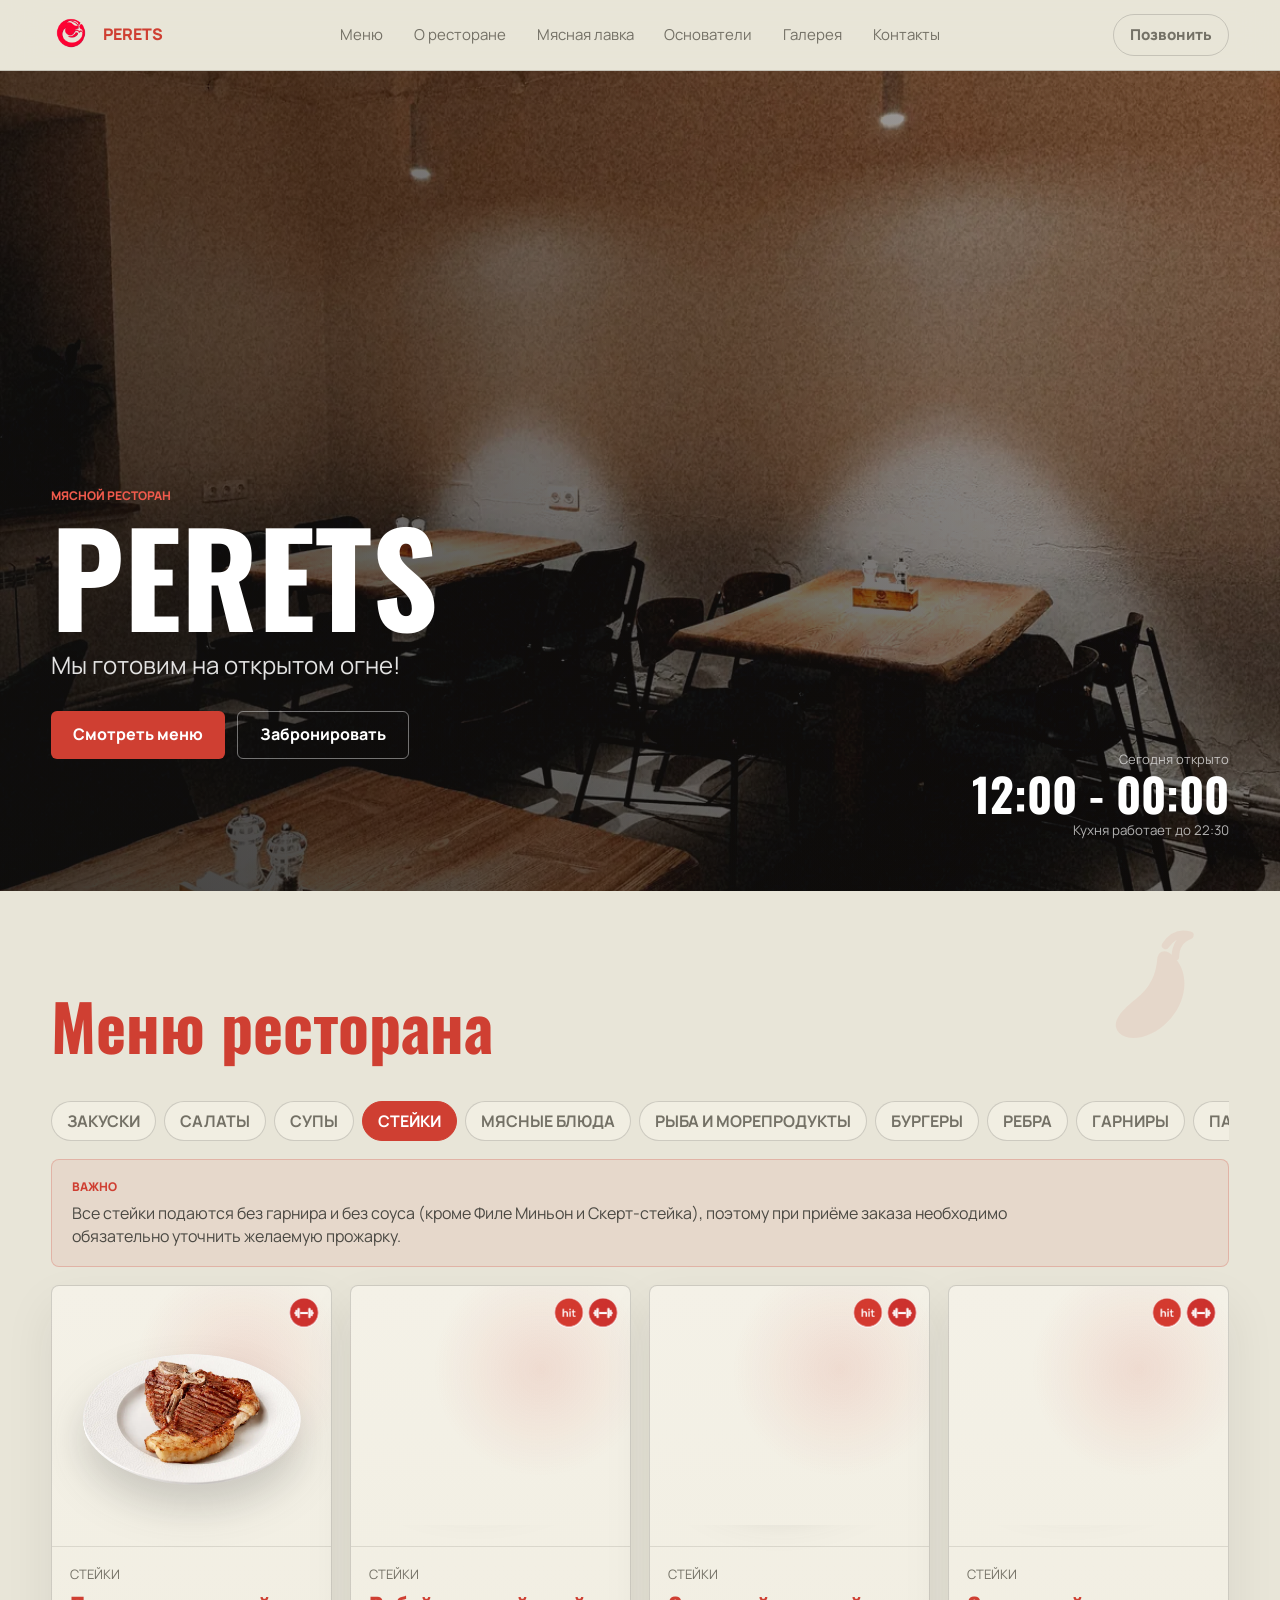
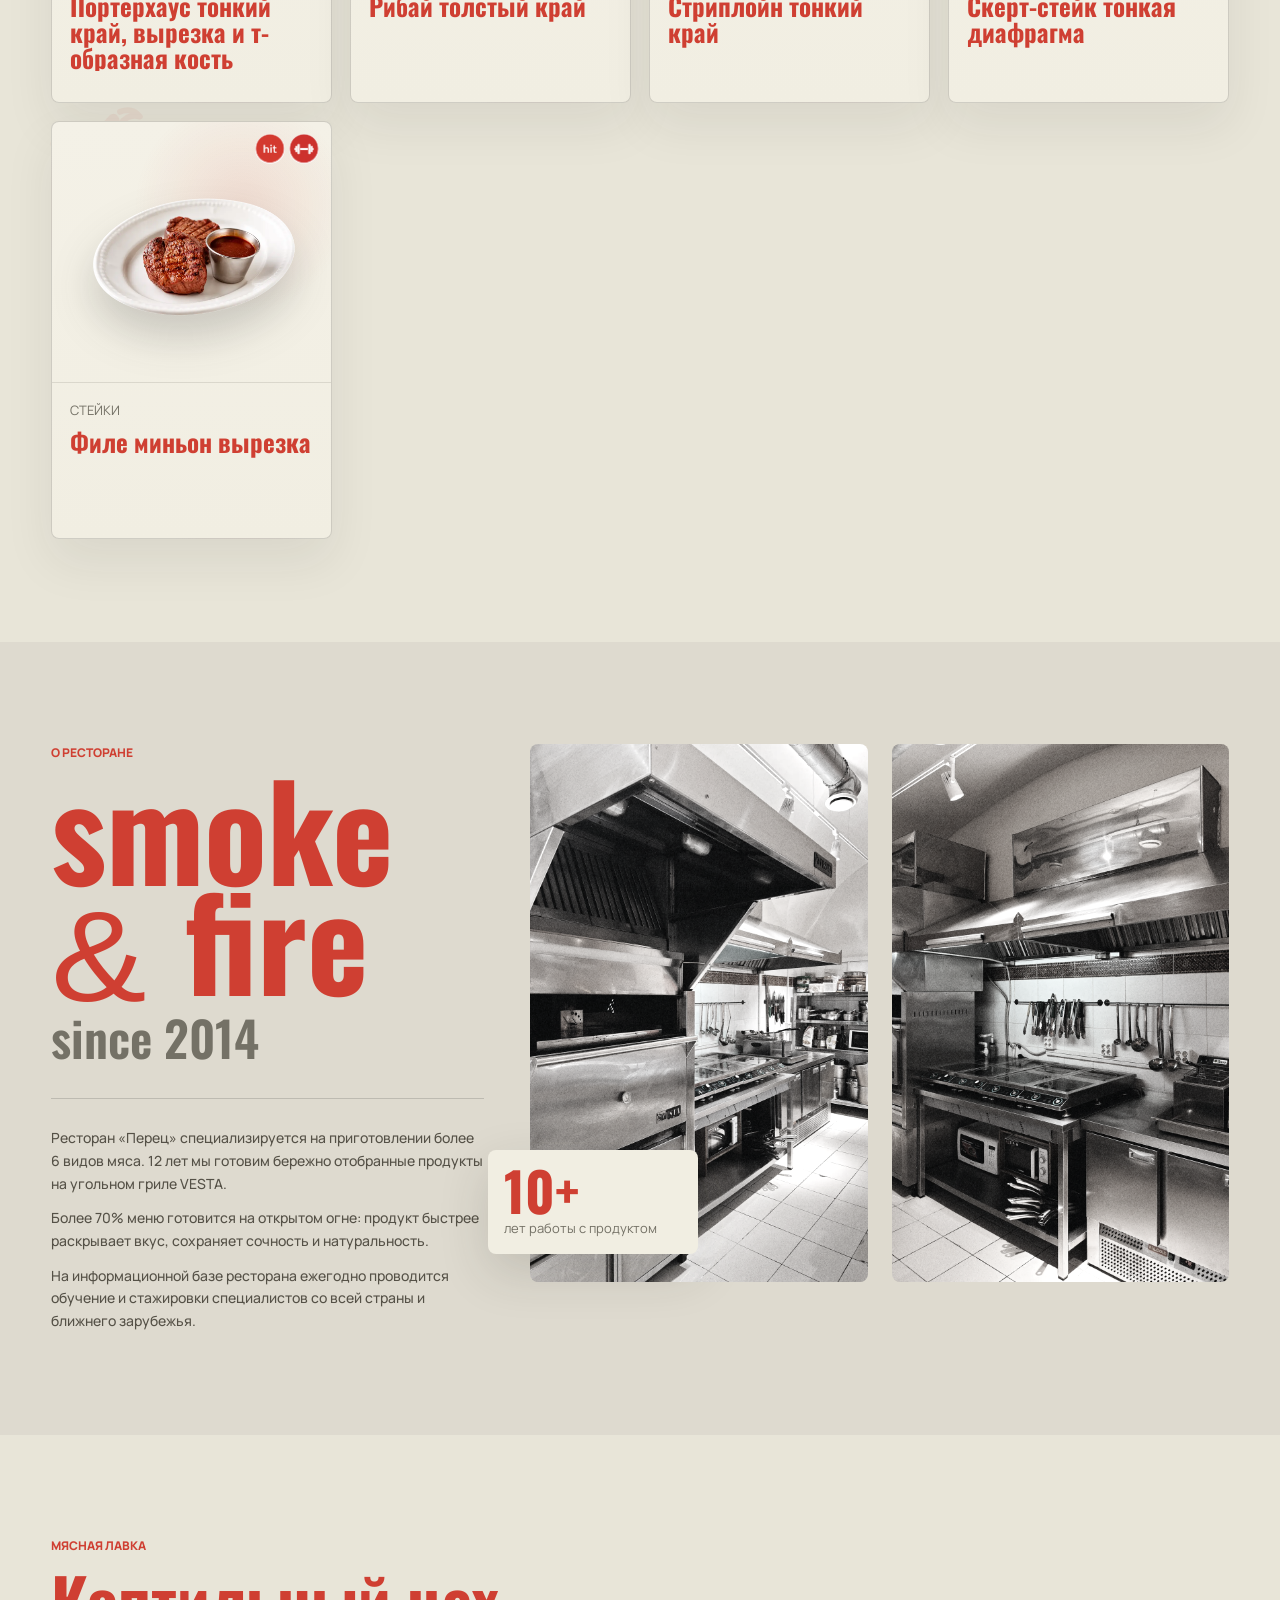
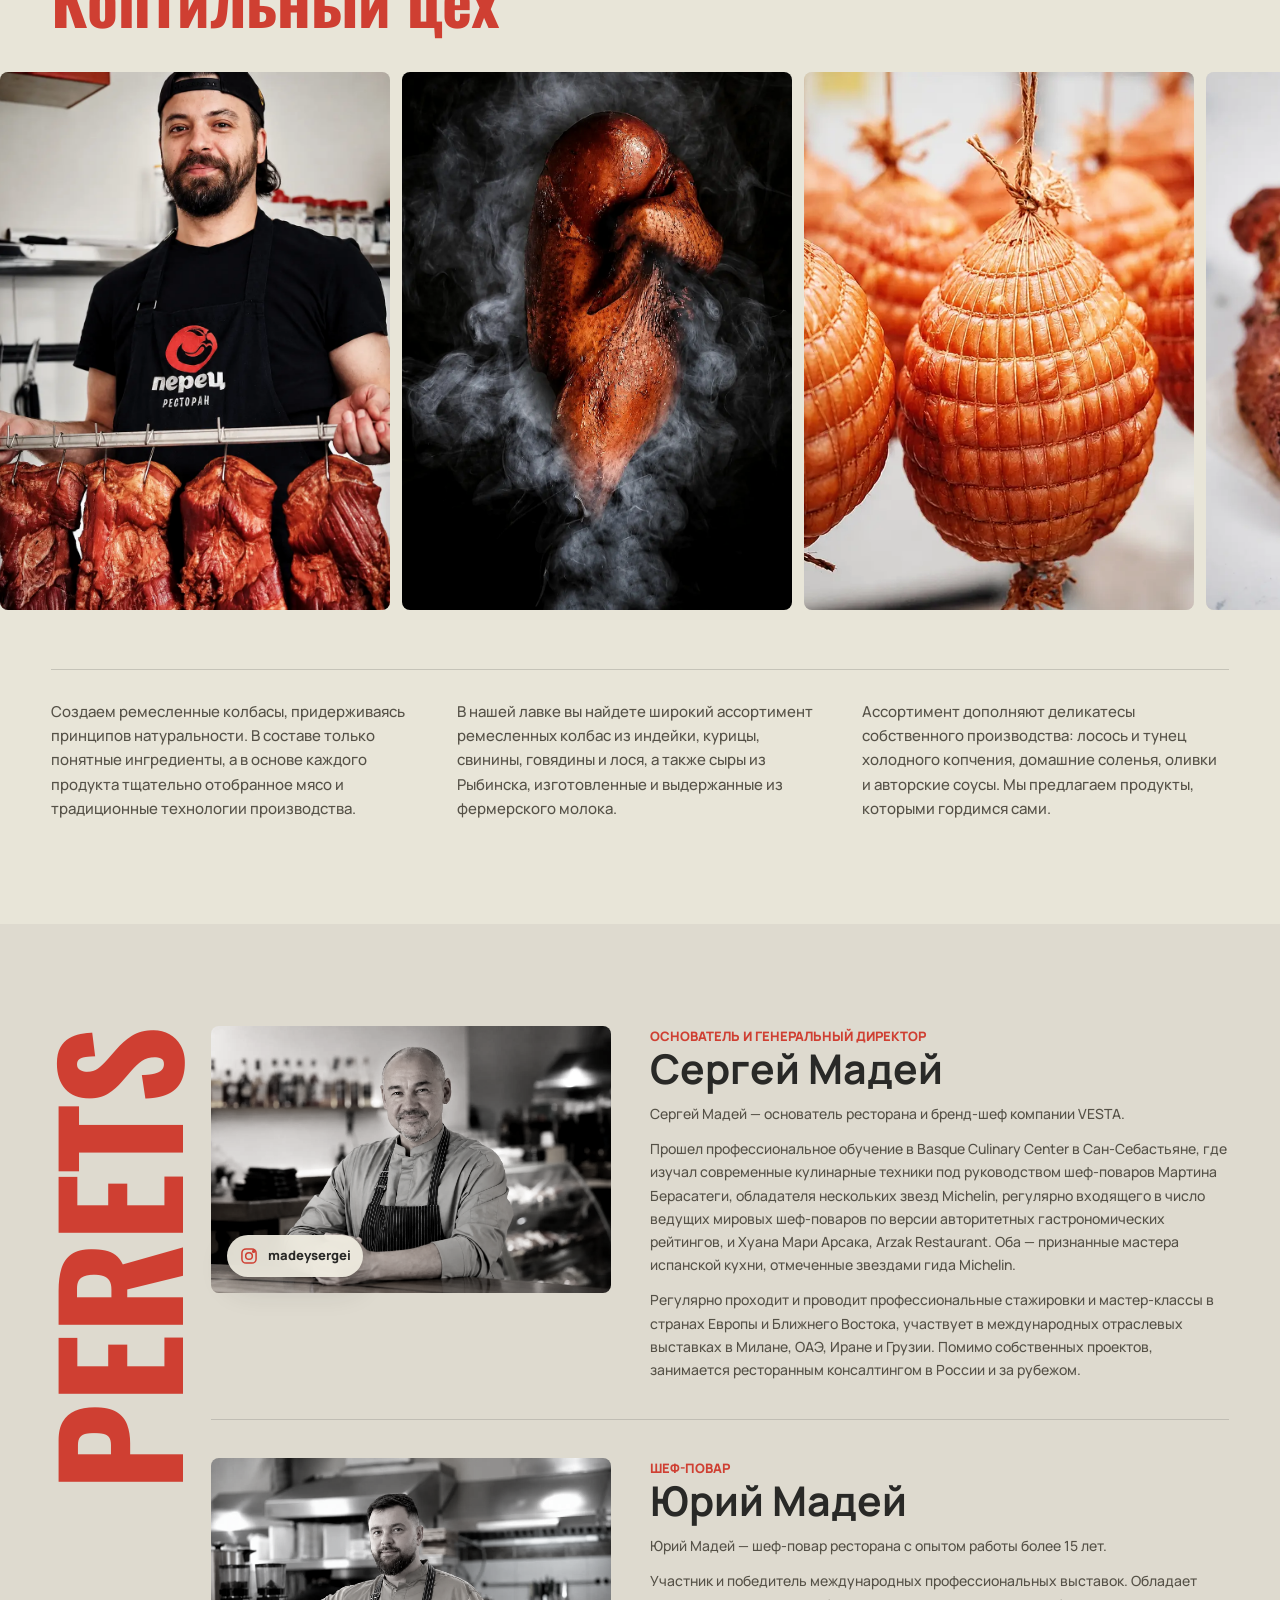
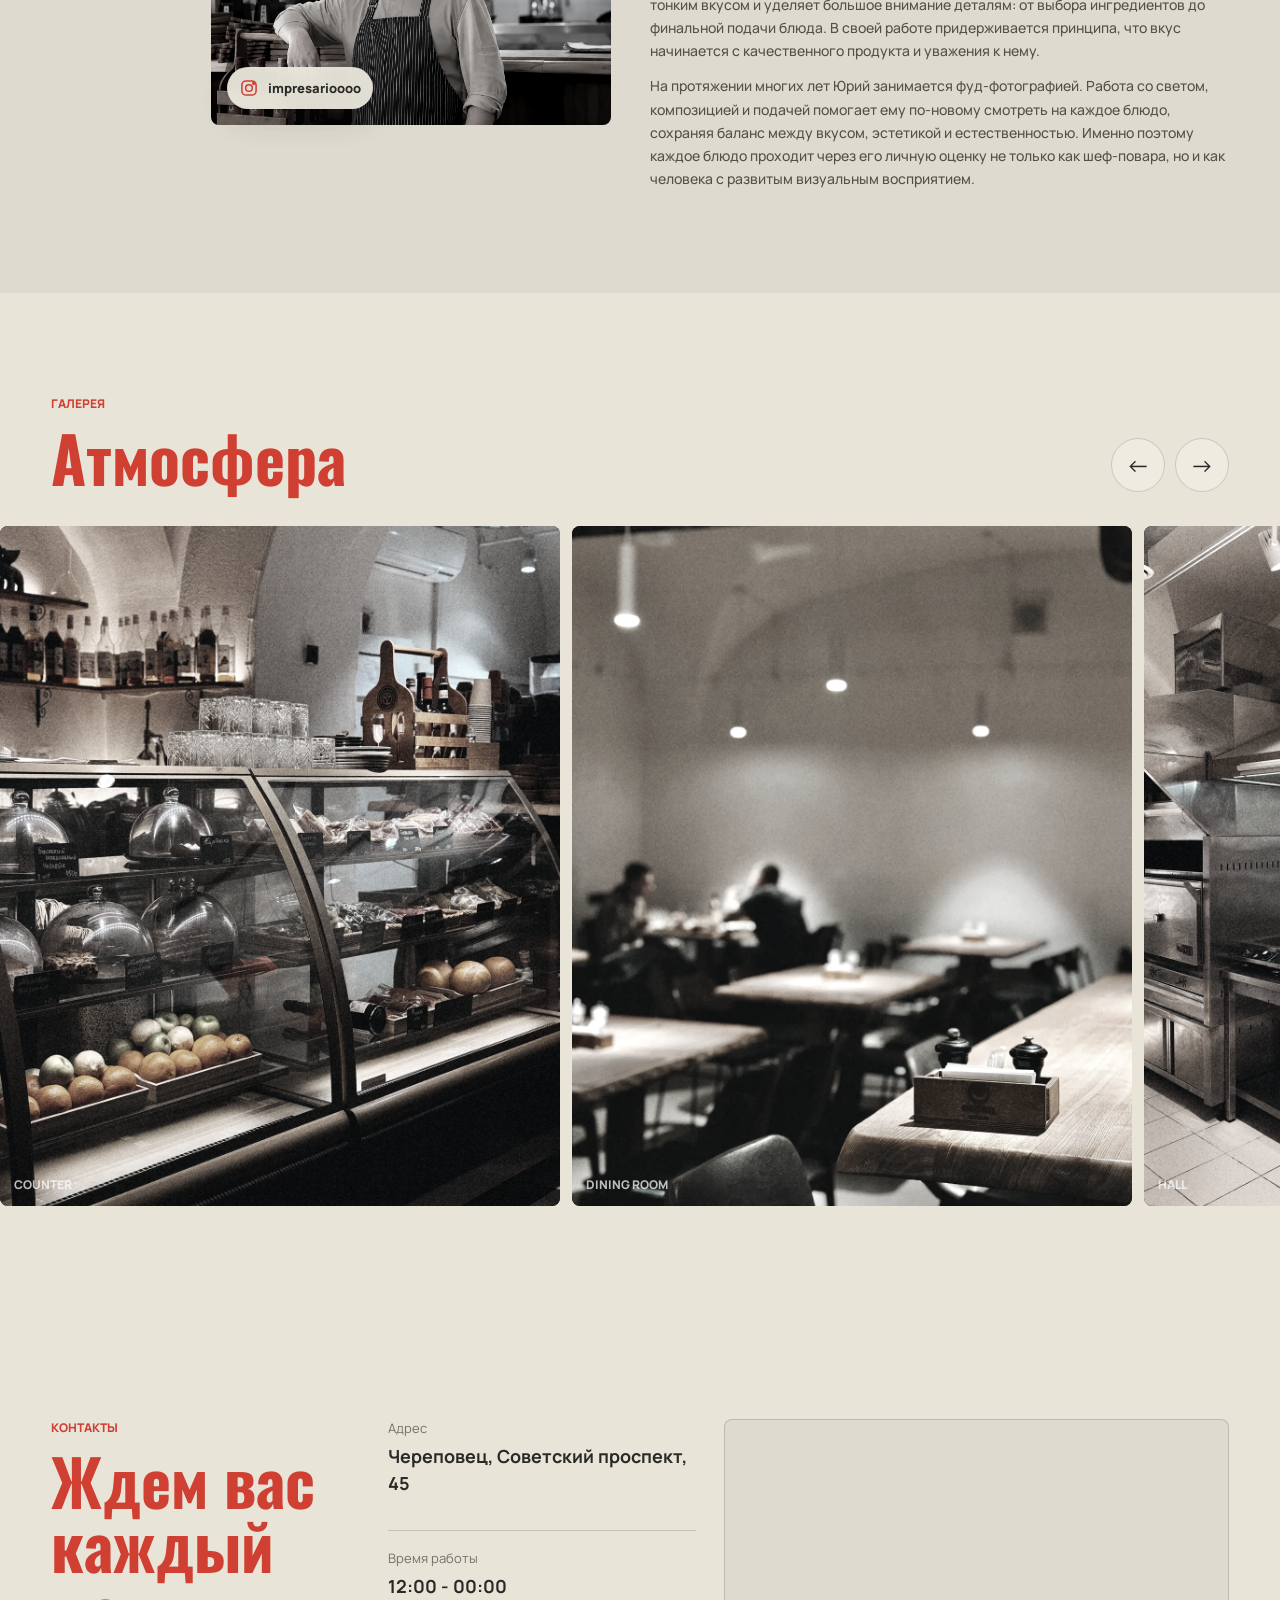
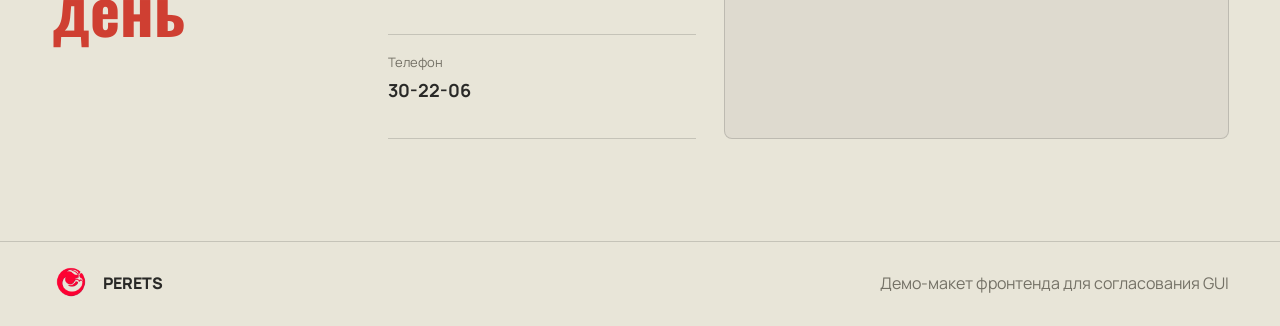
==== index.html @ 18ae3439 "edit page" ====
<!doctype html>
<html lang="ru">
  <head>
    <meta charset="UTF-8" />
    <meta name="viewport" content="width=device-width, initial-scale=1.0" />
    <title>PERETS - ресторан</title>
    <meta
      name="description"
      content="Современный ресторан PERETS: меню, бронирование и контакты."
    />
    <link rel="icon" type="image/png" href="image/jpg/favicon.png" />
    <link rel="apple-touch-icon" href="image/jpg/favicon.png" />
    <link rel="preconnect" href="https://fonts.googleapis.com" />
    <link rel="preconnect" href="https://fonts.gstatic.com" crossorigin />
    <link
      href="https://fonts.googleapis.com/css2?family=Great+Vibes&family=Manrope:wght@400;500;700;800&family=Oswald:wght@500;600;700&display=swap"
      rel="stylesheet"
    />
    <link rel="stylesheet" href="styles.css" />
  </head>
  <body>
    <header class="site-header">
      <a class="brand" href="#top" aria-label="PERETS">
        <img src="image/jpg/logo.png" alt="" />
        <span>PERETS</span>
      </a>

      <nav class="top-nav" aria-label="Основная навигация">
        <a href="#menu">Меню</a>
        <a href="#about">О ресторане</a>
        <a href="#lavka">Мясная лавка</a>
        <a href="#founders">Основатели</a>
        <a href="#gallery">Галерея</a>
        <a href="#contacts">Контакты</a>
      </nav>

      <div class="header-actions">
        <a class="account-link" href="#contacts">Позвонить</a>
      </div>
    </header>

    <main id="top">
      <div class="pepper-layer" aria-hidden="true">
        <svg class="pepper-shape pepper-shape-one" viewBox="0 0 120 120">
          <path class="pepper-stem" d="M78 18c9-8 18-9 27-4-11 1-17 7-20 18" />
          <path
            class="pepper-body"
            d="M83 31c13 20 3 49-21 64-20 13-45 13-53 0-7-12 7-22 25-30 18-8 27-20 32-35 3-9 12-9 17 1Z"
          />
          <path class="pepper-cut" d="M67 35c-3 18-14 31-34 40" />
        </svg>
        <svg class="pepper-shape pepper-shape-two" viewBox="0 0 120 120">
          <path class="pepper-stem" d="M78 18c9-8 18-9 27-4-11 1-17 7-20 18" />
          <path
            class="pepper-body"
            d="M83 31c13 20 3 49-21 64-20 13-45 13-53 0-7-12 7-22 25-30 18-8 27-20 32-35 3-9 12-9 17 1Z"
          />
          <path class="pepper-cut" d="M67 35c-3 18-14 31-34 40" />
        </svg>
        <svg class="pepper-shape pepper-shape-three" viewBox="0 0 120 120">
          <path class="pepper-stem" d="M78 18c9-8 18-9 27-4-11 1-17 7-20 18" />
          <path
            class="pepper-body"
            d="M83 31c13 20 3 49-21 64-20 13-45 13-53 0-7-12 7-22 25-30 18-8 27-20 32-35 3-9 12-9 17 1Z"
          />
          <path class="pepper-cut" d="M67 35c-3 18-14 31-34 40" />
        </svg>
      </div>

      <section class="hero" aria-label="Главная">
        <div class="hero-media">
          <img
            src="image/optimized/jpg/IMG_0830-enhanced.webp"
            alt="Интерьер ресторана PERETS"
            decoding="async"
            fetchpriority="high"
          />
        </div>
        <div class="hero-content">
          <p class="eyebrow">Мясной ресторан</p>
          <h1>PERETS</h1>
          <p class="hero-copy">
            Мы готовим на открытом огне!
          </p>
          <div class="hero-actions">
            <a class="button primary" href="#menu">Смотреть меню</a>
            <a class="button secondary" href="#contacts">Забронировать</a>
          </div>
        </div>
        <div class="hero-hours" aria-label="Время работы">
          <span>Сегодня открыто</span>
          <strong>12:00 - 00:00</strong>
          <small>Кухня работает до 22:30</small>
        </div>
      </section>

      <section class="menu-section" id="menu">
        <div class="section-head menu-head">
          <h2>Меню ресторана</h2>
        </div>

        <div class="catalog">
          <div class="category-tabs" aria-label="Категории меню" data-categories></div>
          <div class="product-grid" data-products></div>
        </div>
      </section>

      <section class="about-section" id="about">
        <div class="about-copy">
          <p class="eyebrow">О ресторане</p>
          <h2 class="about-title">
            <span class="about-title-line">smoke</span>
            <span class="about-title-line"><span class="about-amp">&amp;</span> fire</span>
          </h2>
          <p class="about-since">since 2014</p>
          <div class="about-description">
            <p>
              Ресторан «Перец» специализируется на приготовлении более
              6 видов мяса. 12 лет мы готовим
              бережно отобранные продукты на угольном гриле VESTA.
            </p>
            <p>
              Более 70% меню готовится на открытом огне:
              продукт быстрее раскрывает вкус, сохраняет сочность и натуральность.
            </p>
            <p>
              На информационной базе ресторана ежегодно проводится обучение и
              стажировки специалистов со всей страны и ближнего зарубежья.
            </p>
          </div>
        </div>
        <div class="about-media" aria-label="Фотографии ресторана PERETS">
          <figure class="about-photo about-photo-primary">
            <img src="image/optimized/jpg/IMG_0835.webp" alt="Открытая кухня PERETS" loading="lazy" decoding="async" />
            <figcaption>
              <strong>10+</strong>
              <span>лет работы с продуктом</span>
            </figcaption>
          </figure>
          <figure class="about-photo">
            <img src="image/optimized/jpg/IMG_0831.webp" alt="Зал ресторана PERETS" loading="lazy" decoding="async" />
          </figure>
        </div>
      </section>

      <section class="lavka-section" id="lavka">
        <div class="lavka-head">
          <div>
            <p class="eyebrow">Мясная лавка</p>
            <h2>Коптильный цех</h2>
          </div>
        </div>

        <div class="gallery-carousel lavka-carousel" data-carousel>
          <div class="gallery-track lavka-track" data-carousel-track>
            <figure class="gallery-slide lavka-slide">
              <img src="image/optimized/jpg/lavka/IMG_7744.webp" alt="Колбасы и закуски мясной лавки" loading="lazy" decoding="async" />
            </figure>
            <figure class="gallery-slide lavka-slide">
              <img src="image/optimized/jpg/lavka/IMG_7157 2.webp" alt="Ремесленные продукты мясной лавки" loading="lazy" decoding="async" />
            </figure>
            <figure class="gallery-slide lavka-slide">
              <img src="image/optimized/jpg/lavka/IMG_7158 2.webp" alt="Витрина мясной лавки" loading="lazy" decoding="async" />
            </figure>
            <figure class="gallery-slide lavka-slide">
              <img src="image/optimized/jpg/lavka/IMG_7163 2.webp" alt="Колбасы собственного производства" loading="lazy" decoding="async" />
            </figure>
            <figure class="gallery-slide lavka-slide">
              <img src="image/optimized/jpg/lavka/IMG_7164 2.webp" alt="Ассортимент мясной лавки" loading="lazy" decoding="async" />
            </figure>
            <figure class="gallery-slide lavka-slide">
              <img src="image/optimized/jpg/lavka/IMG_7736 2.webp" alt="Деликатесы мясной лавки" loading="lazy" decoding="async" />
            </figure>
            <figure class="gallery-slide lavka-slide">
              <img src="image/optimized/jpg/lavka/IMG_7737 2.webp" alt="Сыры и мясные деликатесы" loading="lazy" decoding="async" />
            </figure>
            <figure class="gallery-slide lavka-slide">
              <img src="image/optimized/jpg/lavka/IMG_7738 2.webp" alt="Продукты собственного производства" loading="lazy" decoding="async" />
            </figure>
            <figure class="gallery-slide lavka-slide">
              <img src="image/optimized/jpg/lavka/IMG_7739 2.webp" alt="Вяленые и копченые продукты" loading="lazy" decoding="async" />
            </figure>
            <figure class="gallery-slide lavka-slide">
              <img src="image/optimized/jpg/lavka/IMG_7740 2.webp" alt="Мясные деликатесы на витрине" loading="lazy" decoding="async" />
            </figure>
            <figure class="gallery-slide lavka-slide">
              <img src="image/optimized/jpg/lavka/IMG_7743 2.webp" alt="Готовая продукция мясной лавки" loading="lazy" decoding="async" />
            </figure>
            <figure class="gallery-slide lavka-slide">
              <img src="image/optimized/jpg/lavka/IMG_7745.webp" alt="Ремесленная колбаса" loading="lazy" decoding="async" />
            </figure>
            <figure class="gallery-slide lavka-slide">
              <img src="image/optimized/jpg/lavka/IMG_7746.webp" alt="Ассортимент коптильного цеха" loading="lazy" decoding="async" />
            </figure>
          </div>
        </div>

        <div class="lavka-content">
          <p>
            Создаем ремесленные колбасы, придерживаясь принципов натуральности.
            В составе только понятные ингредиенты, а в основе каждого продукта
            тщательно отобранное мясо и традиционные технологии производства.
          </p>
          <p>
            В нашей лавке вы найдете широкий ассортимент ремесленных колбас из
            индейки, курицы, свинины, говядины и лося, а также сыры из Рыбинска,
            изготовленные и выдержанные из фермерского молока.
          </p>
          <p>
            Ассортимент дополняют деликатесы собственного производства: лосось
            и тунец холодного копчения, домашние соленья, оливки и авторские
            соусы. Мы предлагаем продукты, которыми гордимся сами.
          </p>
        </div>
      </section>

      <section class="founders-section" id="founders">
        <div class="founders-intro">
          <p class="founders-mark">PERETS</p>
        </div>

        <div class="founders-list">
          <article class="founder-card">
            <figure class="founder-photo">
              <img src="image/optimized/jpg/sergey_02.webp" alt="Сергей Мадей" loading="lazy" decoding="async" />
              <a
                class="instagram-widget"
                href="https://www.instagram.com/madeysergei/"
                target="_blank"
                rel="noopener"
                aria-label="Instagram madeysergei"
              >
                <svg viewBox="0 0 24 24" aria-hidden="true">
                  <rect x="3.5" y="3.5" width="17" height="17" rx="5" />
                  <circle cx="12" cy="12" r="4" />
                  <circle cx="17.5" cy="6.5" r="1.1" />
                </svg>
                <span>madeysergei</span>
              </a>
            </figure>
            <div class="founder-copy">
              <p class="founder-role">Основатель и генеральный директор</p>
              <h3>Сергей Мадей</h3>
              <p>
                Сергей Мадей — основатель ресторана и бренд-шеф компании VESTA.
              </p>
              <p>
                Прошел профессиональное обучение в Basque Culinary Center в
                Сан-Себастьяне, где изучал современные кулинарные техники под
                руководством шеф-поваров Мартина Берасатеги, обладателя нескольких
                звезд Michelin, регулярно входящего в число ведущих мировых
                шеф-поваров по версии авторитетных гастрономических рейтингов, и
                Хуана Мари Арсака, Arzak Restaurant. Оба — признанные мастера
                испанской кухни, отмеченные звездами гида Michelin.
              </p>
              <p>
                Регулярно проходит и проводит профессиональные стажировки и
                мастер-классы в странах Европы и Ближнего Востока, участвует в
                международных отраслевых выставках в Милане, ОАЭ, Иране и Грузии.
                Помимо собственных проектов, занимается ресторанным консалтингом
                в России и за рубежом.
              </p>
            </div>
          </article>

          <article class="founder-card">
            <figure class="founder-photo">
              <img src="image/optimized/jpg/yuriy_01.webp" alt="Юрий Мадей" loading="lazy" decoding="async" />
              <a
                class="instagram-widget"
                href="https://www.instagram.com/impresarioooo/"
                target="_blank"
                rel="noopener"
                aria-label="Instagram impresarioooo"
              >
                <svg viewBox="0 0 24 24" aria-hidden="true">
                  <rect x="3.5" y="3.5" width="17" height="17" rx="5" />
                  <circle cx="12" cy="12" r="4" />
                  <circle cx="17.5" cy="6.5" r="1.1" />
                </svg>
                <span>impresarioooo</span>
              </a>
            </figure>
            <div class="founder-copy">
              <p class="founder-role">Шеф-повар</p>
              <h3>Юрий Мадей</h3>
              <p>
                Юрий Мадей — шеф-повар ресторана с опытом работы более 15 лет.
              </p>
              <p>
                Участник и победитель международных профессиональных выставок.
                Обладает тонким вкусом и уделяет большое внимание деталям: от
                выбора ингредиентов до финальной подачи блюда. В своей работе
                придерживается принципа, что вкус начинается с качественного
                продукта и уважения к нему.
              </p>
              <p>
                На протяжении многих лет Юрий занимается фуд-фотографией. Работа
                со светом, композицией и подачей помогает ему по-новому смотреть
                на каждое блюдо, сохраняя баланс между вкусом, эстетикой и
                естественностью. Именно поэтому каждое блюдо проходит через его
                личную оценку не только как шеф-повара, но и как человека с
                развитым визуальным восприятием.
              </p>
            </div>
          </article>
        </div>
      </section>

      <section class="gallery-section" id="gallery">
        <div class="section-head gallery-head">
          <div>
            <p class="eyebrow">Галерея</p>
            <h2>Атмосфера</h2>
          </div>
          <div class="gallery-controls" aria-label="Управление галереей">
            <button class="gallery-button" type="button" data-carousel-prev aria-label="Назад">
              <span>←</span>
            </button>
            <button class="gallery-button" type="button" data-carousel-next aria-label="Вперед">
              <span>→</span>
            </button>
          </div>
        </div>

        <div class="gallery-carousel" data-carousel>
          <div class="gallery-track" data-carousel-track>
            <figure class="gallery-slide">
              <img src="image/optimized/jpg/IMG_0828.webp" alt="Витрина ресторана" loading="lazy" decoding="async" />
              <figcaption>counter</figcaption>
            </figure>
            <figure class="gallery-slide">
              <img src="image/optimized/jpg/IMG_0822.webp" alt="Столы в зале ресторана" loading="lazy" decoding="async" />
              <figcaption>dining room</figcaption>
            </figure>
            <figure class="gallery-slide">
              <img src="image/optimized/jpg/IMG_0831.webp" alt="Зал ресторана" loading="lazy" decoding="async" />
              <figcaption>hall</figcaption>
            </figure>
            <figure class="gallery-slide">
              <img src="image/optimized/jpg/IMG_0835.webp" alt="Открытая кухня" loading="lazy" decoding="async" />
              <figcaption>open kitchen</figcaption>
            </figure>
            <figure class="gallery-slide">
              <img src="image/optimized/jpg/IMG_0821.webp" alt="Барная полка ресторана" loading="lazy" decoding="async" />
              <figcaption>details</figcaption>
            </figure>
            <figure class="gallery-slide">
              <img src="image/optimized/jpg/IMG_0830.webp" alt="Интерьер ресторана PERETS" loading="lazy" decoding="async" />
              <figcaption>interior</figcaption>
            </figure>
          </div>
        </div>
      </section>

      <section class="contacts-section" id="contacts">
        <div>
          <p class="eyebrow">Контакты</p>
          <h2>Ждем вас каждый день</h2>
        </div>
        <div class="contacts-list">
          <div>
            <span>Адрес</span>
            <strong>Череповец, Советский проспект, 45</strong>
          </div>
          <div>
            <span>Время работы</span>
            <strong>12:00 - 00:00</strong>
          </div>
          <div>
            <span>Телефон</span>
            <strong>30-22-06</strong>
          </div>
        </div>
        <div class="map-widget" aria-label="Карта">
          <script
            type="text/javascript"
            charset="utf-8"
            async
            src="https://api-maps.yandex.ru/services/constructor/1.0/js/?um=constructor%3A9a9a04d313238832652b8a6c0a866f6523f4c73da6c50ba31213327c2d8c2544&amp;width=500&amp;height=400&amp;lang=ru_RU&amp;scroll=true"
          ></script>
        </div>
      </section>
    </main>

    <footer class="site-footer">
      <div class="brand footer-brand">
        <img src="image/jpg/logo.png" alt="" />
        <span>PERETS</span>
      </div>
      <span>Демо-макет фронтенда для согласования GUI</span>
    </footer>

    <script src="script.js"></script>
  </body>
</html>
---- styles.css ----
:root {
  --paper: #e8e5d8;
  --paper-strong: #f1eee2;
  --paper-soft: #dedacf;
  --ink: #292927;
  --muted: #747166;
  --line: rgba(41, 41, 39, 0.18);
  --accent: #cf3f32;
  --accent-dark: #a92f28;
  --graphite: #343434;
  --charcoal: #272727;
  --shadow: 0 18px 50px rgba(41, 41, 39, 0.16);
  --font-ui: "Manrope", sans-serif;
  --font-display: "Oswald", sans-serif;
  --font-script: "Great Vibes", cursive;
}

* {
  box-sizing: border-box;
}

html {
  scroll-behavior: smooth;
}

body {
  margin: 0;
  background: var(--paper);
  color: var(--ink);
  font-family: var(--font-ui);
  line-height: 1.45;
  --pepper-shift: 0px;
}

img {
  display: block;
  max-width: 100%;
}

a {
  color: inherit;
  text-decoration: none;
}

main {
  position: relative;
  overflow: hidden;
}

.pepper-layer {
  position: absolute;
  inset: 0;
  z-index: 0;
  pointer-events: none;
}

.pepper-shape {
  position: absolute;
  width: clamp(90px, 9vw, 150px);
  height: auto;
  opacity: 0.08;
  color: var(--accent);
  transform-box: fill-box;
  transform-origin: center;
  transition: transform 80ms linear;
}

.pepper-body {
  fill: currentColor;
}

.pepper-stem,
.pepper-cut {
  fill: none;
  stroke: currentColor;
  stroke-width: 8;
  stroke-linecap: round;
  stroke-linejoin: round;
}

.pepper-cut {
  stroke-width: 5;
  opacity: 0.55;
}

.pepper-shape-one {
  top: 860px;
  right: 5vw;
  transform: translateY(calc(var(--pepper-shift) * -0.16)) rotate(-14deg);
}

.pepper-shape-two {
  top: 1620px;
  left: 4vw;
  width: clamp(76px, 7vw, 118px);
  opacity: 0.06;
  transform: translateY(calc(var(--pepper-shift) * 0.12)) rotate(22deg);
}

.pepper-shape-three {
  top: 2720px;
  right: 14vw;
  width: clamp(70px, 6vw, 106px);
  opacity: 0.07;
  transform: translateY(calc(var(--pepper-shift) * -0.1)) rotate(34deg);
}

button,
input,
select,
textarea {
  font: inherit;
}

.site-header {
  position: sticky;
  top: 0;
  z-index: 20;
  display: grid;
  grid-template-columns: 1fr auto 1fr;
  align-items: center;
  gap: 24px;
  padding: 14px clamp(18px, 4vw, 54px);
  border-bottom: 1px solid var(--line);
  background: rgba(232, 229, 216, 0.9);
  backdrop-filter: blur(18px);
}

.hero,
.menu-section,
.about-section,
.lavka-section,
.founders-section,
.gallery-section,
.contacts-section {
  position: relative;
  z-index: 1;
}

.brand {
  display: inline-flex;
  align-items: center;
  gap: 12px;
  font-size: 16px;
  font-weight: 800;
  letter-spacing: 0;
  color: var(--accent);
}

.brand img {
  width: 40px;
  height: 40px;
  border-radius: 50%;
  object-fit: cover;
}

.top-nav {
  display: flex;
  align-items: center;
  justify-content: center;
  gap: clamp(14px, 2.4vw, 32px);
  color: var(--muted);
  font-size: 15px;
}

.top-nav a {
  transition: color 180ms ease;
}

.top-nav a:hover {
  color: var(--ink);
}

.button,
.category-tab {
  border: 0;
  cursor: pointer;
}

.header-actions {
  justify-self: end;
  display: inline-flex;
  align-items: center;
  gap: 10px;
}

.account-link {
  display: inline-flex;
  align-items: center;
  justify-content: center;
  min-height: 42px;
  padding: 0 16px;
  border: 1px solid var(--line);
  border-radius: 999px;
  background: transparent;
  color: var(--muted);
  font-size: 15px;
  font-weight: 800;
}

.account-link:hover,
.account-link.is-active {
  border-color: rgba(207, 63, 50, 0.34);
  color: var(--accent);
}

.hero {
  position: relative;
  min-height: min(820px, calc(100svh - 69px));
  display: grid;
  align-items: end;
  padding: clamp(22px, 4vw, 54px);
  overflow: hidden;
  background: var(--charcoal);
}

.hero-media {
  position: absolute;
  inset: 0;
  z-index: 0;
}

.hero-media::after {
  content: "";
  position: absolute;
  inset: 0;
  z-index: 1;
  background:
    linear-gradient(90deg, rgba(15, 15, 14, 0.58), rgba(15, 15, 14, 0.18)),
    linear-gradient(0deg, rgba(15, 15, 14, 0.42), rgba(15, 15, 14, 0.06)),
    rgba(74, 48, 36, 0.16);
}

.hero-media img {
  position: relative;
  z-index: 0;
  width: 100%;
  height: 100%;
  object-fit: cover;
  object-position: center 54%;
  filter: contrast(1.08) saturate(1.02);
}

.hero-content {
  position: relative;
  z-index: 1;
  width: min(680px, 100%);
  color: white;
  padding-bottom: clamp(34px, 9vh, 88px);
}

.eyebrow {
  margin: 0 0 12px;
  color: var(--accent);
  font-size: 12px;
  font-weight: 800;
  letter-spacing: 0;
  text-transform: uppercase;
}

.hero .eyebrow {
  color: #f05a4c;
}

h1,
h2,
h3,
p {
  margin-top: 0;
}

h1 {
  margin-bottom: 14px;
  font-family: var(--font-display);
  font-size: clamp(66px, 10vw, 132px);
  line-height: 0.92;
  letter-spacing: 0;
  font-weight: 700;
}

h2 {
  position: relative;
  display: inline-block;
  margin-bottom: 18px;
  font-family: var(--font-display);
  font-size: clamp(38px, 5vw, 68px);
  line-height: 1;
  letter-spacing: 0;
  color: var(--accent);
  font-weight: 700;
}

h3 {
  margin-bottom: 0;
  font-size: 24px;
  line-height: 1.1;
}

.hero-copy {
  width: min(520px, 100%);
  margin-bottom: 28px;
  color: rgba(255, 255, 255, 0.88);
  font-size: clamp(18px, 2vw, 24px);
}

.hero-actions {
  display: flex;
  flex-wrap: wrap;
  gap: 12px;
}

.button {
  display: inline-flex;
  align-items: center;
  justify-content: center;
  min-height: 48px;
  padding: 0 22px;
  border-radius: 6px;
  font-weight: 750;
  transition:
    transform 180ms ease,
    background 180ms ease,
    color 180ms ease;
}

.button:hover {
  transform: translateY(-1px);
}

.button.primary {
  background: var(--accent);
  color: white;
}

.button.primary:hover {
  background: var(--accent-dark);
}

.button.secondary {
  border: 1px solid rgba(255, 255, 255, 0.42);
  color: white;
}

.button.full {
  width: 100%;
}

.hero-hours {
  position: absolute;
  right: clamp(18px, 4vw, 54px);
  bottom: clamp(18px, 4vw, 54px);
  z-index: 1;
  width: min(290px, calc(100% - 36px));
  color: white;
  text-align: right;
}

.hero-hours span,
.contacts-list span,
.product-meta,
.product-description {
  color: var(--muted);
  font-size: 13px;
}

.hero-hours span,
.hero-hours small {
  display: block;
  color: rgba(255, 255, 255, 0.68);
}

.hero-hours strong {
  display: block;
  margin: 2px 0 4px;
  font-family: var(--font-display);
  font-size: clamp(34px, 3.6vw, 52px);
  line-height: 1;
  font-weight: 700;
}

.contacts-list span,
.contacts-list strong {
  display: block;
}

.menu-section,
.about-section,
.lavka-section,
.founders-section,
.gallery-section,
.contacts-section {
  padding: clamp(58px, 8vw, 116px) clamp(18px, 4vw, 54px);
}

.section-head {
  display: grid;
  grid-template-columns: minmax(260px, 0.8fr) minmax(280px, 0.65fr);
  align-items: end;
  gap: 32px;
  margin-bottom: 34px;
}

.section-head h2,
.section-head p:last-child {
  margin-bottom: 0;
}

.section-head > p:last-child {
  color: var(--muted);
  max-width: 520px;
}

.menu-head {
  grid-template-columns: 1fr;
  align-items: start;
  gap: 12px;
}

.menu-head h2 {
  justify-self: start;
}

.section-head.compact {
  display: block;
  margin-bottom: 24px;
}

.category-tabs {
  position: sticky;
  top: 69px;
  z-index: 10;
  display: flex;
  gap: 8px;
  padding: 10px 0 18px;
  overflow-x: auto;
  background: var(--paper);
}

.category-tab {
  flex: 0 0 auto;
  min-height: 40px;
  padding: 0 15px;
  border: 1px solid var(--line);
  border-radius: 999px;
  background: var(--paper-strong);
  color: var(--muted);
  font-weight: 700;
}

.category-tab.is-active {
  border-color: var(--accent);
  background: var(--accent);
  color: white;
}

.product-grid {
  display: grid;
  grid-template-columns: repeat(4, minmax(0, 1fr));
  align-items: start;
  gap: 18px;
}

.category-note {
  grid-column: 1 / -1;
  display: grid;
  gap: 6px;
  padding: 18px 20px;
  border: 1px solid rgba(207, 63, 50, 0.24);
  border-radius: 8px;
  background: rgba(207, 63, 50, 0.07);
  color: #4b4943;
}

.category-note span {
  color: var(--accent);
  font-size: 12px;
  font-weight: 800;
  text-transform: uppercase;
}

.category-note p {
  max-width: 980px;
  margin: 0;
}

.product-card {
  position: relative;
  display: grid;
  grid-template-rows: 260px minmax(156px, auto);
  min-height: 416px;
  min-width: 0;
  overflow: hidden;
  border: 1px solid var(--line);
  border-radius: 8px;
  background:
    radial-gradient(circle at 68% 20%, rgba(207, 63, 50, 0.12), transparent 28%),
    linear-gradient(180deg, #f4f1e7 0%, var(--paper-strong) 100%);
  box-shadow: 0 22px 50px rgba(41, 41, 39, 0.08);
  transition:
    transform 180ms ease,
    box-shadow 180ms ease,
    border-color 180ms ease,
    min-height 220ms ease,
    grid-template-rows 220ms ease;
}

.product-card:hover {
  grid-template-rows: 260px minmax(156px, auto);
  transform: translateY(-4px);
  border-color: rgba(207, 63, 50, 0.34);
  box-shadow: 0 30px 70px rgba(41, 41, 39, 0.14);
}

.product-image {
  position: relative;
  display: grid;
  place-items: center;
  height: 260px;
  padding: 22px 24px 14px;
  background: transparent;
}

.product-image img {
  width: 100%;
  height: 100%;
  object-fit: contain;
  filter: drop-shadow(0 22px 20px rgba(41, 41, 39, 0.2));
  transition: transform 240ms ease;
}

.product-card:hover .product-image img {
  transform: scale(1.045) rotate(-0.8deg);
}

.product-highlights {
  position: absolute;
  top: 12px;
  right: 12px;
  z-index: 2;
  display: flex;
  flex-wrap: wrap;
  justify-content: flex-end;
  gap: 4px;
  max-width: calc(100% - 24px);
  pointer-events: none;
}

.product-highlights img {
  width: 30px;
  height: 30px;
  object-fit: contain;
  border-radius: 50%;
  clip-path: circle(39% at 50% 50%);
  transform: scale(1.28);
  box-shadow: 0 6px 14px rgba(41, 41, 39, 0.12);
}

.product-body {
  display: grid;
  align-content: start;
  gap: 0;
  padding: 18px 18px 20px;
  border-top: 1px solid rgba(41, 41, 39, 0.12);
}

.product-meta {
  display: block;
  min-height: 19px;
  margin-bottom: 9px;
  overflow: hidden;
  text-overflow: ellipsis;
  white-space: nowrap;
}

.product-title {
  display: -webkit-box;
  margin: 0;
  color: var(--accent);
  font-family: var(--font-display);
  font-size: 25px;
  line-height: 1.04;
  min-height: calc(25px * 1.04 * 3);
  overflow: hidden;
  -webkit-box-orient: vertical;
  -webkit-line-clamp: 3;
}

.product-details {
  display: grid;
  max-height: 0;
  overflow: hidden;
  opacity: 0;
  transition:
    max-height 260ms ease,
    opacity 180ms ease,
    padding-top 220ms ease;
}

.product-card:hover .product-details {
  max-height: 460px;
  opacity: 1;
  padding-top: 12px;
}

.product-card.is-open .product-details {
  max-height: 460px;
  opacity: 1;
  padding-top: 12px;
}

.product-details > * {
  min-height: 0;
}

.product-description {
  margin: 0;
}

.product-composition {
  display: grid;
  gap: 4px;
  margin-top: 12px;
}

.product-composition span,
.product-footer span {
  color: var(--muted);
  font-size: 12px;
  font-weight: 800;
  text-transform: uppercase;
}

.product-composition p {
  margin: 0;
  color: #4b4943;
  font-size: 13px;
}

.product-footer {
  display: flex;
  align-items: center;
  justify-content: space-between;
  gap: 12px;
  margin-top: 14px;
  padding-top: 12px;
  border-top: 1px solid rgba(41, 41, 39, 0.12);
}

.price {
  color: var(--ink);
  font-size: 18px;
  font-weight: 850;
}

.about-section {
  display: grid;
  grid-template-columns: minmax(360px, 0.62fr) minmax(0, 1fr);
  gap: clamp(24px, 3.6vw, 56px);
  align-items: start;
  background: var(--paper-soft);
}

.about-copy {
  align-self: start;
  min-width: 0;
}

.about-copy h2 {
  display: grid;
  gap: 0;
  margin-bottom: 0;
  font-size: clamp(92px, 10.2vw, 176px);
  line-height: 0.84;
  white-space: nowrap;
}

.about-title-line {
  display: block;
}

.about-amp {
  display: inline-block;
  margin-right: 0.12em;
  font-family: Arial, Helvetica, sans-serif;
  font-size: 0.98em;
  font-weight: 400;
  line-height: 0.72;
  transform: translateY(0.04em) scaleX(1.12);
  transform-origin: left center;
}

.about-since {
  display: flex;
  align-items: center;
  margin: 16px 0 0;
  color: var(--muted);
  font-family: var(--font-display);
  font-size: clamp(32px, 3.8vw, 56px);
  font-weight: 600;
  line-height: 0.95;
  text-transform: lowercase;
}

.about-description {
  width: min(100%, 480px);
  margin-top: clamp(24px, 3vw, 38px);
  padding-top: clamp(18px, 2.2vw, 28px);
  border-top: 1px solid rgba(41, 41, 39, 0.18);
  color: #555147;
  font-size: clamp(14px, 1.05vw, 16px);
  font-weight: 500;
  line-height: 1.62;
}

.about-description p {
  margin: 0;
}

.about-description p + p {
  margin-top: 12px;
}

.about-description strong {
  color: var(--ink);
  font-weight: 800;
}

.about-copy > p:not(.eyebrow):not(.about-since) {
  margin-bottom: 0;
  color: #4b4943;
  font-size: clamp(16px, 1.6vw, 20px);
  font-weight: 700;
}

.about-columns {
  display: grid;
  grid-template-columns: repeat(2, minmax(0, 1fr));
  gap: clamp(20px, 4vw, 46px);
  max-width: 980px;
}

.about-media {
  display: grid;
  grid-template-columns: repeat(2, minmax(0, 1fr));
  gap: clamp(14px, 2vw, 24px);
  align-self: start;
  margin: 0;
}

.about-photo {
  position: relative;
  min-width: 0;
  margin: 0;
}

.about-photo img {
  width: 100%;
  height: clamp(320px, 42vw, 560px);
  border-radius: 8px;
  object-fit: cover;
  filter: grayscale(0.85) contrast(1.05);
}

.about-photo figcaption {
  position: absolute;
  left: -42px;
  bottom: 28px;
  display: grid;
  gap: 4px;
  width: min(210px, 78%);
  padding: 16px;
  border-radius: 8px;
  background: var(--paper-strong);
  box-shadow: var(--shadow);
}

.about-photo figcaption strong {
  color: var(--accent);
  font-family: var(--font-display);
  font-size: 54px;
  line-height: 0.9;
}

.about-photo figcaption span {
  color: var(--muted);
  font-size: 13px;
}

.lavka-section {
  background: var(--paper);
}

.lavka-head {
  display: grid;
  grid-template-columns: 1fr;
  align-items: end;
  gap: 24px;
  margin-bottom: clamp(24px, 3vw, 38px);
}

.lavka-head h2 {
  margin-bottom: 0;
}

.lavka-content {
  display: grid;
  grid-template-columns: repeat(3, minmax(0, 1fr));
  gap: clamp(22px, 3vw, 42px);
  max-width: 1180px;
  margin-top: clamp(28px, 4vw, 52px);
  margin-bottom: 0;
  padding-top: clamp(20px, 2.4vw, 30px);
  border-top: 1px solid var(--line);
}

.lavka-content p {
  margin: 0;
  color: #555147;
  font-size: clamp(15px, 1.12vw, 17px);
  font-weight: 500;
  line-height: 1.62;
}

.lavka-carousel {
  margin-top: 0;
  margin-bottom: 0;
}

.lavka-track {
  padding-bottom: 10px;
}

.gallery-slide.lavka-slide {
  flex: 0 0 min(390px, 72vw);
  background: var(--paper-soft);
}

.gallery-slide.lavka-slide img {
  height: clamp(420px, 42vw, 620px);
  filter: contrast(1.02) saturate(0.94);
}

.founders-section {
  display: grid;
  grid-template-columns: minmax(146px, 150px) minmax(0, 1fr);
  gap: clamp(8px, 0.8vw, 12px);
  align-items: start;
  background: var(--paper-soft);
}

.founders-intro {
  position: sticky;
  top: 96px;
  display: flex;
  align-items: flex-start;
  justify-content: flex-start;
  min-width: 0;
  min-height: min(720px, calc(100svh - 128px));
}

.founders-mark {
  margin: 0;
  color: var(--accent);
  font-family: var(--font-display);
  font-size: clamp(124px, 12vw, 224px);
  font-weight: 700;
  line-height: 0.82;
  text-transform: uppercase;
  transform: rotate(-90deg) translateX(-100%);
  transform-origin: left top;
  white-space: nowrap;
}

.founders-list {
  display: grid;
  gap: clamp(24px, 3vw, 38px);
}

.founder-card {
  display: grid;
  grid-template-columns: minmax(400px, 0.68fr) minmax(0, 1fr);
  gap: clamp(22px, 3vw, 42px);
  align-items: start;
  padding-bottom: clamp(24px, 3vw, 38px);
  border-bottom: 1px solid rgba(41, 41, 39, 0.16);
}

.founder-card:last-child {
  padding-bottom: 0;
  border-bottom: 0;
}

.founder-photo {
  position: relative;
  min-width: 0;
  margin: 0;
}

.founder-photo img {
  width: 100%;
  aspect-ratio: 3 / 2;
  border-radius: 8px;
  object-fit: cover;
  filter: grayscale(0.85) contrast(1.05);
}

.instagram-widget {
  position: absolute;
  left: 16px;
  bottom: 16px;
  display: inline-flex;
  align-items: center;
  gap: 9px;
  max-width: calc(100% - 32px);
  min-height: 42px;
  padding: 8px 12px;
  border-radius: 999px;
  background: rgba(241, 238, 226, 0.92);
  box-shadow: 0 12px 30px rgba(41, 41, 39, 0.14);
  color: var(--ink);
  font-size: 13px;
  font-weight: 800;
  line-height: 1;
  backdrop-filter: blur(10px);
  transition:
    background 180ms ease,
    color 180ms ease,
    transform 180ms ease;
}

.instagram-widget:hover,
.instagram-widget:focus-visible {
  background: var(--accent);
  color: #fff;
  transform: translateY(-2px);
}

.instagram-widget:hover svg,
.instagram-widget:focus-visible svg {
  color: #fff;
}

.instagram-widget:focus-visible {
  outline: 2px solid rgba(207, 63, 50, 0.32);
  outline-offset: 3px;
}

.instagram-widget svg {
  flex: 0 0 auto;
  width: 20px;
  height: 20px;
  color: var(--accent);
  fill: none;
  stroke: currentColor;
  stroke-width: 1.8;
}

.founder-copy {
  color: #555147;
  font-size: clamp(14px, 1vw, 16px);
  font-weight: 500;
  line-height: 1.66;
}

.founder-copy h3 {
  margin: 0 0 14px;
  color: var(--ink);
  font-size: clamp(32px, 3.2vw, 54px);
  line-height: 0.98;
}

.founder-role {
  margin: 0 0 10px;
  color: var(--accent);
  font-size: 13px;
  font-weight: 800;
  letter-spacing: 0;
  text-transform: uppercase;
}

.founder-copy p {
  margin: 0;
}

.founder-copy p + p {
  margin-top: 12px;
}

.gallery-head {
  align-items: end;
}

.gallery-controls {
  justify-self: end;
  display: inline-flex;
  gap: 10px;
}

.gallery-button {
  width: 54px;
  height: 54px;
  display: grid;
  place-items: center;
  border: 1px solid var(--line);
  border-radius: 50%;
  background: rgba(241, 238, 226, 0.78);
  color: var(--ink);
  cursor: pointer;
  transition:
    background 180ms ease,
    color 180ms ease,
    transform 180ms ease;
}

.gallery-button:hover {
  background: var(--accent);
  color: white;
  transform: translateY(-1px);
}

.gallery-button span {
  font-size: 24px;
  line-height: 1;
}

.gallery-carousel {
  margin-inline: calc(clamp(18px, 4vw, 54px) * -1);
  overflow: hidden;
}

.gallery-track {
  display: flex;
  gap: 12px;
  overflow-x: auto;
  overscroll-behavior-inline: contain;
  scroll-behavior: smooth;
  scroll-snap-type: x mandatory;
  scrollbar-width: none;
  padding: 0 clamp(18px, 4vw, 54px) 8px;
}

.gallery-track::-webkit-scrollbar {
  display: none;
}

.gallery-slide {
  position: relative;
  flex: 0 0 min(560px, 72vw);
  margin: 0;
  overflow: hidden;
  border-radius: 8px;
  background: var(--graphite);
  scroll-snap-align: start;
}

.gallery-slide img {
  width: 100%;
  height: clamp(430px, 58vw, 680px);
  object-fit: cover;
  filter: grayscale(0.72) contrast(1.04);
  transition: transform 260ms ease;
}

.gallery-slide:hover img {
  transform: scale(1.035);
}

.gallery-slide figcaption {
  position: absolute;
  left: 14px;
  bottom: 12px;
  color: rgba(255, 255, 255, 0.72);
  font-size: 12px;
  font-weight: 800;
  letter-spacing: 0;
  text-transform: uppercase;
}

.contacts-section {
  display: grid;
  grid-template-columns: 0.55fr 0.55fr 0.9fr;
  gap: 28px;
  align-items: stretch;
}

.contacts-list {
  display: grid;
  gap: 18px;
}

.contacts-list div {
  padding-bottom: 18px;
  border-bottom: 1px solid var(--line);
}

.contacts-list strong {
  margin-top: 6px;
  font-size: 18px;
}

.map-widget {
  min-height: 320px;
  overflow: hidden;
  border: 1px solid var(--line);
  border-radius: 8px;
  background: var(--paper-soft);
}

.map-widget iframe {
  display: block;
  width: 100% !important;
  min-height: 400px;
  border: 0;
}

.site-footer {
  display: flex;
  align-items: center;
  justify-content: space-between;
  gap: 18px;
  padding: 22px clamp(18px, 4vw, 54px);
  border-top: 1px solid var(--line);
  color: var(--muted);
}

.footer-brand {
  color: var(--ink);
}

@media (max-width: 1180px) {
  .product-grid {
    grid-template-columns: repeat(2, minmax(0, 1fr));
  }

  .contacts-section {
    grid-template-columns: 1fr 1fr;
  }

  .map-widget {
    grid-column: 1 / -1;
  }
}

@media (min-width: 901px) {
  .about-columns p + p {
    margin-top: clamp(34px, 4vw, 64px);
  }
}

@media (prefers-reduced-motion: reduce) {
  .pepper-shape {
    transition: none;
    transform: none;
  }

  .product-card,
  .product-details,
  .product-image img {
    transition: none;
  }
}

@media (hover: none) {
  .product-card {
    cursor: pointer;
  }

  .product-card:hover .product-image img {
    transform: none;
  }

  .product-card:hover .product-details {
    max-height: 0;
    opacity: 0;
    padding-top: 0;
  }

  .product-details {
    max-height: 0;
    opacity: 0;
    padding-top: 0;
  }

  .product-card.is-open .product-details {
    max-height: 460px;
    opacity: 1;
    padding-top: 12px;
  }
}

@media (max-width: 900px) {
  .site-header {
    grid-template-columns: 1fr auto;
  }

  .top-nav {
    display: none;
  }

  .section-head,
  .lavka-head,
  .about-section,
  .founders-section,
  .contacts-section {
    grid-template-columns: 1fr;
  }

  .founders-intro {
    position: static;
    min-height: auto;
  }

  .founders-mark {
    transform: none;
  }

  .founder-card {
    grid-template-columns: 1fr;
  }

  .hero-hours {
    position: relative;
    right: auto;
    bottom: auto;
    margin-top: 20px;
    text-align: left;
  }

  .about-columns {
    grid-template-columns: 1fr;
  }

  .lavka-content {
    grid-template-columns: repeat(2, minmax(0, 1fr));
  }

  .about-photo figcaption {
    left: 18px;
  }

  .gallery-head {
    gap: 18px;
  }

  .gallery-controls {
    justify-self: start;
  }

  .gallery-slide {
    flex-basis: min(360px, 84vw);
  }

  .gallery-slide img {
    height: 420px;
  }

  .gallery-slide.lavka-slide img {
    height: 500px;
  }

  .site-footer {
    flex-direction: column;
    align-items: flex-start;
  }
}

@media (max-width: 620px) {
  .site-header {
    padding: 11px 14px;
  }

  .brand span {
    font-size: 13px;
  }

  .header-actions {
    gap: 6px;
  }

  .account-link {
    min-height: 38px;
    padding: 0 10px;
    font-size: 13px;
  }

  .hero {
    min-height: 680px;
    padding: 18px;
  }

  h1 {
    font-size: clamp(54px, 20vw, 96px);
  }

  .hero-copy {
    font-size: 18px;
  }

  .button {
    width: 100%;
  }

  .about-media {
    grid-template-columns: 1fr;
  }

  .lavka-content {
    grid-template-columns: 1fr;
  }

  .lavka-slide {
    flex-basis: min(320px, 84vw);
  }

  .gallery-slide.lavka-slide img {
    height: 430px;
  }

  .about-copy h2 {
    font-size: clamp(72px, 21vw, 92px);
  }

  .product-grid {
    grid-template-columns: 1fr;
  }

  .product-card {
    grid-template-rows: 300px minmax(150px, auto);
    min-height: 450px;
  }

  .product-card:hover {
    grid-template-rows: 300px minmax(150px, auto);
  }

  .product-image {
    height: 300px;
    padding: 24px 18px 18px;
  }

  .menu-section,
  .about-section,
  .lavka-section,
  .founders-section,
  .gallery-section,
  .contacts-section {
    padding: 52px 16px;
  }

  .founders-intro {
    align-items: flex-start;
    justify-content: flex-start;
  }

  .founders-mark {
    width: 100%;
    font-size: clamp(58px, 19vw, 104px);
    line-height: 0.86;
    white-space: normal;
  }

  .founder-copy h3 {
    font-size: clamp(31px, 10vw, 40px);
  }

  .instagram-widget {
    left: 12px;
    bottom: 12px;
    min-height: 38px;
    padding: 7px 10px;
    font-size: 12px;
  }
}
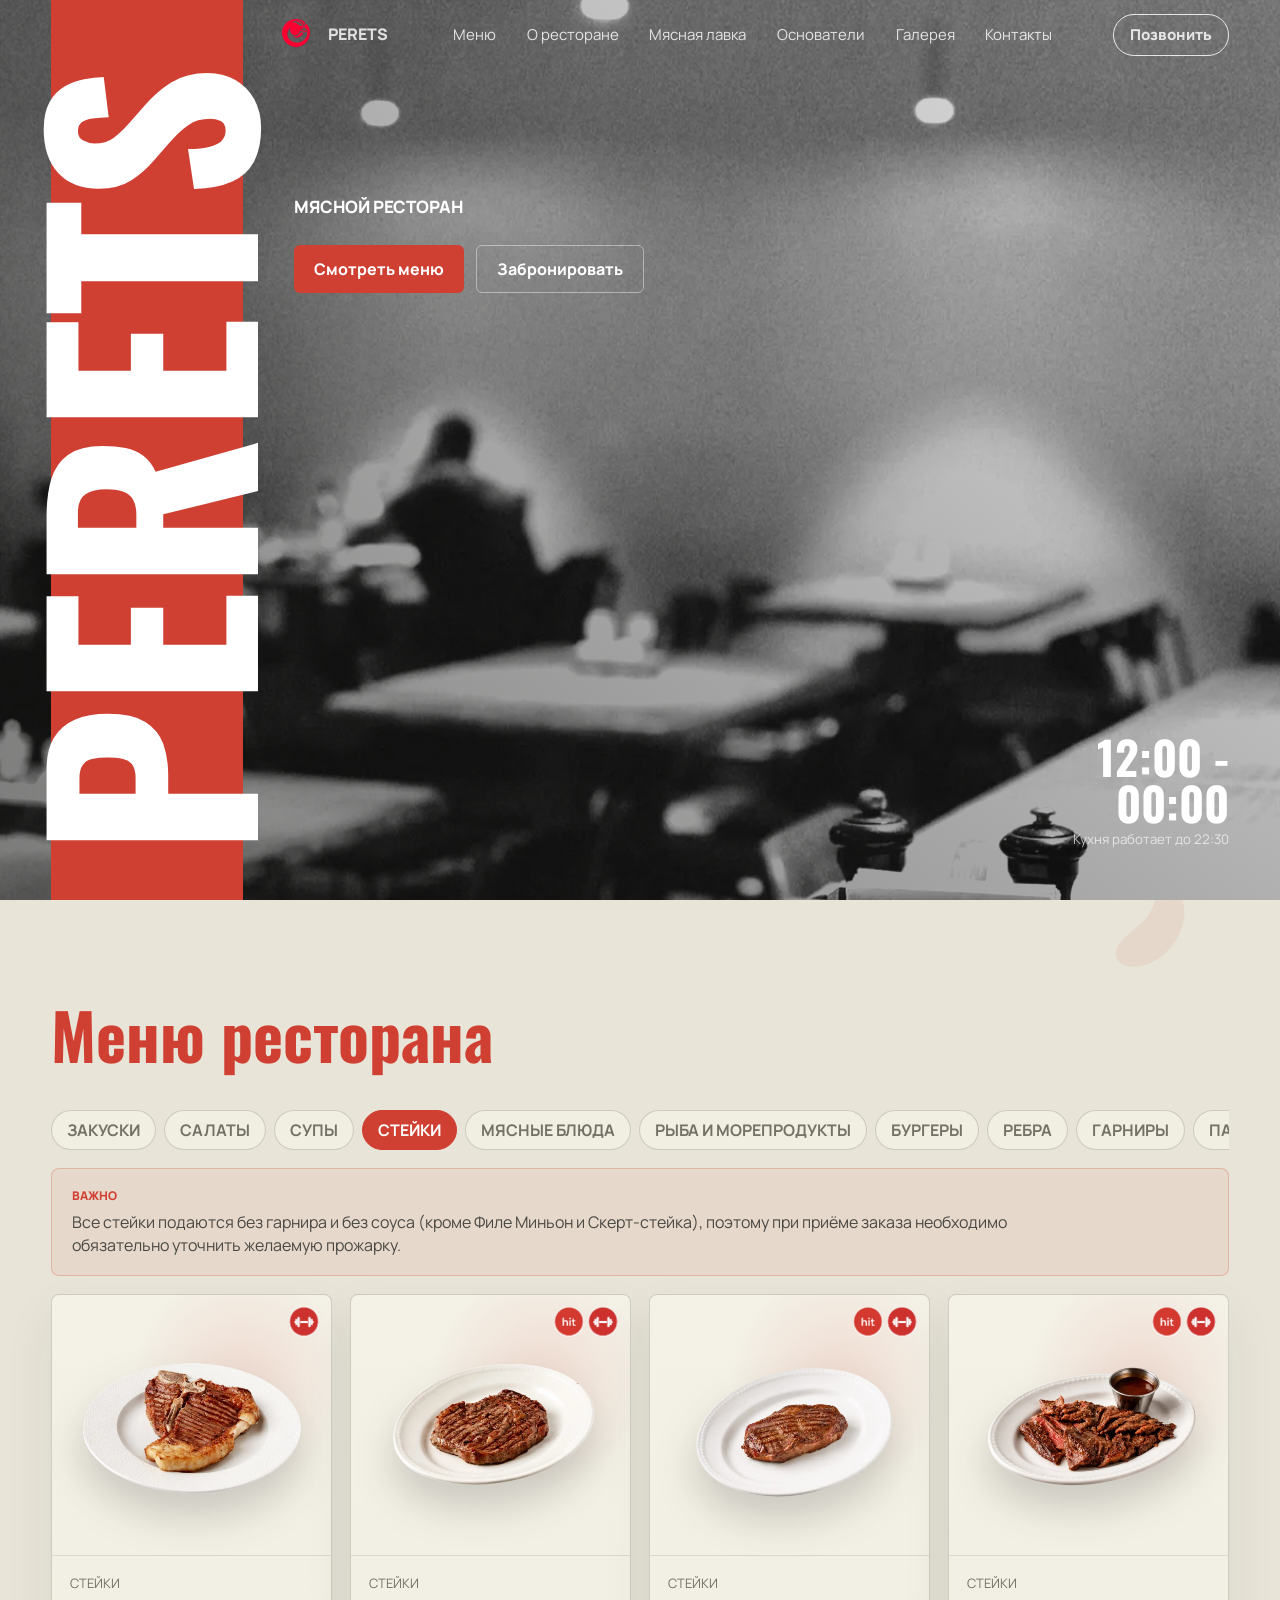
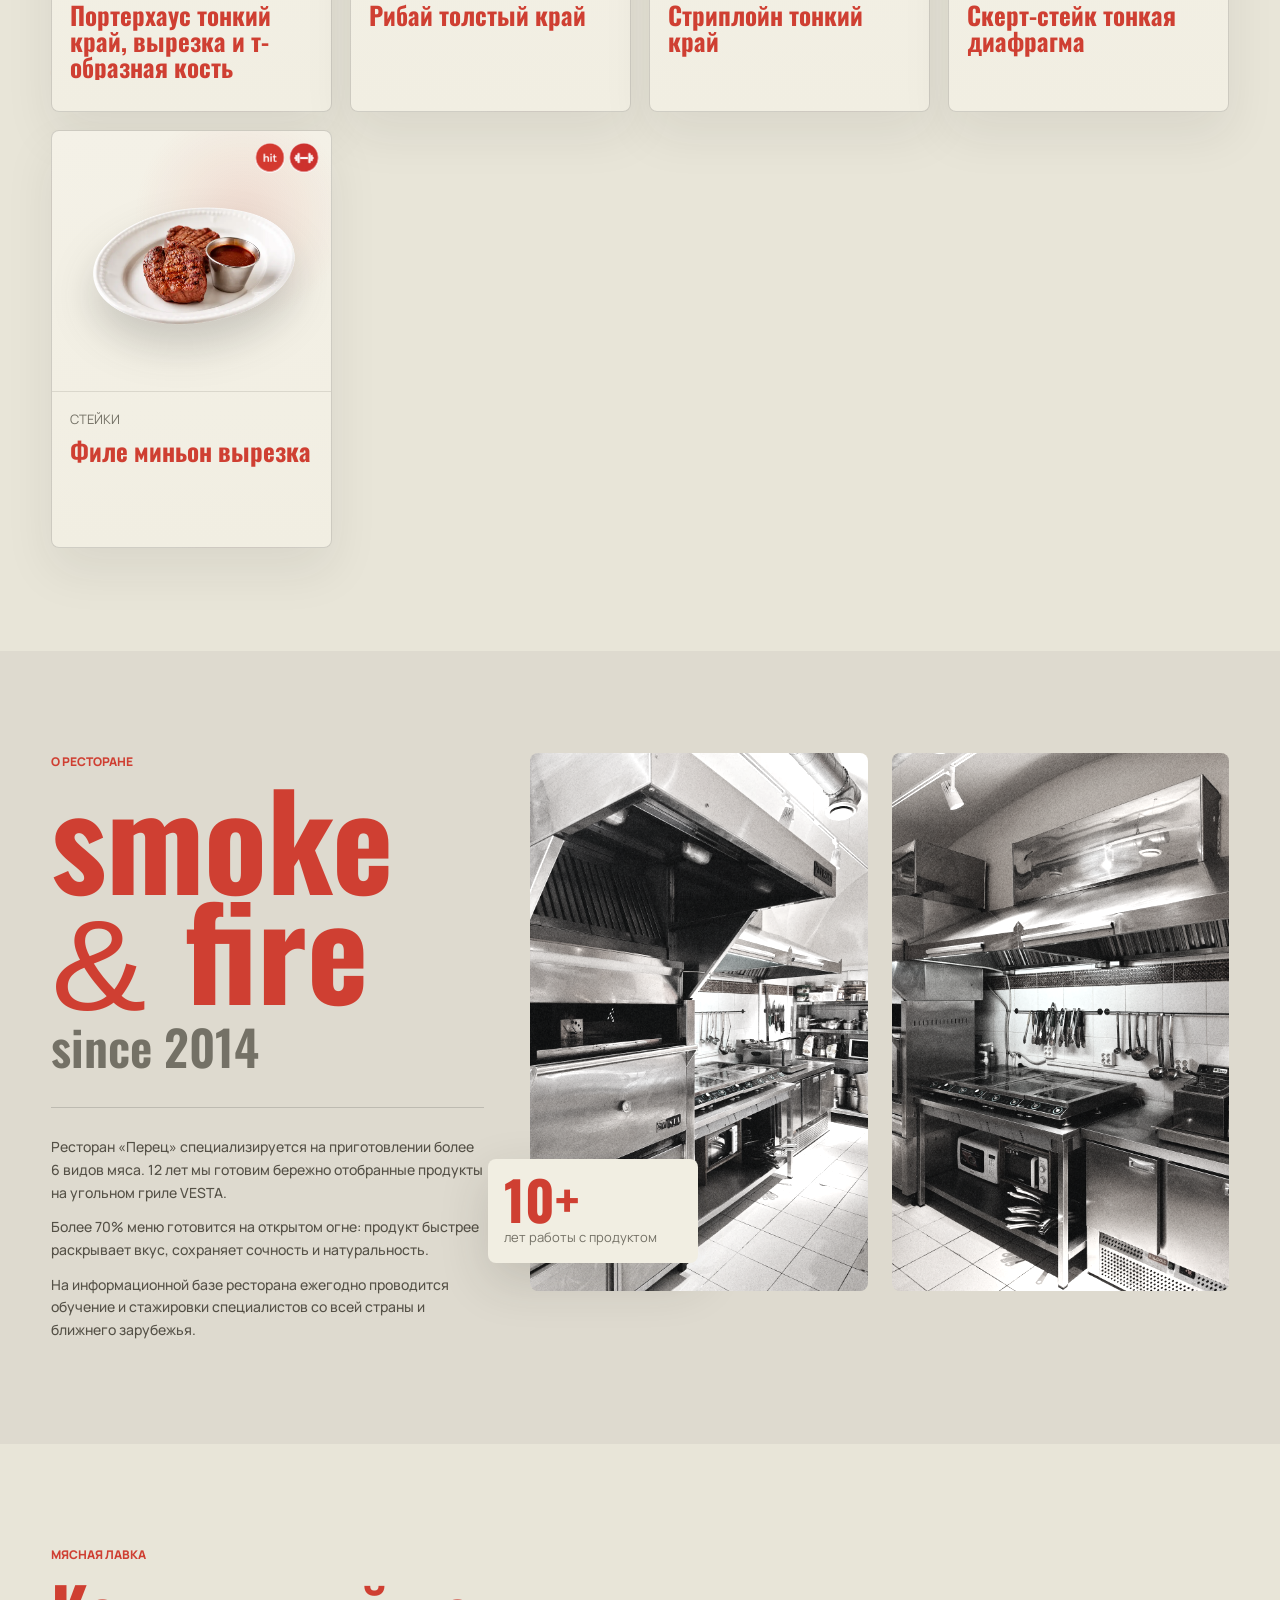
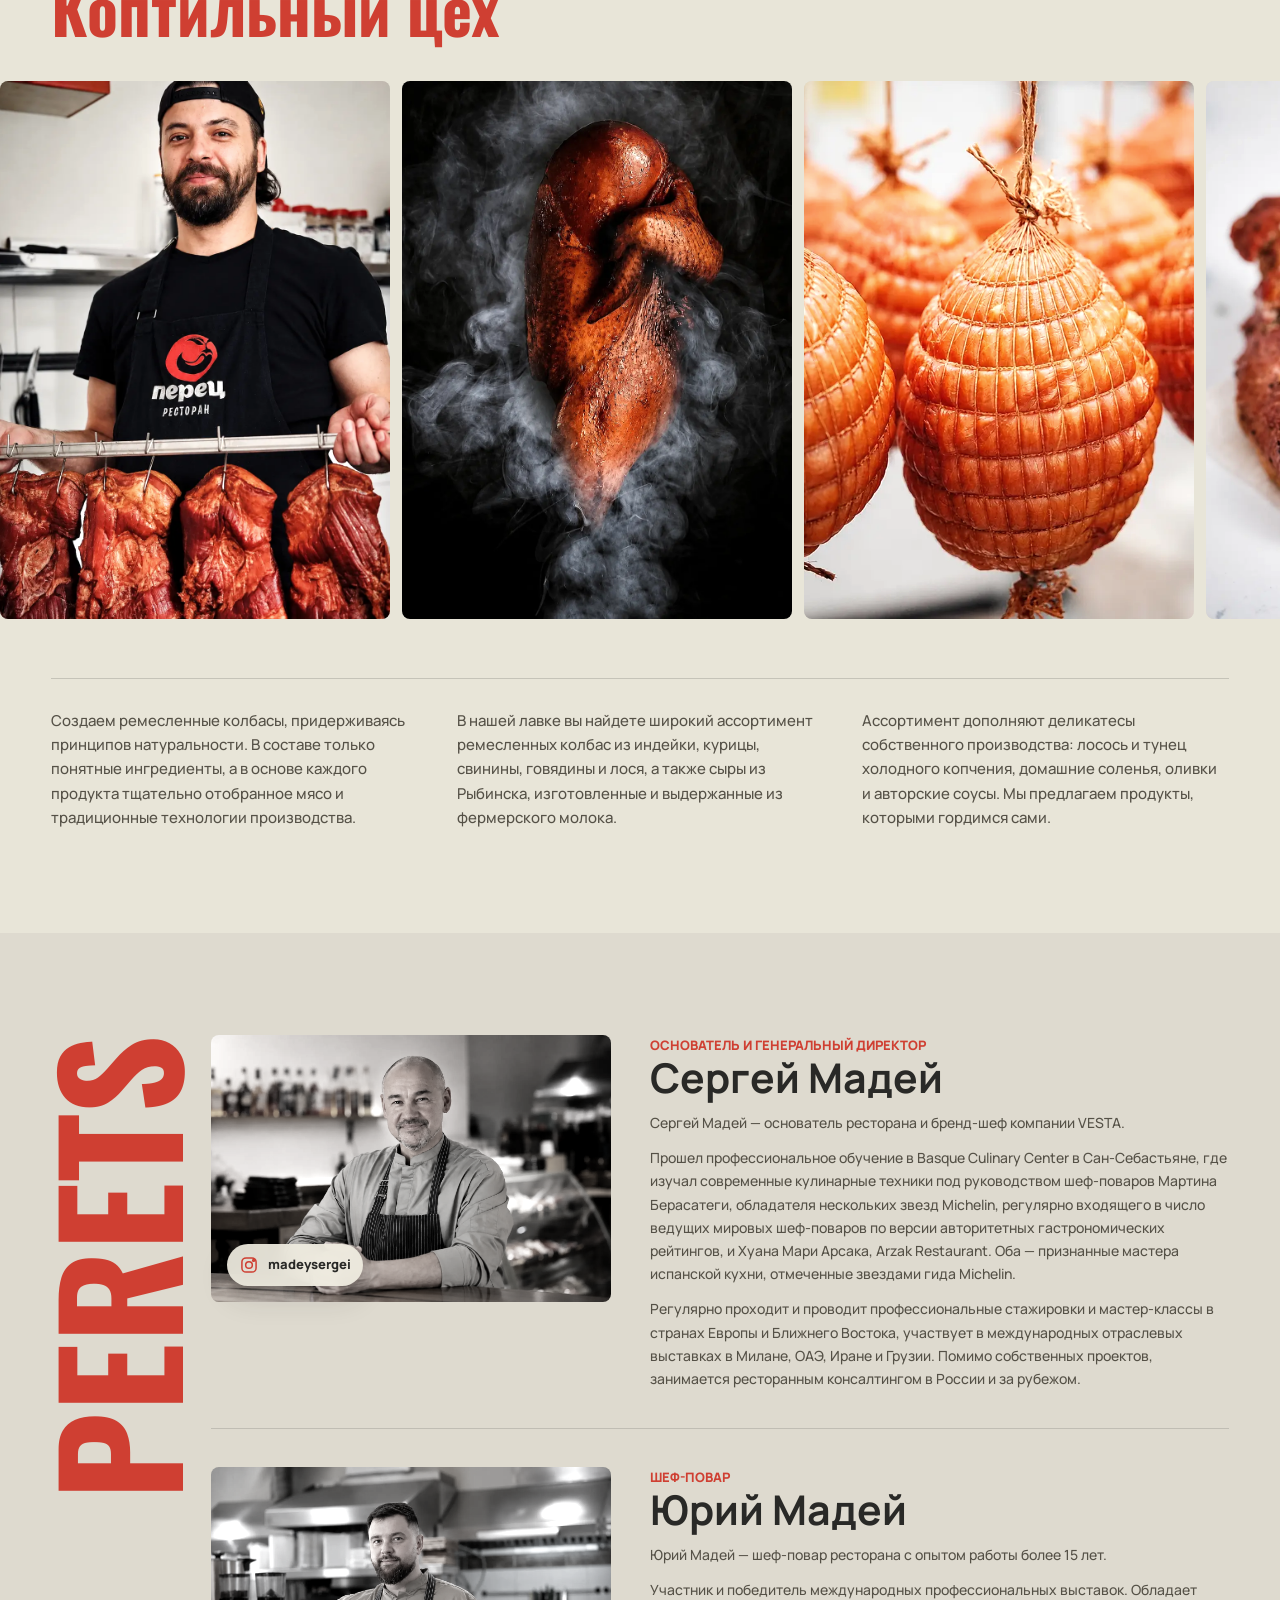
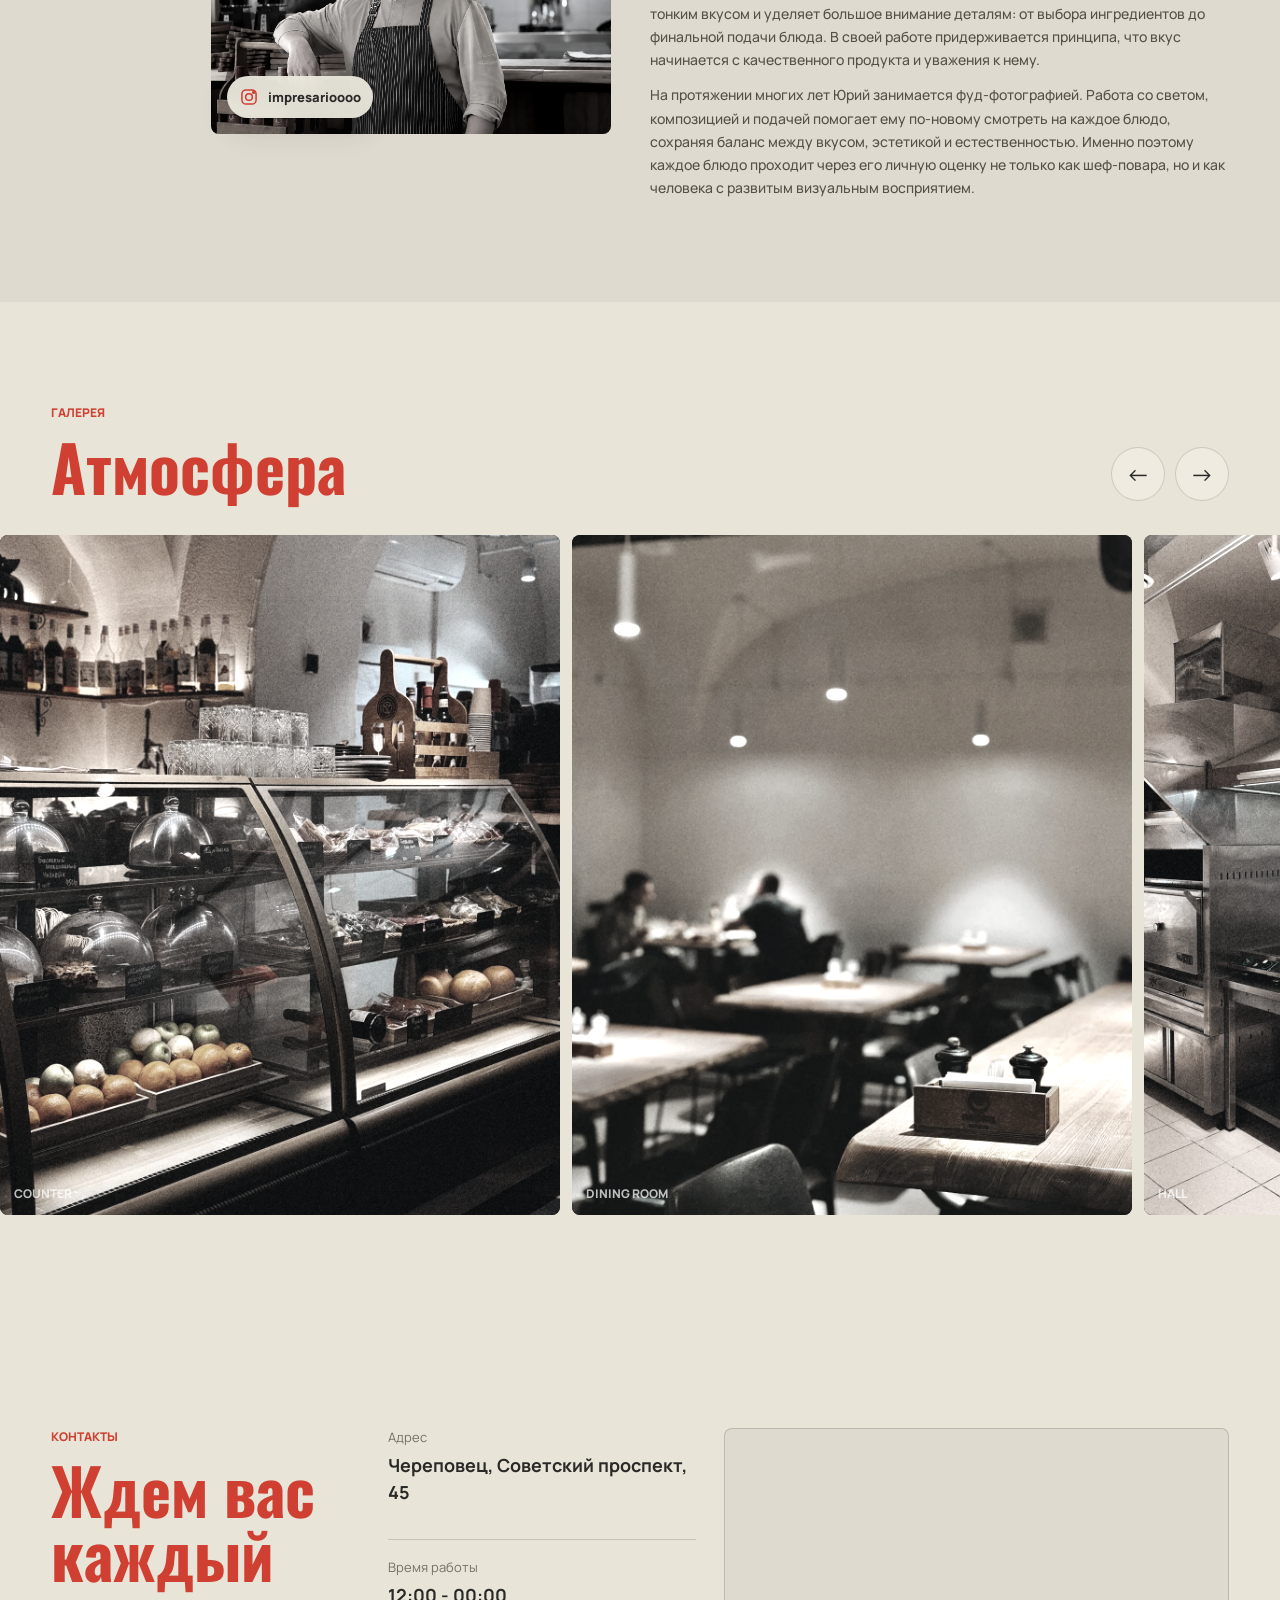
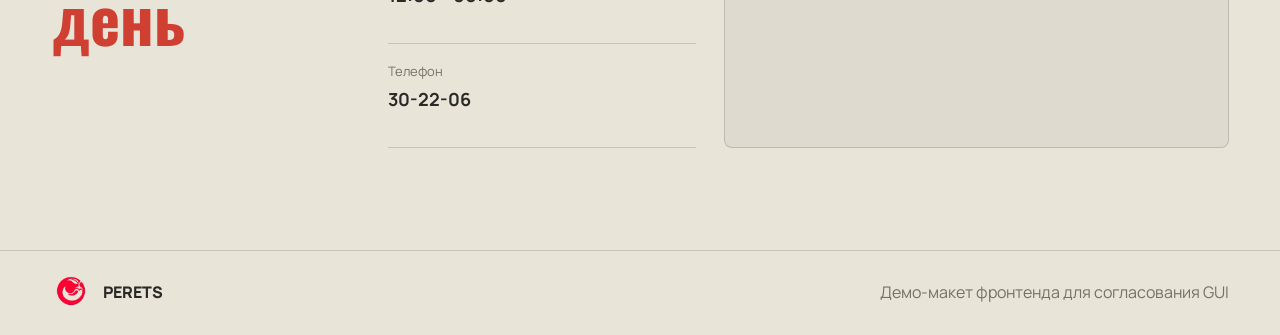
==== commit dcae78be: "edit page" ====
--- a/index.html
+++ b/index.html
@@ -70,7 +70,7 @@
       <section class="hero" aria-label="Главная">
         <div class="hero-media">
           <img
-            src="image/optimized/jpg/IMG_0830-enhanced.webp"
+            src="image/optimized/jpg/IMG_0822.webp"
             alt="Интерьер ресторана PERETS"
             decoding="async"
             fetchpriority="high"
@@ -79,16 +79,12 @@
         <div class="hero-content">
           <p class="eyebrow">Мясной ресторан</p>
           <h1>PERETS</h1>
-          <p class="hero-copy">
-            Мы готовим на открытом огне!
-          </p>
           <div class="hero-actions">
             <a class="button primary" href="#menu">Смотреть меню</a>
             <a class="button secondary" href="#contacts">Забронировать</a>
           </div>
         </div>
         <div class="hero-hours" aria-label="Время работы">
-          <span>Сегодня открыто</span>
           <strong>12:00 - 00:00</strong>
           <small>Кухня работает до 22:30</small>
         </div>
--- a/styles.css
+++ b/styles.css
@@ -13,6 +13,8 @@
   --font-ui: "Manrope", sans-serif;
   --font-display: "Oswald", sans-serif;
   --font-script: "Great Vibes", cursive;
+  --hero-rail-left: clamp(28px, 4vw, 64px);
+  --hero-rail-width: clamp(176px, 15vw, 230px);
 }
 
 * {
@@ -113,17 +115,36 @@
 }
 
 .site-header {
-  position: sticky;
+  position: fixed;
   top: 0;
+  left: 0;
+  right: 0;
   z-index: 20;
   display: grid;
   grid-template-columns: 1fr auto 1fr;
   align-items: center;
   gap: 24px;
-  padding: 14px clamp(18px, 4vw, 54px);
-  border-bottom: 1px solid var(--line);
-  background: rgba(232, 229, 216, 0.9);
+  padding: 14px clamp(18px, 4vw, 54px) 14px
+    calc(var(--hero-rail-left) + var(--hero-rail-width) + clamp(22px, 2.6vw, 38px));
+  border-bottom: 1px solid transparent;
+  background: transparent;
+  color: rgba(255, 255, 255, 0.82);
+  transition:
+    background 180ms ease,
+    border-color 180ms ease,
+    color 180ms ease,
+    backdrop-filter 180ms ease;
+}
+
+.site-header.is-scrolled {
+  border-bottom-color: var(--line);
+  background: rgba(232, 229, 216, 0.92);
+  color: var(--ink);
   backdrop-filter: blur(18px);
+}
+
+.site-header.is-scrolled .brand {
+  color: var(--accent);
 }
 
 .hero,
@@ -144,7 +165,7 @@
   font-size: 16px;
   font-weight: 800;
   letter-spacing: 0;
-  color: var(--accent);
+  color: inherit;
 }
 
 .brand img {
@@ -159,7 +180,7 @@
   align-items: center;
   justify-content: center;
   gap: clamp(14px, 2.4vw, 32px);
-  color: var(--muted);
+  color: inherit;
   font-size: 15px;
 }
 
@@ -168,7 +189,7 @@
 }
 
 .top-nav a:hover {
-  color: var(--ink);
+  color: var(--accent);
 }
 
 .button,
@@ -190,10 +211,10 @@
   justify-content: center;
   min-height: 42px;
   padding: 0 16px;
-  border: 1px solid var(--line);
+  border: 1px solid currentColor;
   border-radius: 999px;
   background: transparent;
-  color: var(--muted);
+  color: inherit;
   font-size: 15px;
   font-weight: 800;
 }
@@ -206,12 +227,28 @@
 
 .hero {
   position: relative;
-  min-height: min(820px, calc(100svh - 69px));
-  display: grid;
+  min-height: 100svh;
+  display: grid;
+  grid-template-columns: minmax(0, 1fr) auto;
   align-items: end;
-  padding: clamp(22px, 4vw, 54px);
+  gap: clamp(20px, 4vw, 64px);
+  padding: clamp(22px, 4vw, 54px) clamp(22px, 4vw, 54px)
+    clamp(22px, 4vw, 54px)
+    calc(var(--hero-rail-left) + var(--hero-rail-width) + clamp(34px, 4vw, 62px));
   overflow: hidden;
   background: var(--charcoal);
+}
+
+.hero::before {
+  content: "";
+  position: absolute;
+  top: 0;
+  bottom: 0;
+  left: var(--hero-rail-left);
+  z-index: 1;
+  width: var(--hero-rail-width);
+  border-radius: 0;
+  background: var(--accent);
 }
 
 .hero-media {
@@ -226,9 +263,8 @@
   inset: 0;
   z-index: 1;
   background:
-    linear-gradient(90deg, rgba(15, 15, 14, 0.58), rgba(15, 15, 14, 0.18)),
-    linear-gradient(0deg, rgba(15, 15, 14, 0.42), rgba(15, 15, 14, 0.06)),
-    rgba(74, 48, 36, 0.16);
+    linear-gradient(90deg, rgba(15, 15, 14, 0.36), rgba(15, 15, 14, 0.04)),
+    linear-gradient(0deg, rgba(15, 15, 14, 0.3), rgba(15, 15, 14, 0.06));
 }
 
 .hero-media img {
@@ -238,15 +274,18 @@
   height: 100%;
   object-fit: cover;
   object-position: center 54%;
-  filter: contrast(1.08) saturate(1.02);
+  filter: grayscale(1) brightness(1.14) contrast(1.04);
 }
 
 .hero-content {
-  position: relative;
+  position: static;
+  align-self: start;
   z-index: 1;
-  width: min(680px, 100%);
+  display: block;
+  width: min(520px, 100%);
   color: white;
-  padding-bottom: clamp(34px, 9vh, 88px);
+  padding-top: clamp(104px, 16vh, 172px);
+  padding-bottom: 0;
 }
 
 .eyebrow {
@@ -259,7 +298,28 @@
 }
 
 .hero .eyebrow {
-  color: #f05a4c;
+  margin-bottom: clamp(8px, 1vw, 18px);
+  color: white;
+  font-size: clamp(17px, 1.25vw, 21px);
+}
+
+.hero h1 {
+  position: absolute;
+  left: calc(var(--hero-rail-left) + (var(--hero-rail-width) * 0.46));
+  bottom: clamp(-86px, -7vh, -56px);
+  z-index: 2;
+  margin: 0;
+  color: white;
+  font-size: clamp(190px, 29vh, 270px);
+  line-height: 0.82;
+  text-shadow: none;
+  transform: rotate(-90deg);
+  transform-origin: left 50%;
+  white-space: nowrap;
+}
+
+.hero h1::before {
+  content: none;
 }
 
 h1,
@@ -272,9 +332,10 @@
 h1 {
   margin-bottom: 14px;
   font-family: var(--font-display);
-  font-size: clamp(66px, 10vw, 132px);
-  line-height: 0.92;
+  font-size: clamp(86px, 10.5vw, 168px);
+  line-height: 0.82;
   letter-spacing: 0;
+  color: var(--accent);
   font-weight: 700;
 }
 
@@ -307,6 +368,8 @@
   display: flex;
   flex-wrap: wrap;
   gap: 12px;
+  margin-top: clamp(18px, 2vw, 32px);
+  margin-bottom: 0;
 }
 
 .button {
@@ -314,7 +377,7 @@
   align-items: center;
   justify-content: center;
   min-height: 48px;
-  padding: 0 22px;
+  padding: 0 20px;
   border-radius: 6px;
   font-weight: 750;
   transition:
@@ -346,11 +409,10 @@
 }
 
 .hero-hours {
-  position: absolute;
-  right: clamp(18px, 4vw, 54px);
-  bottom: clamp(18px, 4vw, 54px);
+  position: relative;
+  justify-self: end;
   z-index: 1;
-  width: min(290px, calc(100% - 36px));
+  width: min(250px, calc(100% - 36px));
   color: white;
   text-align: right;
 }
@@ -758,7 +820,7 @@
   height: clamp(320px, 42vw, 560px);
   border-radius: 8px;
   object-fit: cover;
-  filter: grayscale(0.85) contrast(1.05);
+  filter: grayscale(0.85) brightness(1.08) contrast(1.02);
 }
 
 .about-photo figcaption {
@@ -837,7 +899,7 @@
 
 .gallery-slide.lavka-slide img {
   height: clamp(420px, 42vw, 620px);
-  filter: contrast(1.02) saturate(0.94);
+  filter: brightness(1.08) contrast(1) saturate(0.94);
 }
 
 .founders-section {
@@ -901,7 +963,7 @@
   aspect-ratio: 3 / 2;
   border-radius: 8px;
   object-fit: cover;
-  filter: grayscale(0.85) contrast(1.05);
+  filter: grayscale(0.85) brightness(1.08) contrast(1.02);
 }
 
 .instagram-widget {
@@ -1057,7 +1119,7 @@
   width: 100%;
   height: clamp(430px, 58vw, 680px);
   object-fit: cover;
-  filter: grayscale(0.72) contrast(1.04);
+  filter: grayscale(0.72) brightness(1.08) contrast(1.02);
   transition: transform 260ms ease;
 }
 
@@ -1141,6 +1203,16 @@
   }
 }
 
+@media (max-width: 1100px) {
+  .site-header {
+    grid-template-columns: 1fr auto;
+  }
+
+  .top-nav {
+    display: none;
+  }
+}
+
 @media (min-width: 901px) {
   .about-columns p + p {
     margin-top: clamp(34px, 4vw, 64px);
@@ -1189,8 +1261,14 @@
 }
 
 @media (max-width: 900px) {
+  :root {
+    --hero-rail-left: 0px;
+    --hero-rail-width: clamp(108px, 28vw, 132px);
+  }
+
   .site-header {
     grid-template-columns: 1fr auto;
+    padding-left: calc(var(--hero-rail-width) + 14px);
   }
 
   .top-nav {
@@ -1218,6 +1296,51 @@
     grid-template-columns: 1fr;
   }
 
+  .hero {
+    grid-template-columns: 1fr;
+    gap: 0;
+    padding: clamp(22px, 4vw, 54px) clamp(18px, 4vw, 54px)
+      clamp(22px, 4vw, 54px)
+      calc(var(--hero-rail-width) + clamp(16px, 5vw, 34px));
+  }
+
+  .hero::before {
+    content: "";
+  }
+
+  .hero-content {
+    align-self: auto;
+    display: block;
+    width: min(420px, 100%);
+    padding-top: clamp(104px, 16vh, 150px);
+    padding-bottom: clamp(34px, 9vh, 88px);
+  }
+
+  .hero-actions {
+    display: flex;
+    margin-top: clamp(22px, 2.6vw, 42px);
+  }
+
+  .hero h1 {
+    position: absolute;
+    left: calc(var(--hero-rail-left) + (var(--hero-rail-width) * 0.43));
+    bottom: clamp(44px, 7vh, 74px);
+    z-index: 2;
+    margin: 0;
+    padding: 0;
+    color: white;
+    font-size: clamp(106px, 15.2vh, 124px);
+    letter-spacing: 0.04em;
+    transform: rotate(-90deg);
+    transform-origin: left 50%;
+    text-shadow: none;
+    white-space: nowrap;
+  }
+
+  .hero h1::before {
+    content: none;
+  }
+
   .hero-hours {
     position: relative;
     right: auto;
@@ -1266,7 +1389,7 @@
 
 @media (max-width: 620px) {
   .site-header {
-    padding: 11px 14px;
+    padding: 11px 14px 11px calc(var(--hero-rail-width) + 12px);
   }
 
   .brand span {
@@ -1284,12 +1407,28 @@
   }
 
   .hero {
-    min-height: 680px;
-    padding: 18px;
+    min-height: 720px;
+    padding: 18px 18px 18px calc(var(--hero-rail-width) + 16px);
   }
 
   h1 {
-    font-size: clamp(54px, 20vw, 96px);
+    font-size: clamp(86px, 24vw, 112px);
+  }
+
+  .hero-content {
+    width: 100%;
+    min-height: 560px;
+    padding-top: 116px;
+    padding-bottom: 96px;
+  }
+
+  .hero-content h1 {
+    margin: 0;
+    line-height: 0.82;
+    font-size: clamp(106px, 15.2vh, 122px);
+    transform: rotate(-90deg);
+    transform-origin: left 50%;
+    white-space: nowrap;
   }
 
   .hero-copy {
@@ -1298,6 +1437,16 @@
 
   .button {
     width: 100%;
+  }
+
+  .hero-actions {
+    width: 100%;
+    margin-top: 0;
+    margin-left: 0;
+  }
+
+  .hero-hours {
+    width: min(260px, calc(100% - 36px));
   }
 
   .about-media {
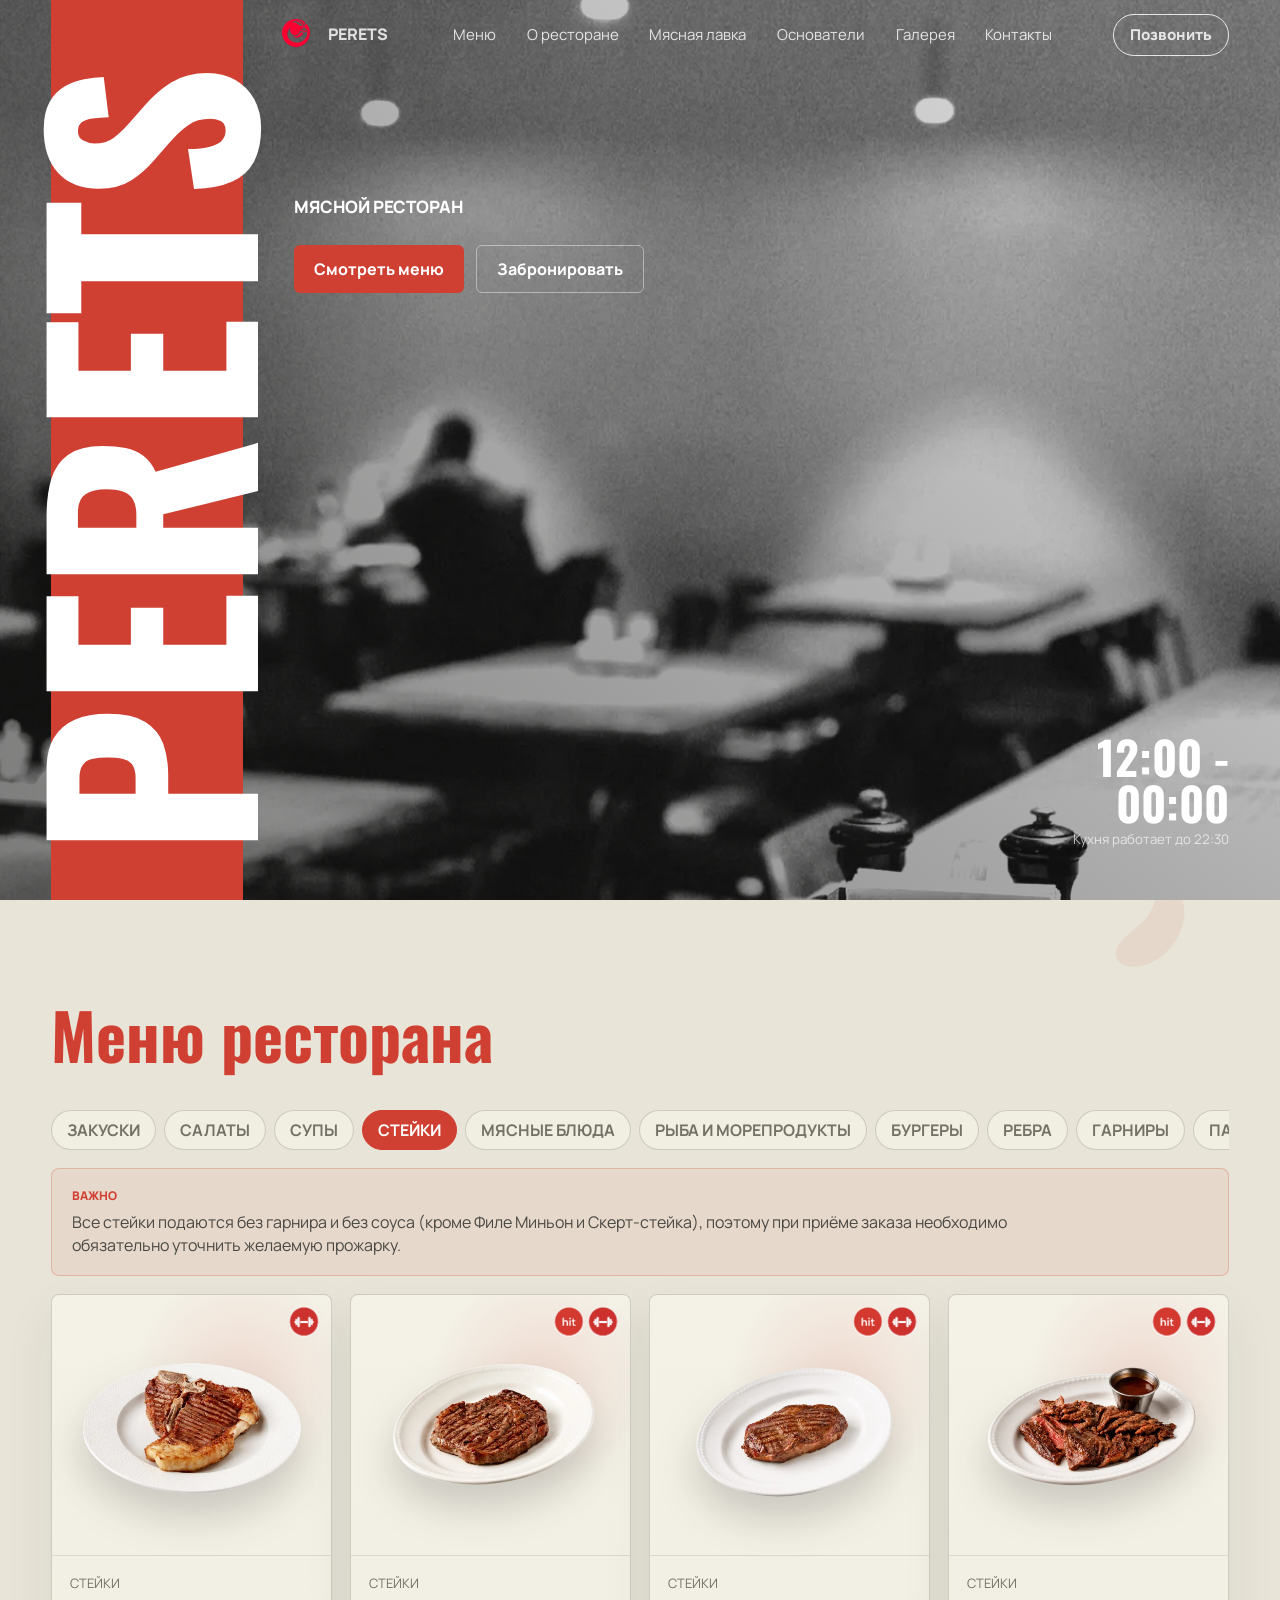
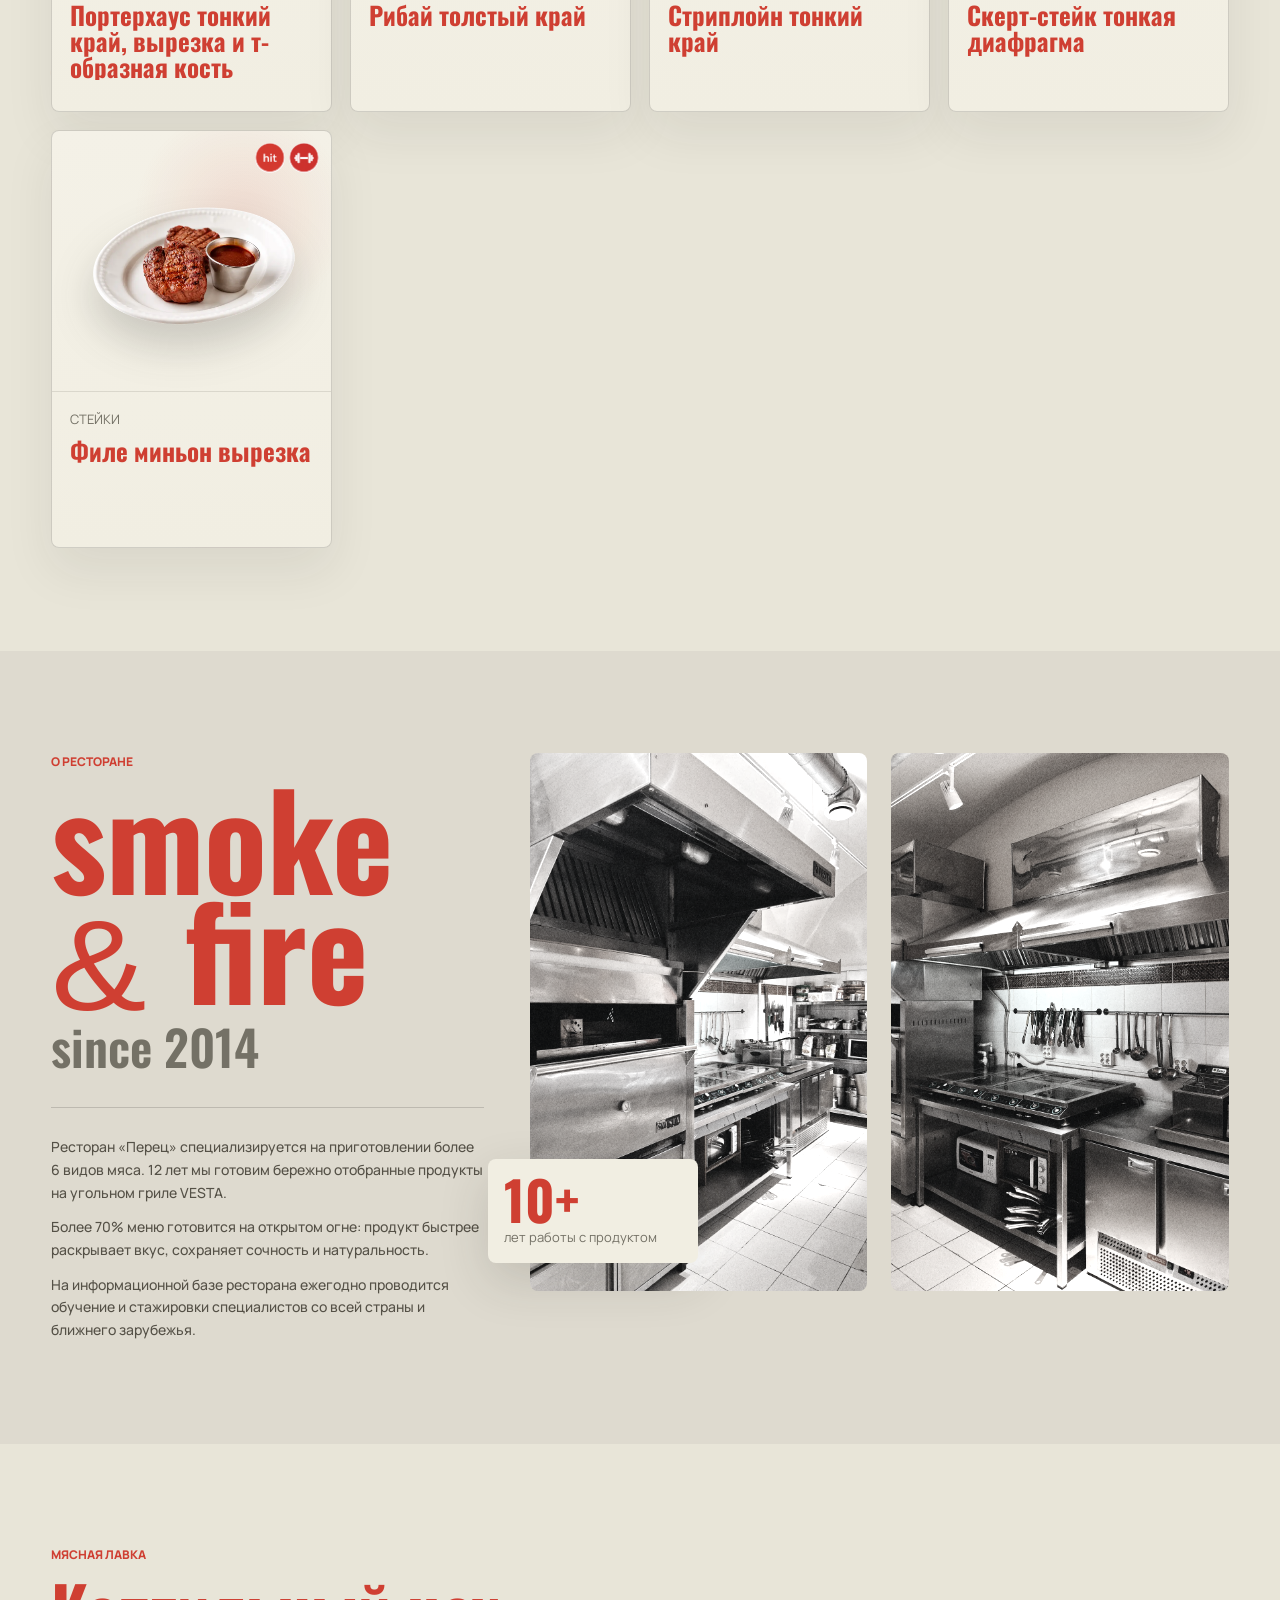
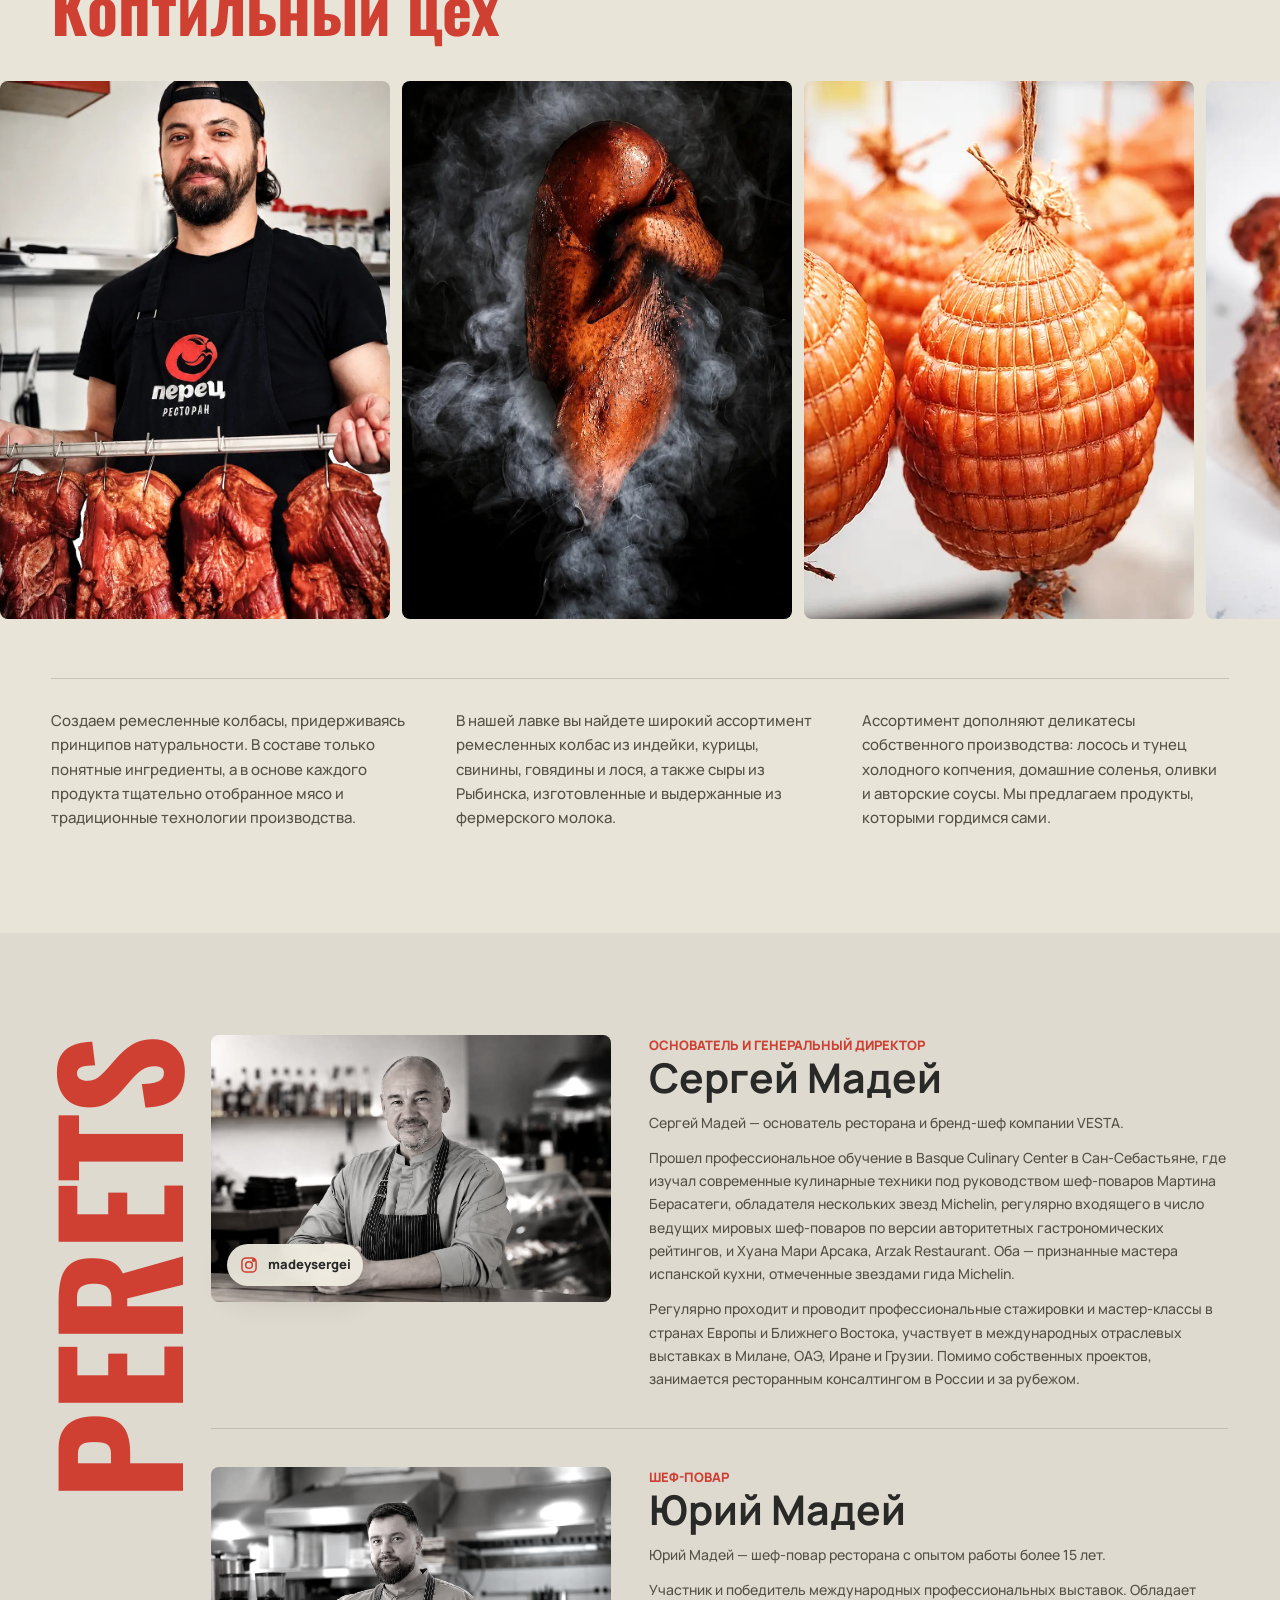
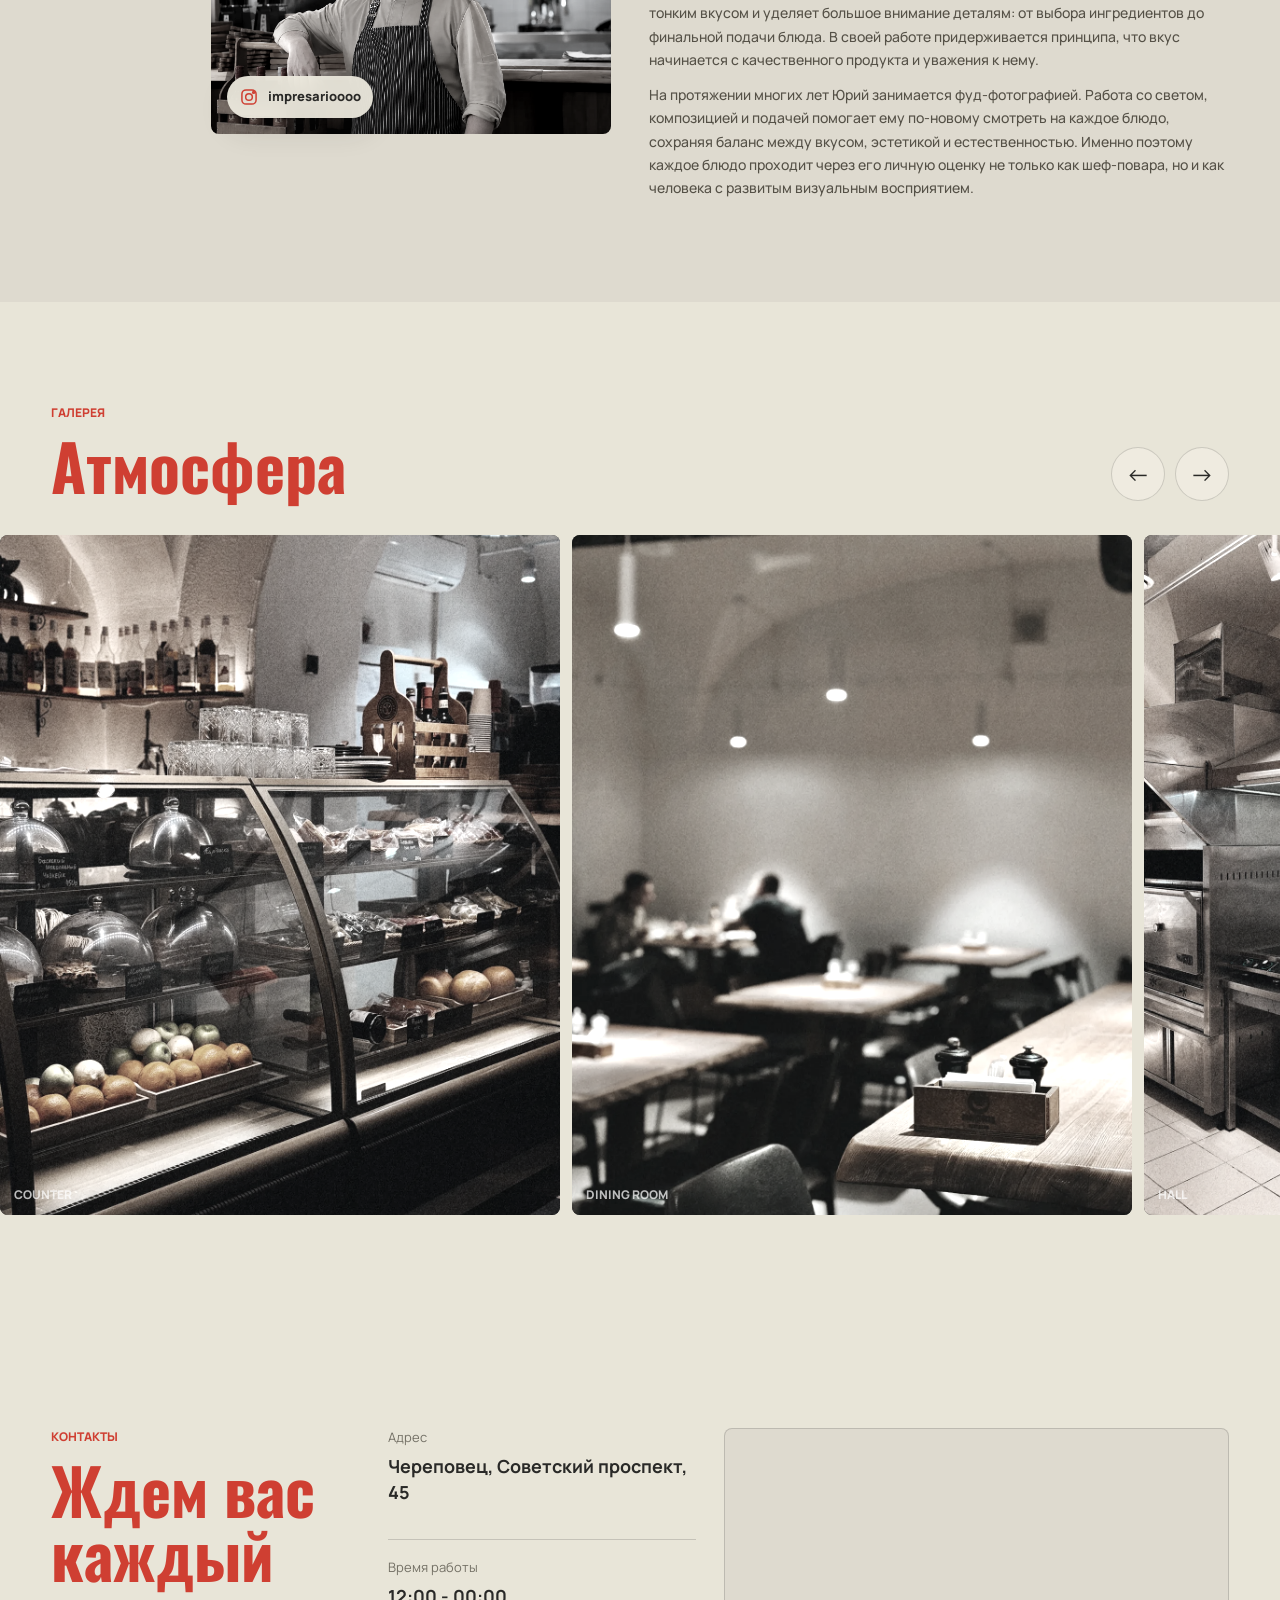
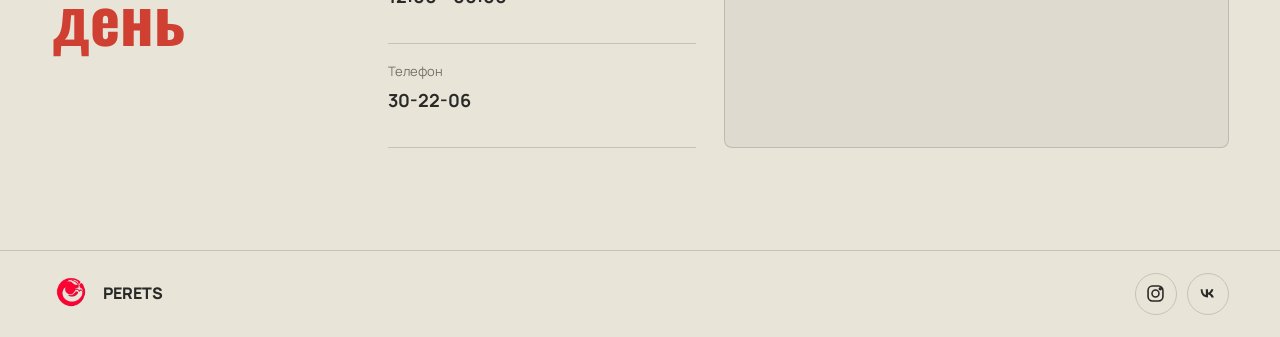
==== commit d25fc897: "edit page" ====
--- a/index.html
+++ b/index.html
@@ -384,7 +384,34 @@
         <img src="image/jpg/logo.png" alt="" />
         <span>PERETS</span>
       </div>
-      <span>Демо-макет фронтенда для согласования GUI</span>
+      <div class="footer-socials" aria-label="Социальные сети">
+        <a
+          class="social-link"
+          href="https://www.instagram.com/perets_restaurant/"
+          target="_blank"
+          rel="noopener"
+          aria-label="Instagram PERETS"
+        >
+          <svg viewBox="0 0 24 24" aria-hidden="true">
+            <rect x="3.5" y="3.5" width="17" height="17" rx="5" />
+            <circle cx="12" cy="12" r="4" />
+            <circle cx="17.5" cy="6.5" r="1.1" />
+          </svg>
+        </a>
+        <a
+          class="social-link"
+          href="https://vk.com/restopepper"
+          target="_blank"
+          rel="noopener"
+          aria-label="ВКонтакте PERETS"
+        >
+          <svg viewBox="0 0 24 24" aria-hidden="true">
+            <path
+              d="M4.2 7.2c.1 5.8 3 9.3 8.1 9.3h.3v-3.3c1.9.2 3.3 1.6 3.9 3.3h2.8c-.7-2.5-2.5-4-3.6-4.5 1.1-.7 2.6-2.4 3-4.8h-2.5c-.5 1.8-2 3.6-3.6 3.8V7.2h-2.5v6.6c-1.6-.4-3.7-2.4-3.8-6.6H4.2Z"
+            />
+          </svg>
+        </a>
+      </div>
     </footer>
 
     <script src="script.js"></script>
--- a/styles.css
+++ b/styles.css
@@ -452,6 +452,24 @@
 .gallery-section,
 .contacts-section {
   padding: clamp(58px, 8vw, 116px) clamp(18px, 4vw, 54px);
+}
+
+body.reveal-ready .reveal-item {
+  opacity: 0;
+  filter: blur(5px);
+  transform: translateY(22px);
+  transition:
+    opacity 680ms cubic-bezier(0.22, 1, 0.36, 1),
+    filter 680ms cubic-bezier(0.22, 1, 0.36, 1),
+    transform 680ms cubic-bezier(0.22, 1, 0.36, 1);
+  transition-delay: var(--reveal-delay, 0ms);
+  will-change: opacity, filter, transform;
+}
+
+body.reveal-ready .reveal-section.is-visible .reveal-item {
+  opacity: 1;
+  filter: blur(0);
+  transform: translateY(0);
 }
 
 .section-head {
@@ -1189,6 +1207,53 @@
   color: var(--ink);
 }
 
+.footer-socials {
+  display: inline-flex;
+  align-items: center;
+  gap: 10px;
+}
+
+.social-link {
+  display: grid;
+  place-items: center;
+  width: 42px;
+  height: 42px;
+  border: 1px solid var(--line);
+  border-radius: 50%;
+  color: var(--ink);
+  transition:
+    background 180ms ease,
+    border-color 180ms ease,
+    color 180ms ease,
+    transform 180ms ease;
+}
+
+.social-link:hover,
+.social-link:focus-visible {
+  border-color: var(--accent);
+  background: var(--accent);
+  color: #fff;
+  transform: translateY(-1px);
+}
+
+.social-link:focus-visible {
+  outline: 2px solid rgba(207, 63, 50, 0.32);
+  outline-offset: 3px;
+}
+
+.social-link svg {
+  width: 21px;
+  height: 21px;
+  fill: none;
+  stroke: currentColor;
+  stroke-width: 1.8;
+}
+
+.social-link[href*="vk.com"] svg {
+  fill: currentColor;
+  stroke: none;
+}
+
 @media (max-width: 1180px) {
   .product-grid {
     grid-template-columns: repeat(2, minmax(0, 1fr));
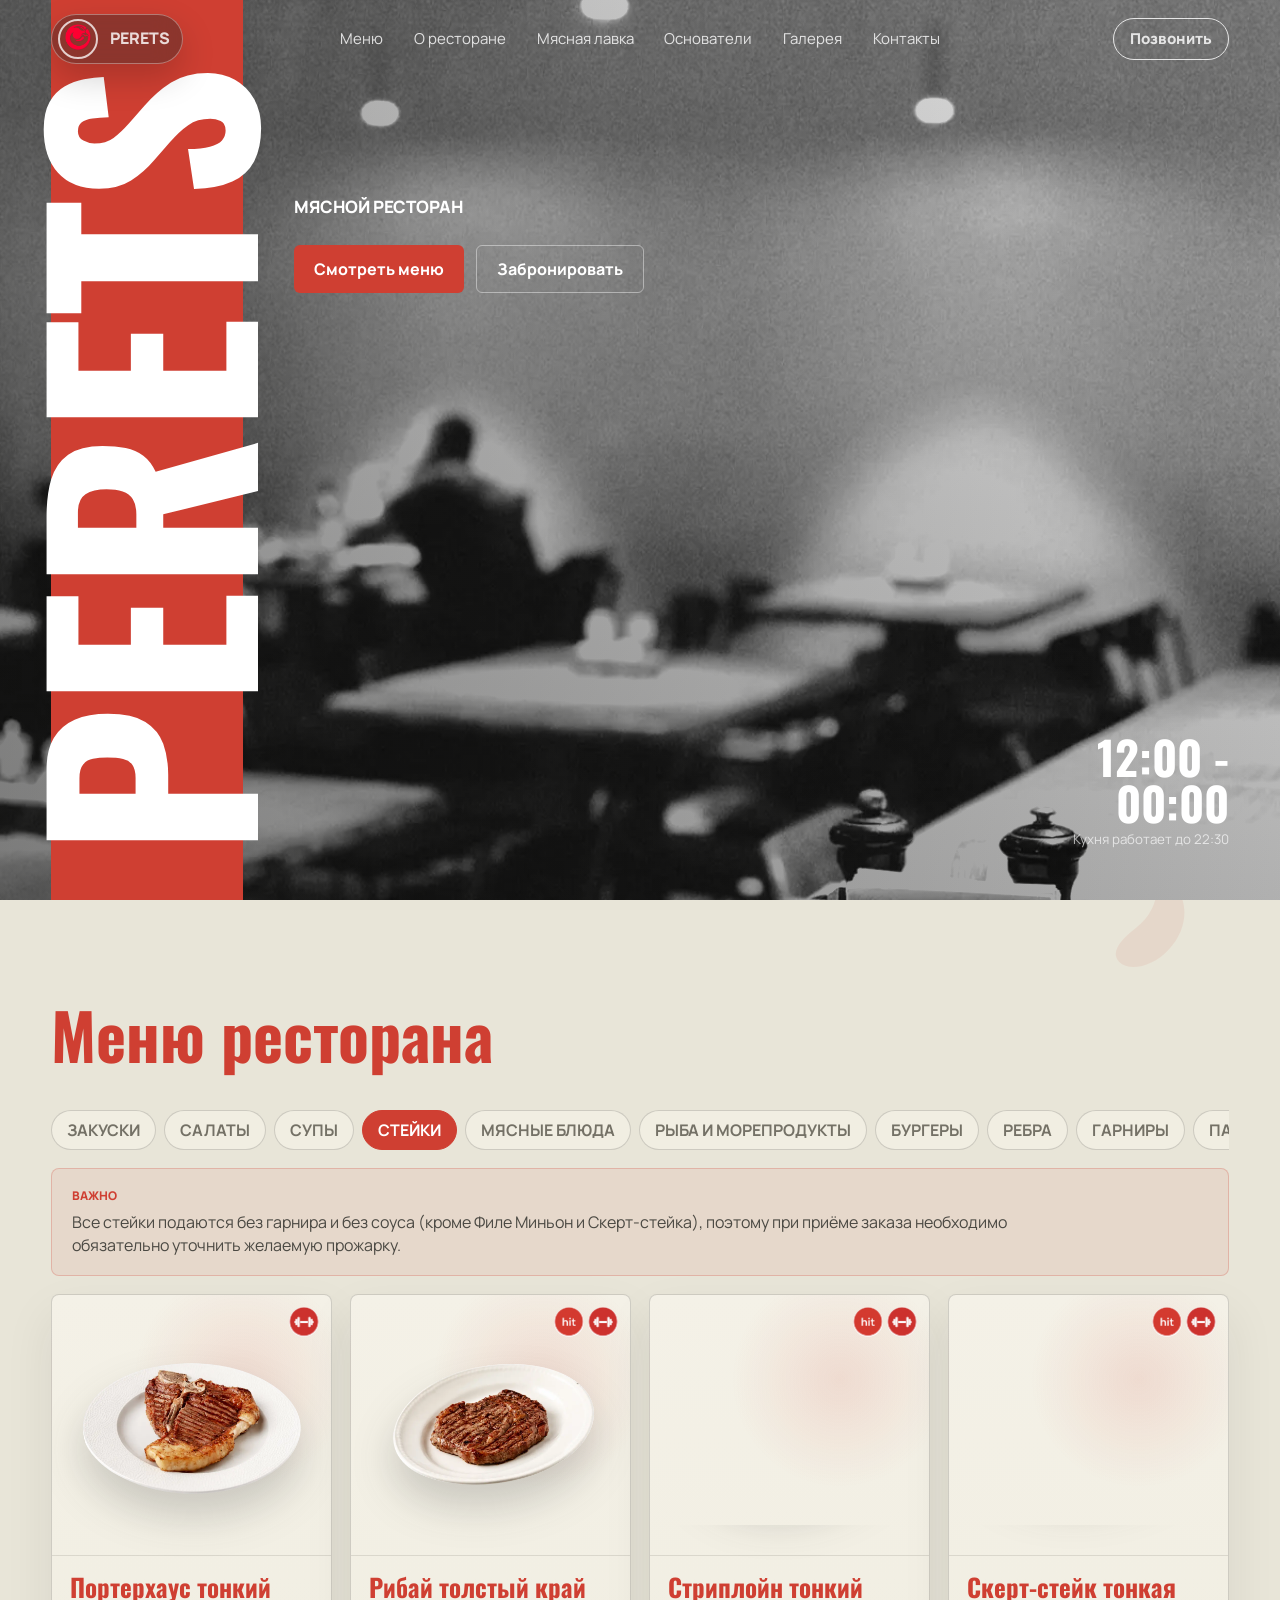
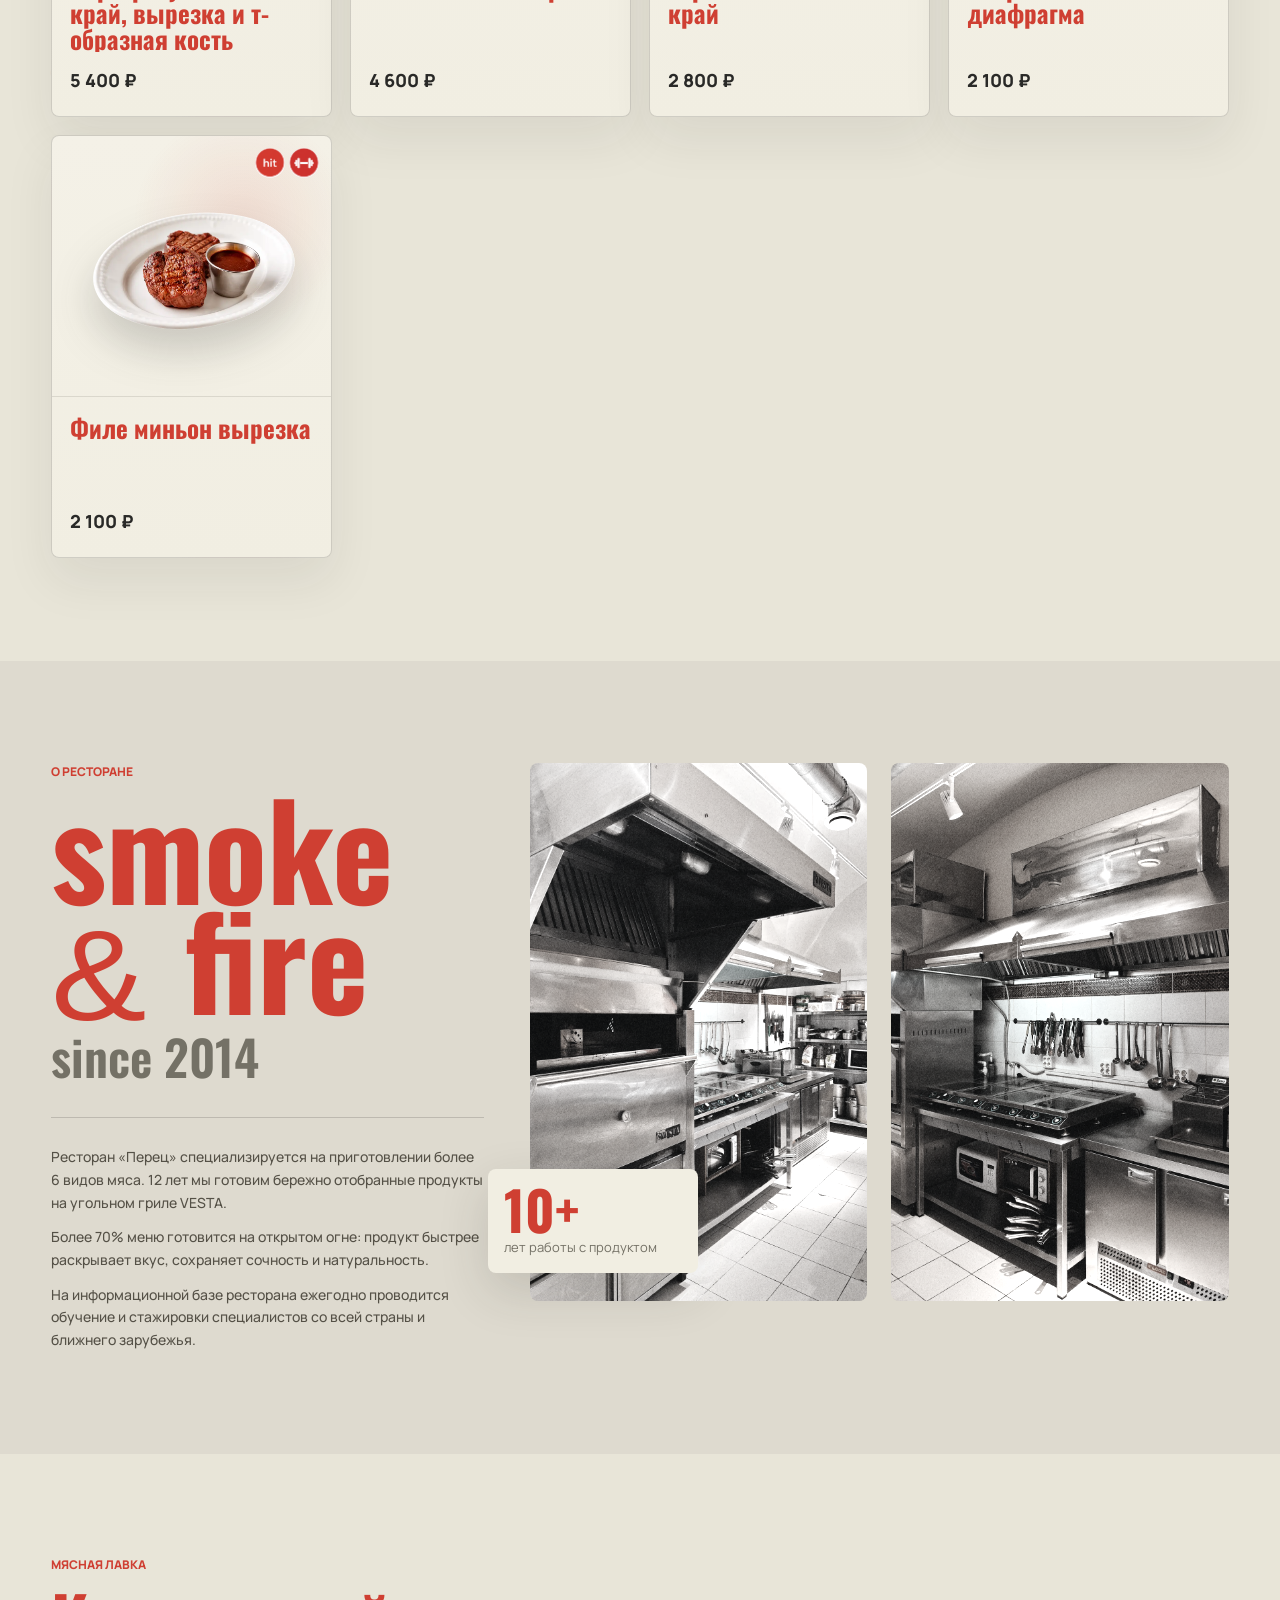
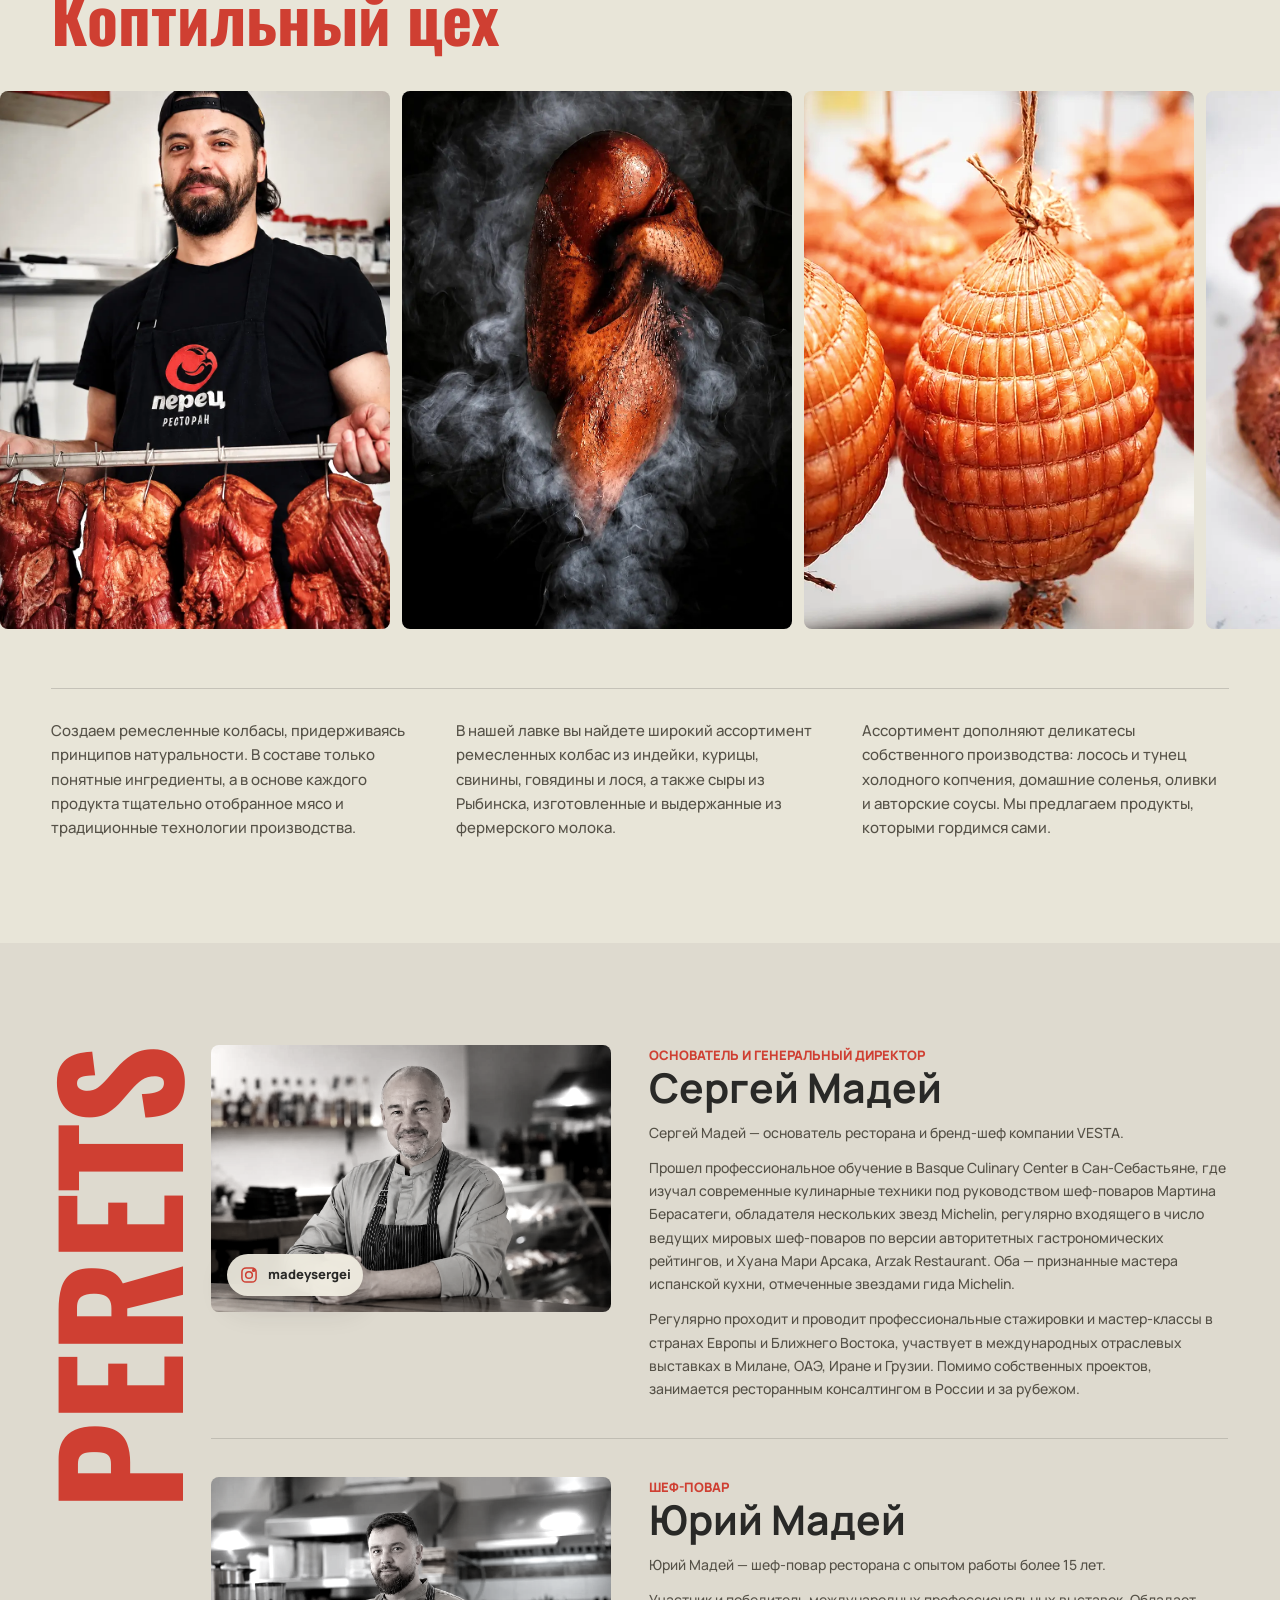
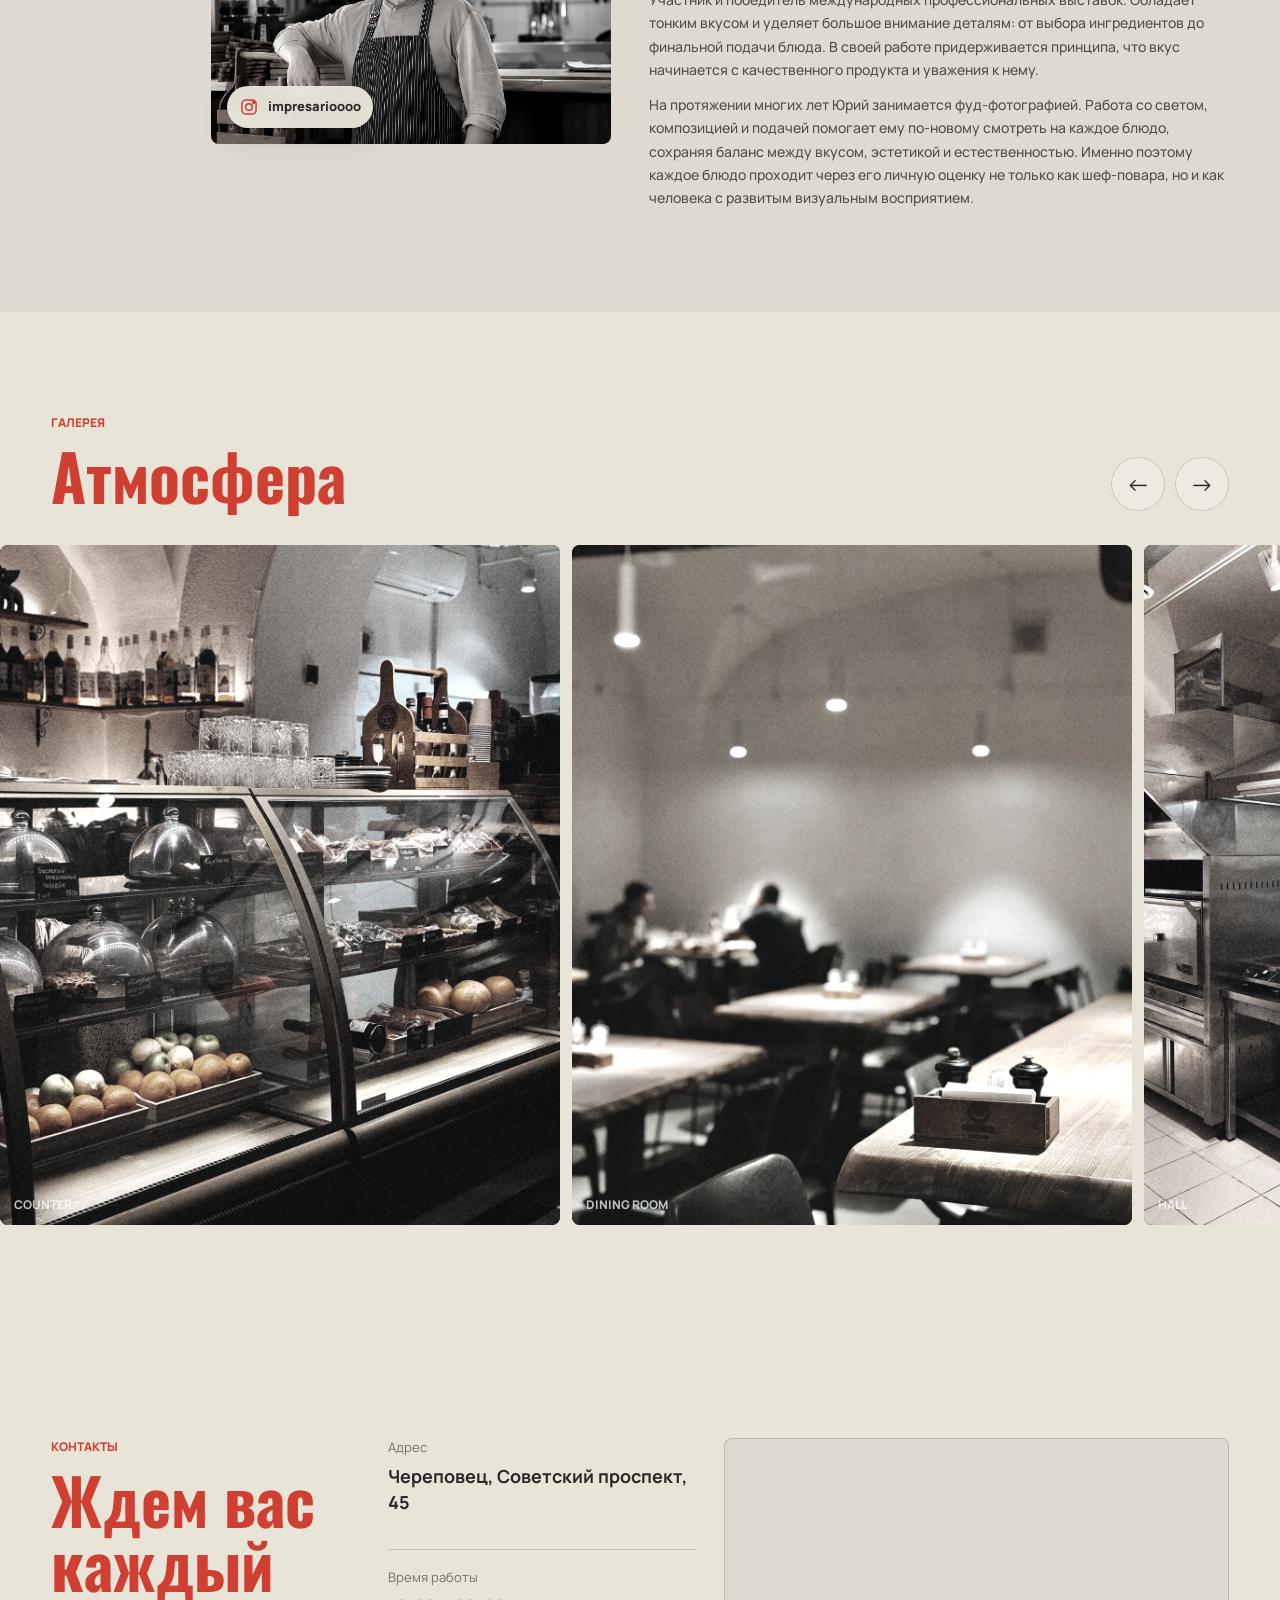
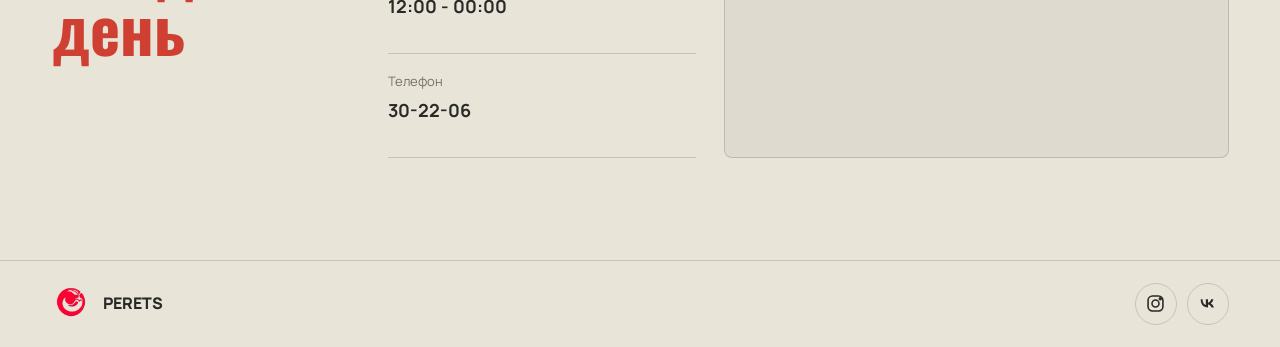
==== commit 3bdcd203: "edit page" ====
--- a/index.html
+++ b/index.html
@@ -35,7 +35,7 @@
       </nav>
 
       <div class="header-actions">
-        <a class="account-link" href="#contacts">Позвонить</a>
+        <a class="account-link" href="tel:+78202302206">Позвонить</a>
       </div>
     </header>
 
--- a/styles.css
+++ b/styles.css
@@ -118,14 +118,15 @@
   position: fixed;
   top: 0;
   left: 0;
-  right: 0;
+  right: auto;
+  width: 100vw;
+  max-width: 100%;
   z-index: 20;
   display: grid;
   grid-template-columns: 1fr auto 1fr;
   align-items: center;
   gap: 24px;
-  padding: 14px clamp(18px, 4vw, 54px) 14px
-    calc(var(--hero-rail-left) + var(--hero-rail-width) + clamp(22px, 2.6vw, 38px));
+  padding: 14px clamp(18px, 4vw, 54px);
   border-bottom: 1px solid transparent;
   background: transparent;
   color: rgba(255, 255, 255, 0.82);
@@ -168,11 +169,32 @@
   color: inherit;
 }
 
+.site-header .brand {
+  width: fit-content;
+  min-height: 48px;
+  padding: 4px 12px 4px 6px;
+  border: 1px solid rgba(255, 255, 255, 0.34);
+  border-radius: 999px;
+  background: rgba(41, 41, 39, 0.4);
+  box-shadow: 0 14px 34px rgba(0, 0, 0, 0.18);
+  backdrop-filter: blur(14px);
+}
+
 .brand img {
   width: 40px;
   height: 40px;
   border-radius: 50%;
   object-fit: cover;
+}
+
+.site-header .brand img {
+  border: 2px solid rgba(255, 255, 255, 0.76);
+}
+
+.site-header.is-scrolled .brand {
+  border-color: rgba(41, 41, 39, 0.12);
+  background: rgba(241, 238, 226, 0.9);
+  box-shadow: 0 12px 28px rgba(41, 41, 39, 0.1);
 }
 
 .top-nav {
@@ -419,7 +441,6 @@
 
 .hero-hours span,
 .contacts-list span,
-.product-meta,
 .product-description {
   color: var(--muted);
   font-size: 13px;
@@ -643,15 +664,6 @@
   border-top: 1px solid rgba(41, 41, 39, 0.12);
 }
 
-.product-meta {
-  display: block;
-  min-height: 19px;
-  margin-bottom: 9px;
-  overflow: hidden;
-  text-overflow: ellipsis;
-  white-space: nowrap;
-}
-
 .product-title {
   display: -webkit-box;
   margin: 0;
@@ -665,6 +677,14 @@
   -webkit-line-clamp: 3;
 }
 
+.product-summary {
+  display: flex;
+  align-items: center;
+  justify-content: flex-start;
+  min-height: 32px;
+  margin-top: 12px;
+}
+
 .product-details {
   display: grid;
   max-height: 0;
@@ -702,8 +722,7 @@
   margin-top: 12px;
 }
 
-.product-composition span,
-.product-footer span {
+.product-composition span {
   color: var(--muted);
   font-size: 12px;
   font-weight: 800;
@@ -714,16 +733,6 @@
   margin: 0;
   color: #4b4943;
   font-size: 13px;
-}
-
-.product-footer {
-  display: flex;
-  align-items: center;
-  justify-content: space-between;
-  gap: 12px;
-  margin-top: 14px;
-  padding-top: 12px;
-  border-top: 1px solid rgba(41, 41, 39, 0.12);
 }
 
 .price {
@@ -1333,7 +1342,6 @@
 
   .site-header {
     grid-template-columns: 1fr auto;
-    padding-left: calc(var(--hero-rail-width) + 14px);
   }
 
   .top-nav {
@@ -1454,7 +1462,23 @@
 
 @media (max-width: 620px) {
   .site-header {
-    padding: 11px 14px 11px calc(var(--hero-rail-width) + 12px);
+    display: flex;
+    align-items: center;
+    justify-content: space-between;
+    padding: 11px 14px;
+    gap: 10px;
+  }
+
+  .site-header .brand {
+    flex: 0 1 auto;
+    min-height: 42px;
+    gap: 8px;
+    padding: 3px 9px 3px 4px;
+  }
+
+  .site-header .brand img {
+    width: 34px;
+    height: 34px;
   }
 
   .brand span {
@@ -1462,6 +1486,7 @@
   }
 
   .header-actions {
+    flex: 0 0 auto;
     gap: 6px;
   }
 
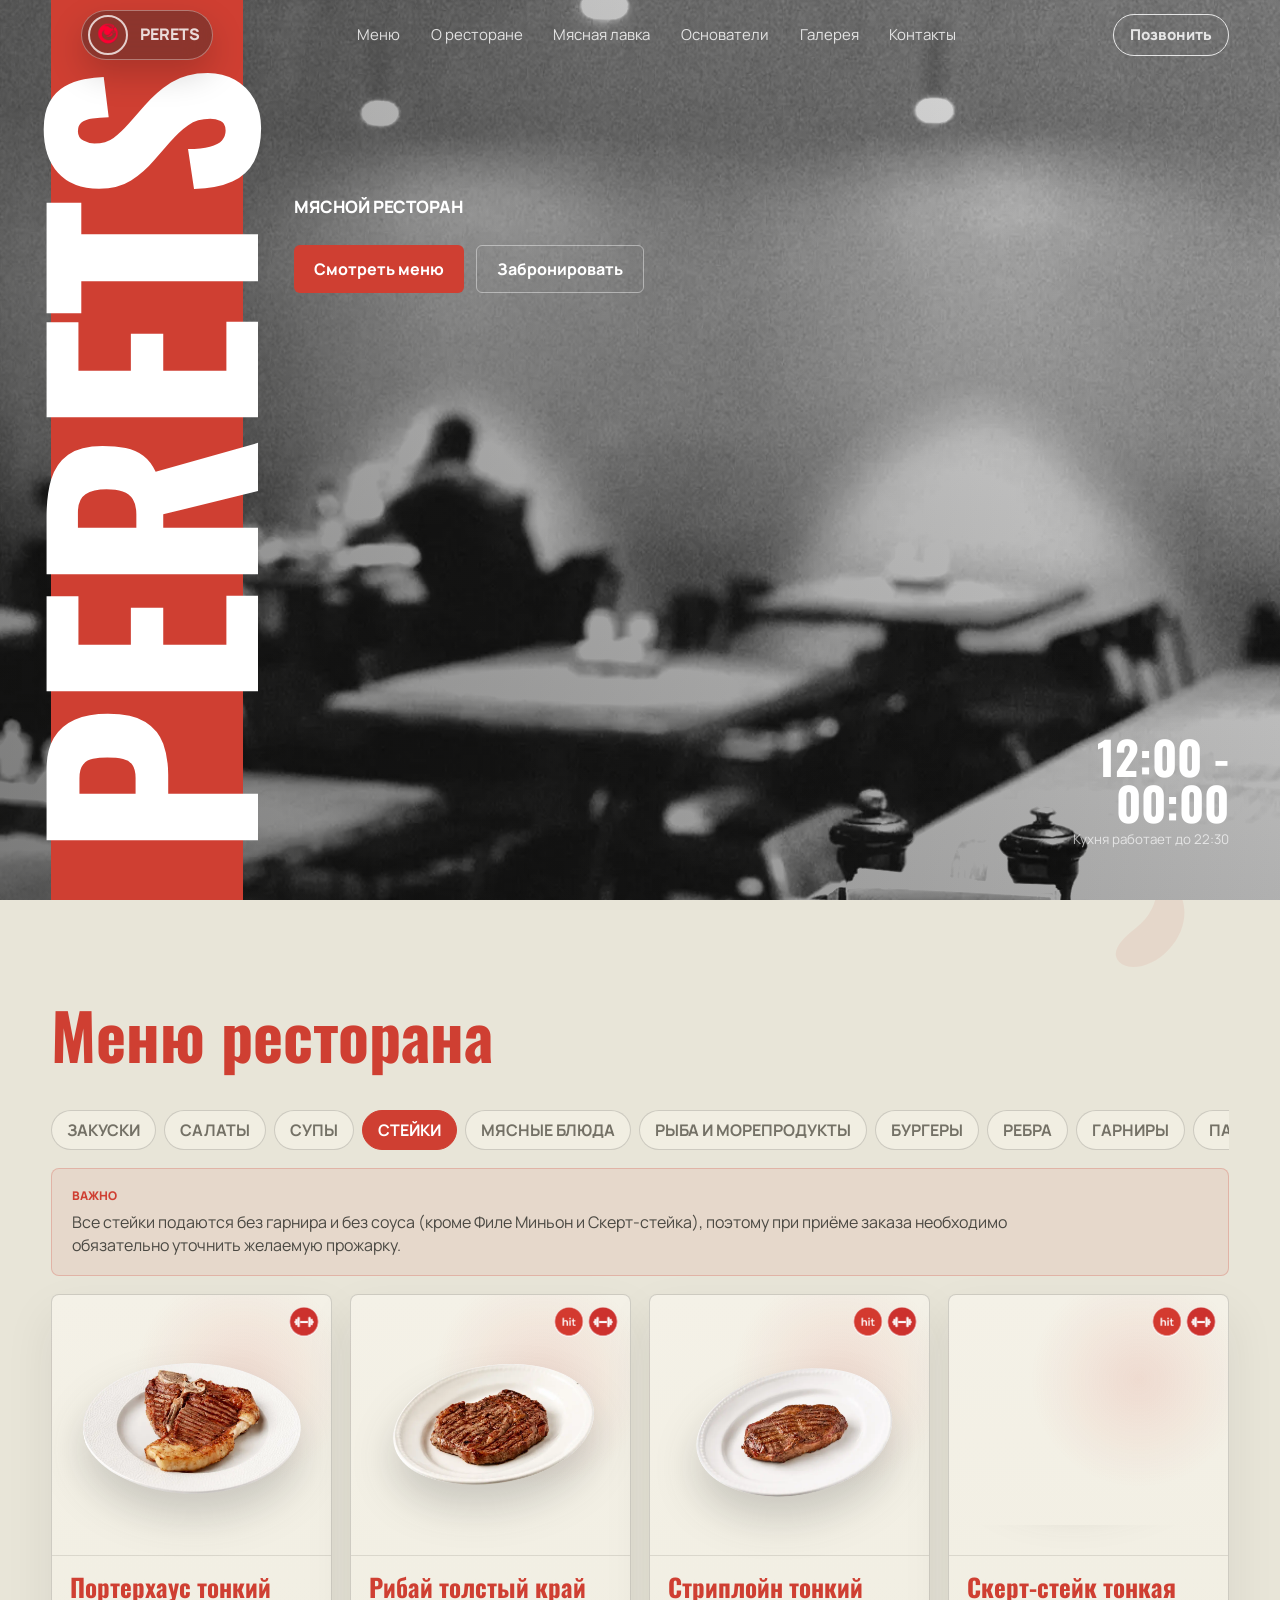
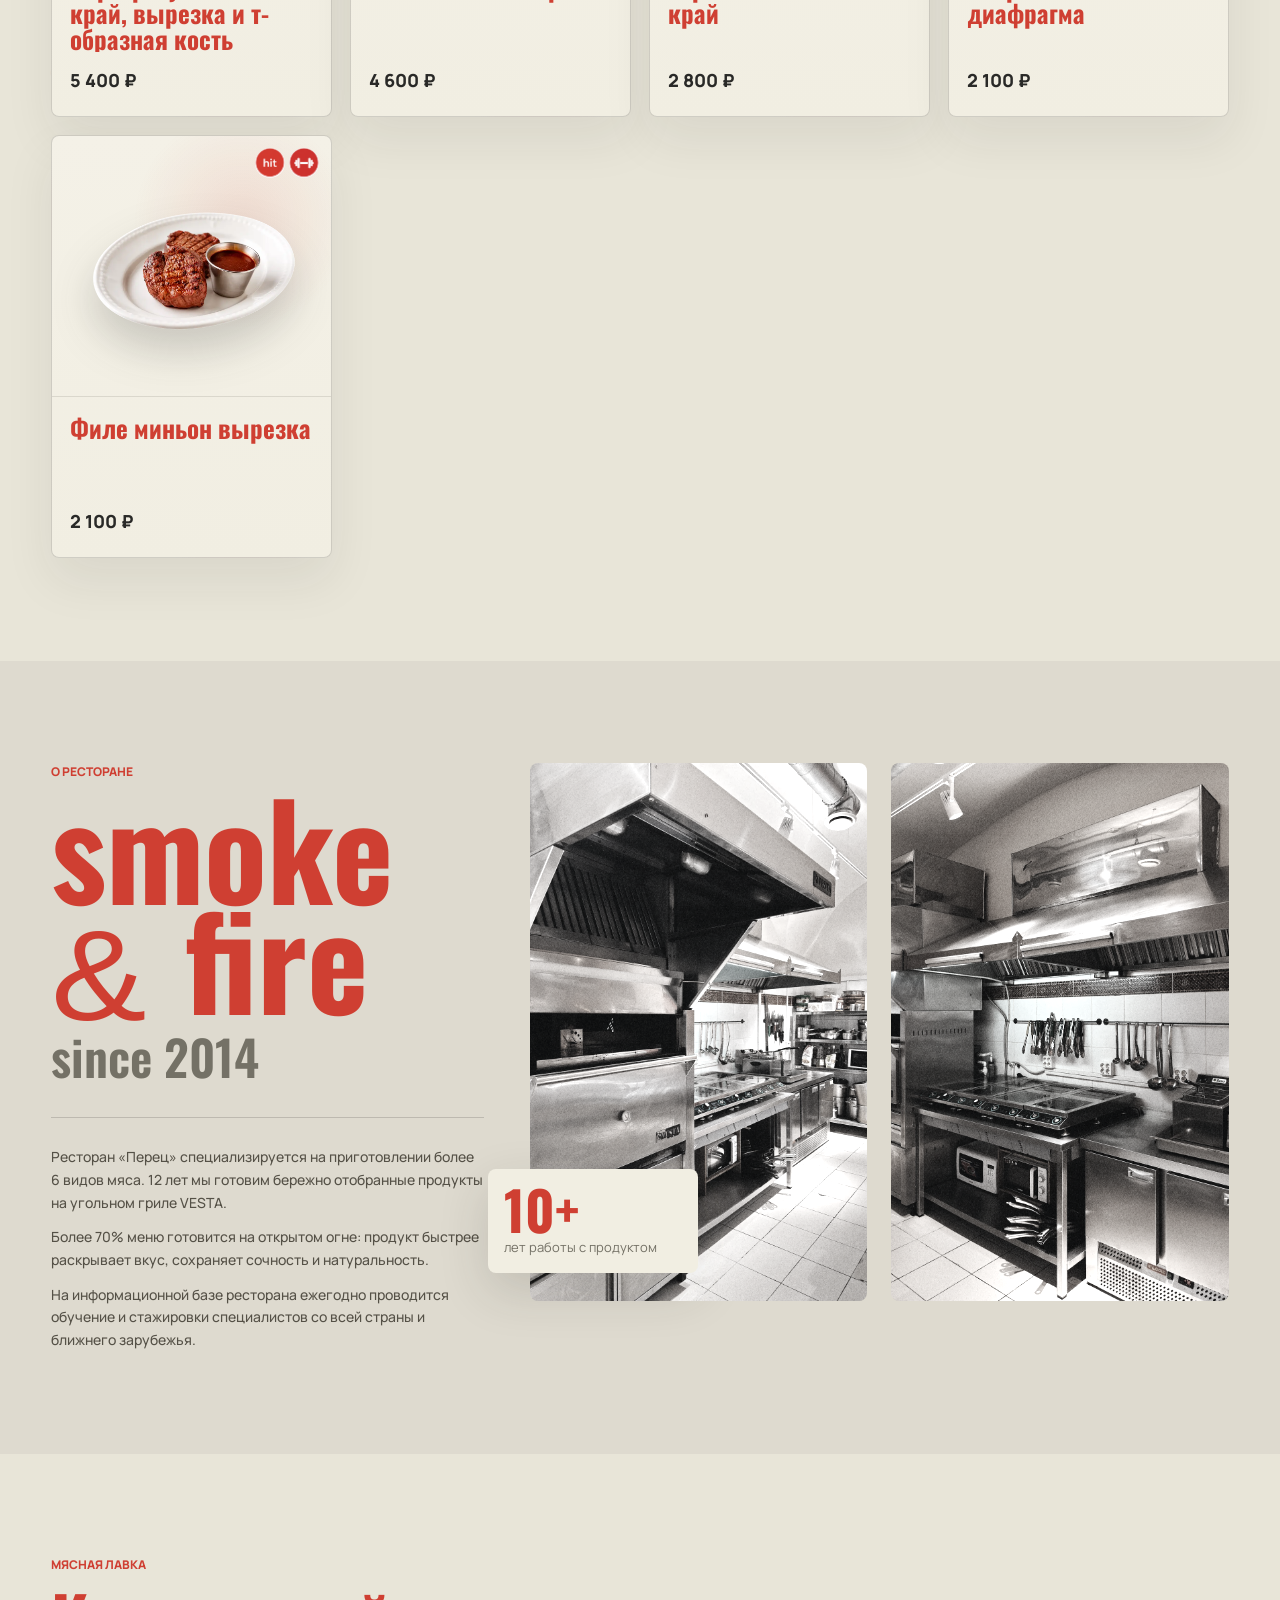
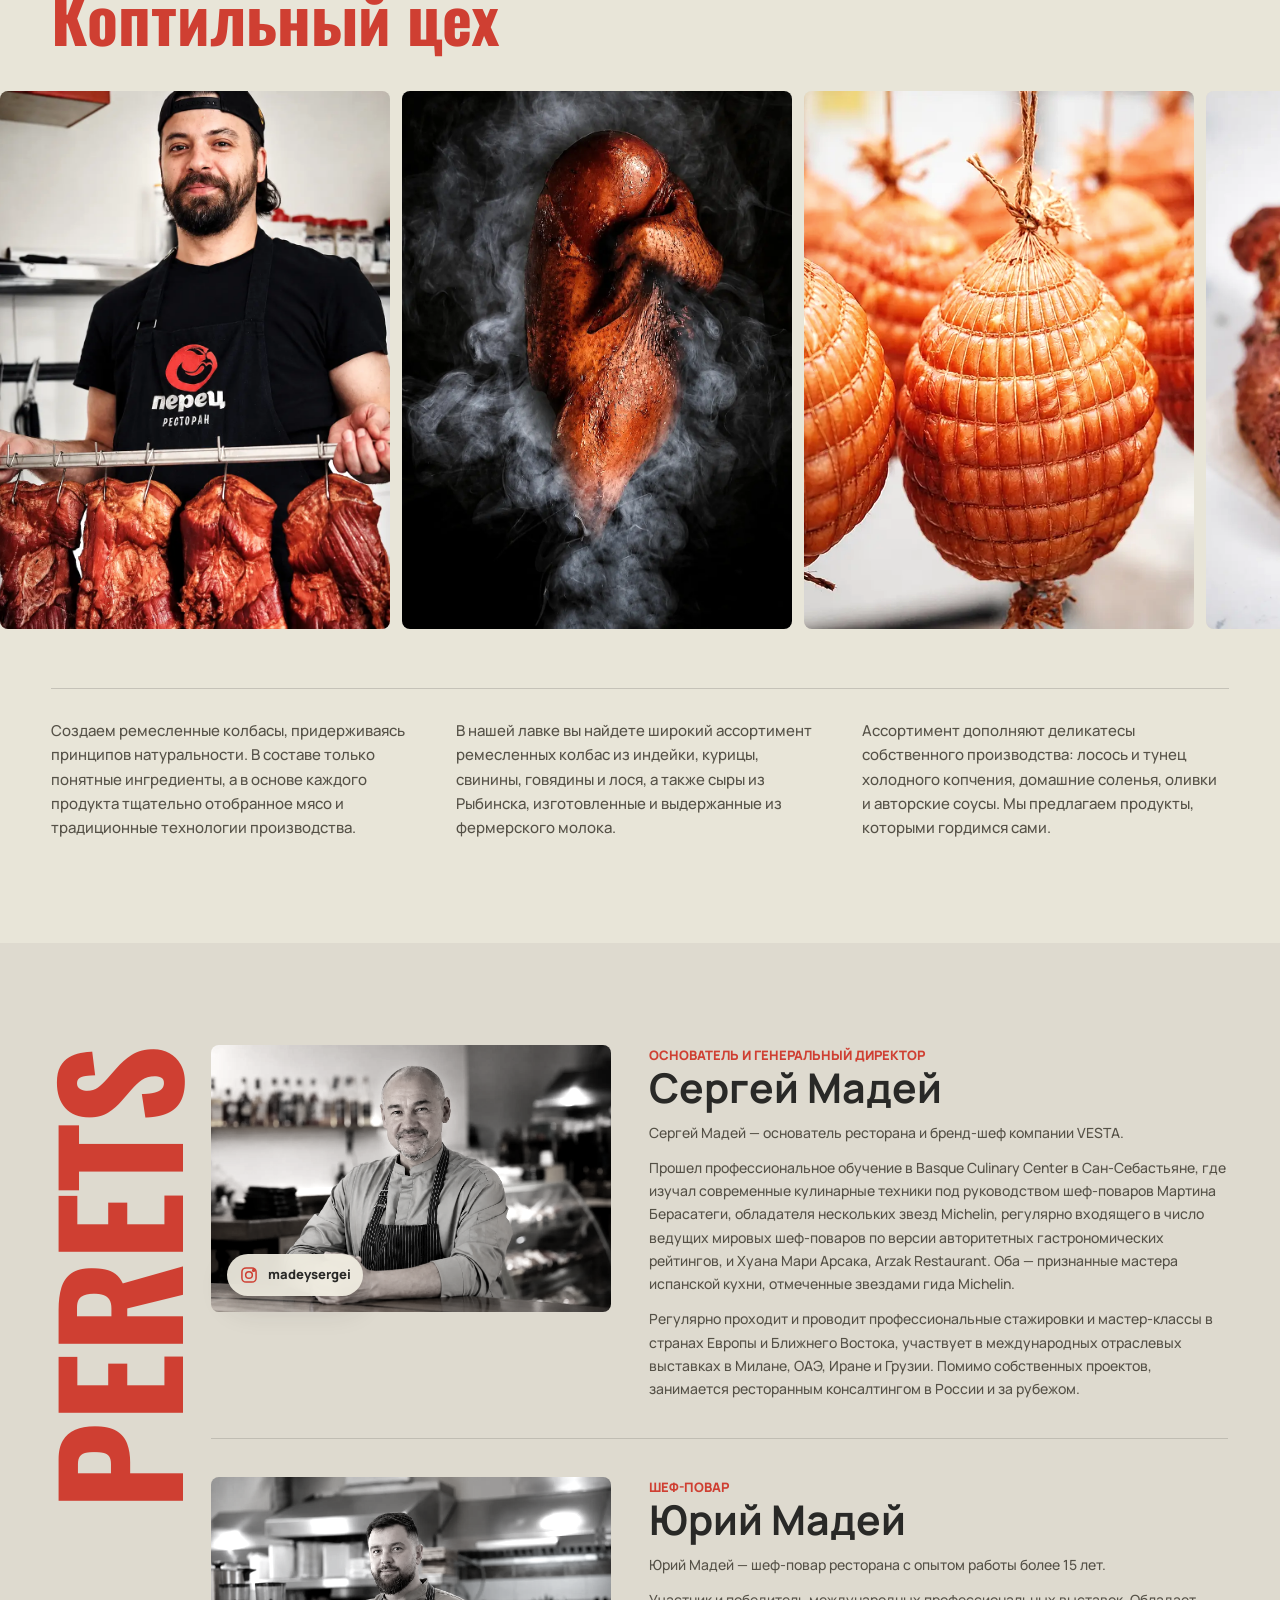
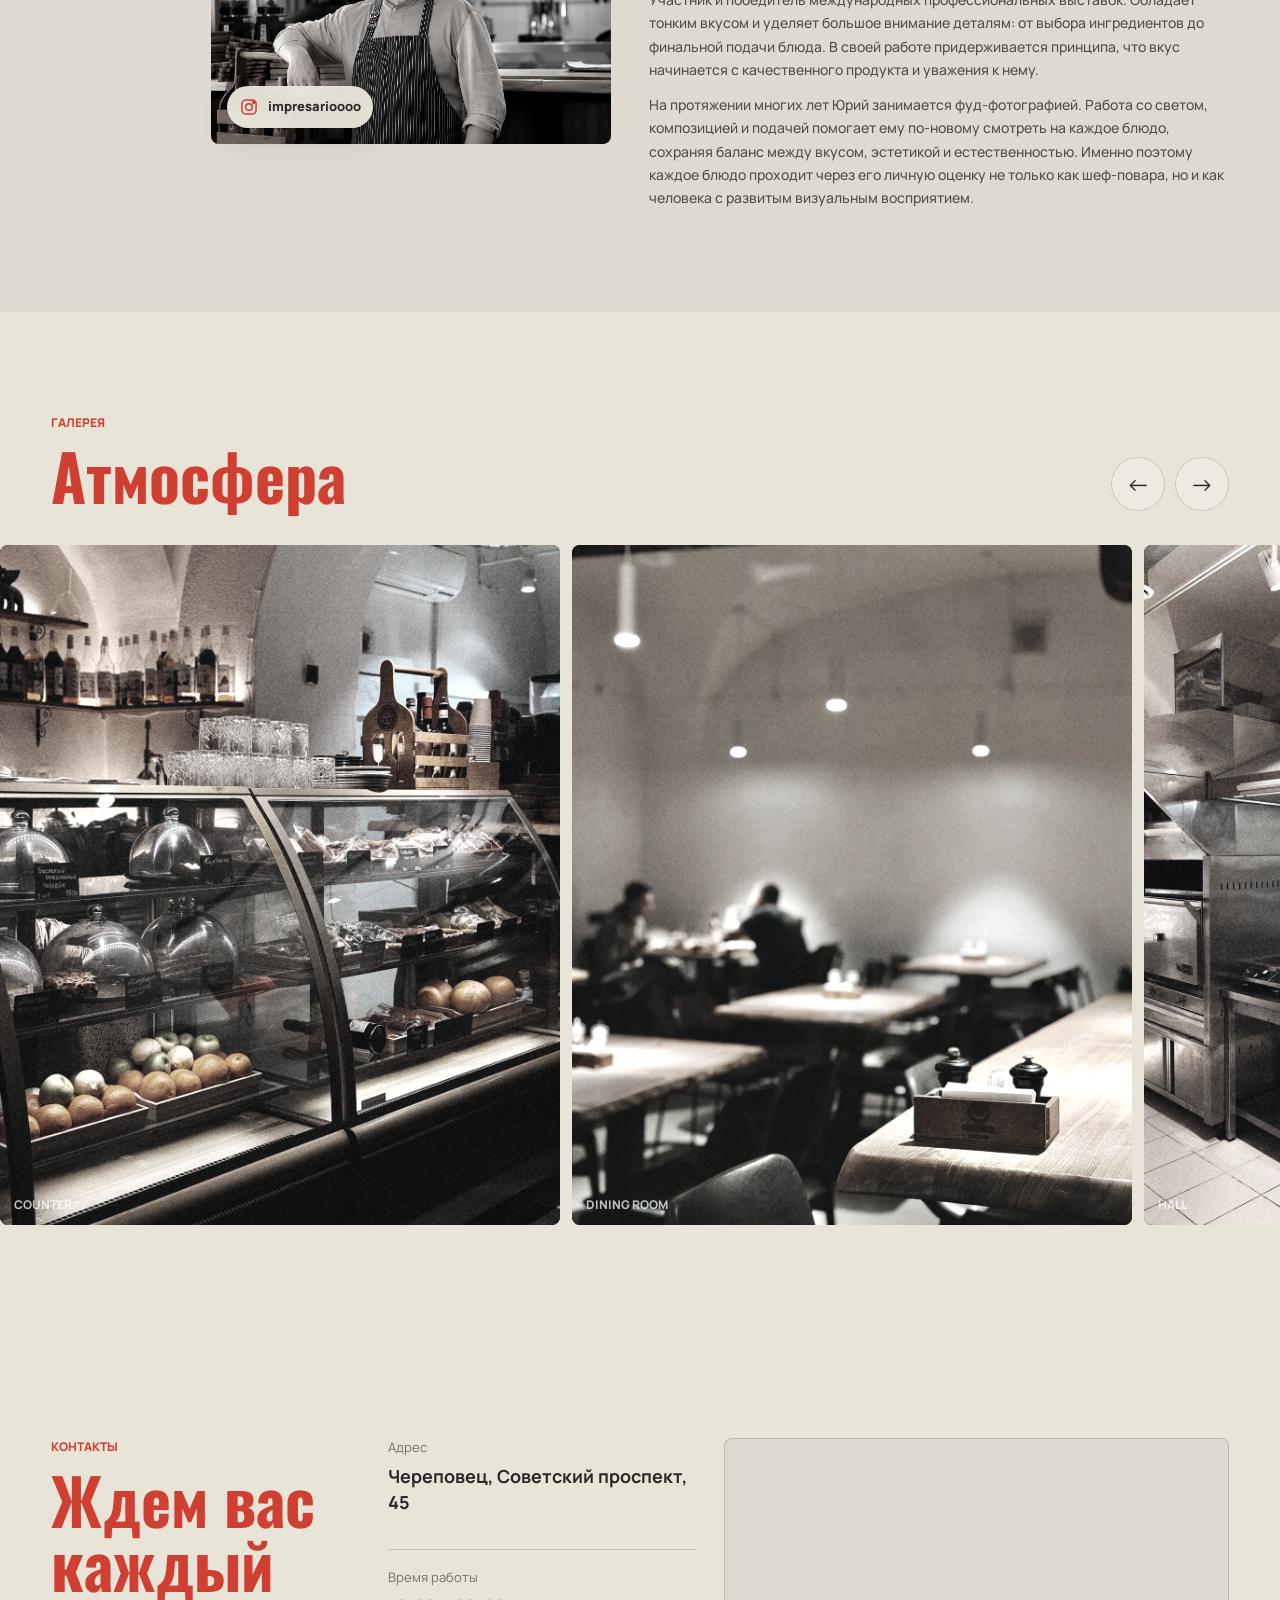
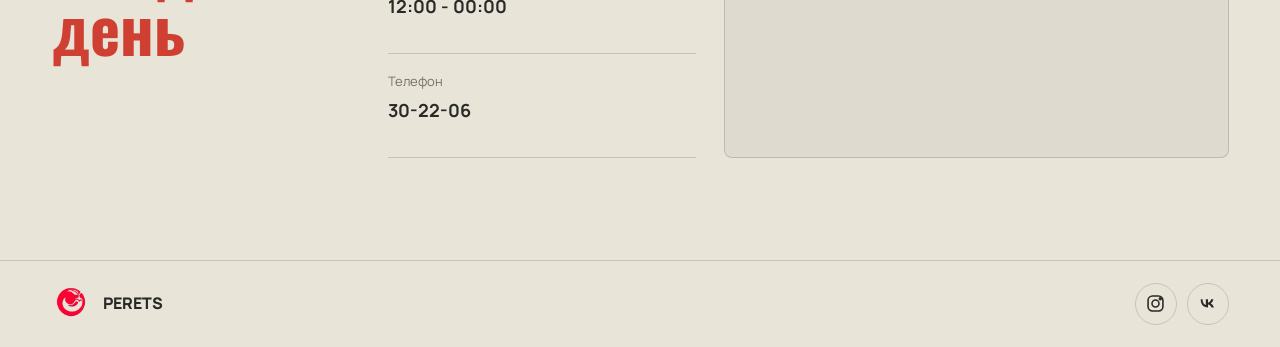
==== commit 644ac487: "edit page" ====
--- a/index.html
+++ b/index.html
@@ -35,8 +35,29 @@
       </nav>
 
       <div class="header-actions">
+        <button
+          class="menu-toggle"
+          type="button"
+          aria-label="Открыть навигацию"
+          aria-controls="mobile-nav"
+          aria-expanded="false"
+          data-menu-toggle
+        >
+          <span></span>
+          <span></span>
+          <span></span>
+        </button>
         <a class="account-link" href="tel:+78202302206">Позвонить</a>
       </div>
+
+      <nav class="mobile-nav" id="mobile-nav" aria-label="Мобильная навигация" data-mobile-nav>
+        <a href="#menu">Меню</a>
+        <a href="#about">О ресторане</a>
+        <a href="#lavka">Мясная лавка</a>
+        <a href="#founders">Основатели</a>
+        <a href="#gallery">Галерея</a>
+        <a href="#contacts">Контакты</a>
+      </nav>
     </header>
 
     <main id="top">
--- a/styles.css
+++ b/styles.css
@@ -184,10 +184,11 @@
   width: 40px;
   height: 40px;
   border-radius: 50%;
-  object-fit: cover;
+  object-fit: contain;
 }
 
 .site-header .brand img {
+  padding: 4px;
   border: 2px solid rgba(255, 255, 255, 0.76);
 }
 
@@ -215,7 +216,8 @@
 }
 
 .button,
-.category-tab {
+.category-tab,
+.menu-toggle {
   border: 0;
   cursor: pointer;
 }
@@ -245,6 +247,54 @@
 .account-link.is-active {
   border-color: rgba(207, 63, 50, 0.34);
   color: var(--accent);
+}
+
+.menu-toggle {
+  display: none;
+  position: relative;
+  align-items: center;
+  justify-content: center;
+  width: 42px;
+  height: 42px;
+  border: 1px solid currentColor;
+  border-radius: 50%;
+  background: transparent;
+  color: inherit;
+}
+
+.menu-toggle span {
+  position: absolute;
+  width: 17px;
+  height: 2px;
+  border-radius: 999px;
+  background: currentColor;
+  transition:
+    transform 180ms ease,
+    opacity 160ms ease;
+}
+
+.menu-toggle span:nth-child(1) {
+  transform: translateY(-6px);
+}
+
+.menu-toggle span:nth-child(3) {
+  transform: translateY(6px);
+}
+
+.site-header.is-menu-open .menu-toggle span:nth-child(1) {
+  transform: rotate(45deg);
+}
+
+.site-header.is-menu-open .menu-toggle span:nth-child(2) {
+  opacity: 0;
+}
+
+.site-header.is-menu-open .menu-toggle span:nth-child(3) {
+  transform: rotate(-45deg);
+}
+
+.mobile-nav {
+  display: none;
 }
 
 .hero {
@@ -1288,6 +1338,28 @@
 }
 
 @media (min-width: 901px) {
+  .site-header {
+    grid-template-columns:
+      calc(var(--hero-rail-left) + var(--hero-rail-width) + clamp(28px, 3vw, 46px))
+      auto
+      1fr;
+  }
+
+  .site-header .brand {
+    position: absolute;
+    top: 50%;
+    left: calc(var(--hero-rail-left) + (var(--hero-rail-width) / 2));
+    transform: translate(-50%, -50%);
+  }
+
+  .top-nav {
+    grid-column: 2;
+  }
+
+  .header-actions {
+    grid-column: 3;
+  }
+
   .about-columns p + p {
     margin-top: clamp(34px, 4vw, 64px);
   }
@@ -1346,6 +1418,65 @@
 
   .top-nav {
     display: none;
+  }
+
+  .menu-toggle {
+    display: inline-flex;
+  }
+
+  .mobile-nav {
+    position: absolute;
+    top: calc(100% + 8px);
+    left: 14px;
+    right: 14px;
+    display: grid;
+    gap: 4px;
+    padding: 10px;
+    border: 1px solid rgba(41, 41, 39, 0.14);
+    border-radius: 8px;
+    background: rgba(241, 238, 226, 0.96);
+    color: var(--ink);
+    box-shadow: 0 24px 60px rgba(41, 41, 39, 0.2);
+    opacity: 0;
+    pointer-events: none;
+    transform: translateY(-8px);
+    transition:
+      opacity 180ms ease,
+      transform 180ms ease;
+  }
+
+  .mobile-nav a {
+    display: flex;
+    align-items: center;
+    min-height: 46px;
+    padding: 0 12px;
+    border-radius: 6px;
+    color: inherit;
+    font-weight: 800;
+  }
+
+  .mobile-nav a:hover,
+  .mobile-nav a:focus-visible {
+    background: rgba(207, 63, 50, 0.1);
+    color: var(--accent);
+  }
+
+  .site-header.is-menu-open {
+    background: rgba(232, 229, 216, 0.92);
+    color: var(--ink);
+    backdrop-filter: blur(18px);
+  }
+
+  .site-header.is-menu-open .brand {
+    border-color: rgba(41, 41, 39, 0.12);
+    background: rgba(241, 238, 226, 0.9);
+    color: var(--accent);
+  }
+
+  .site-header.is-menu-open .mobile-nav {
+    opacity: 1;
+    pointer-events: auto;
+    transform: translateY(0);
   }
 
   .section-head,
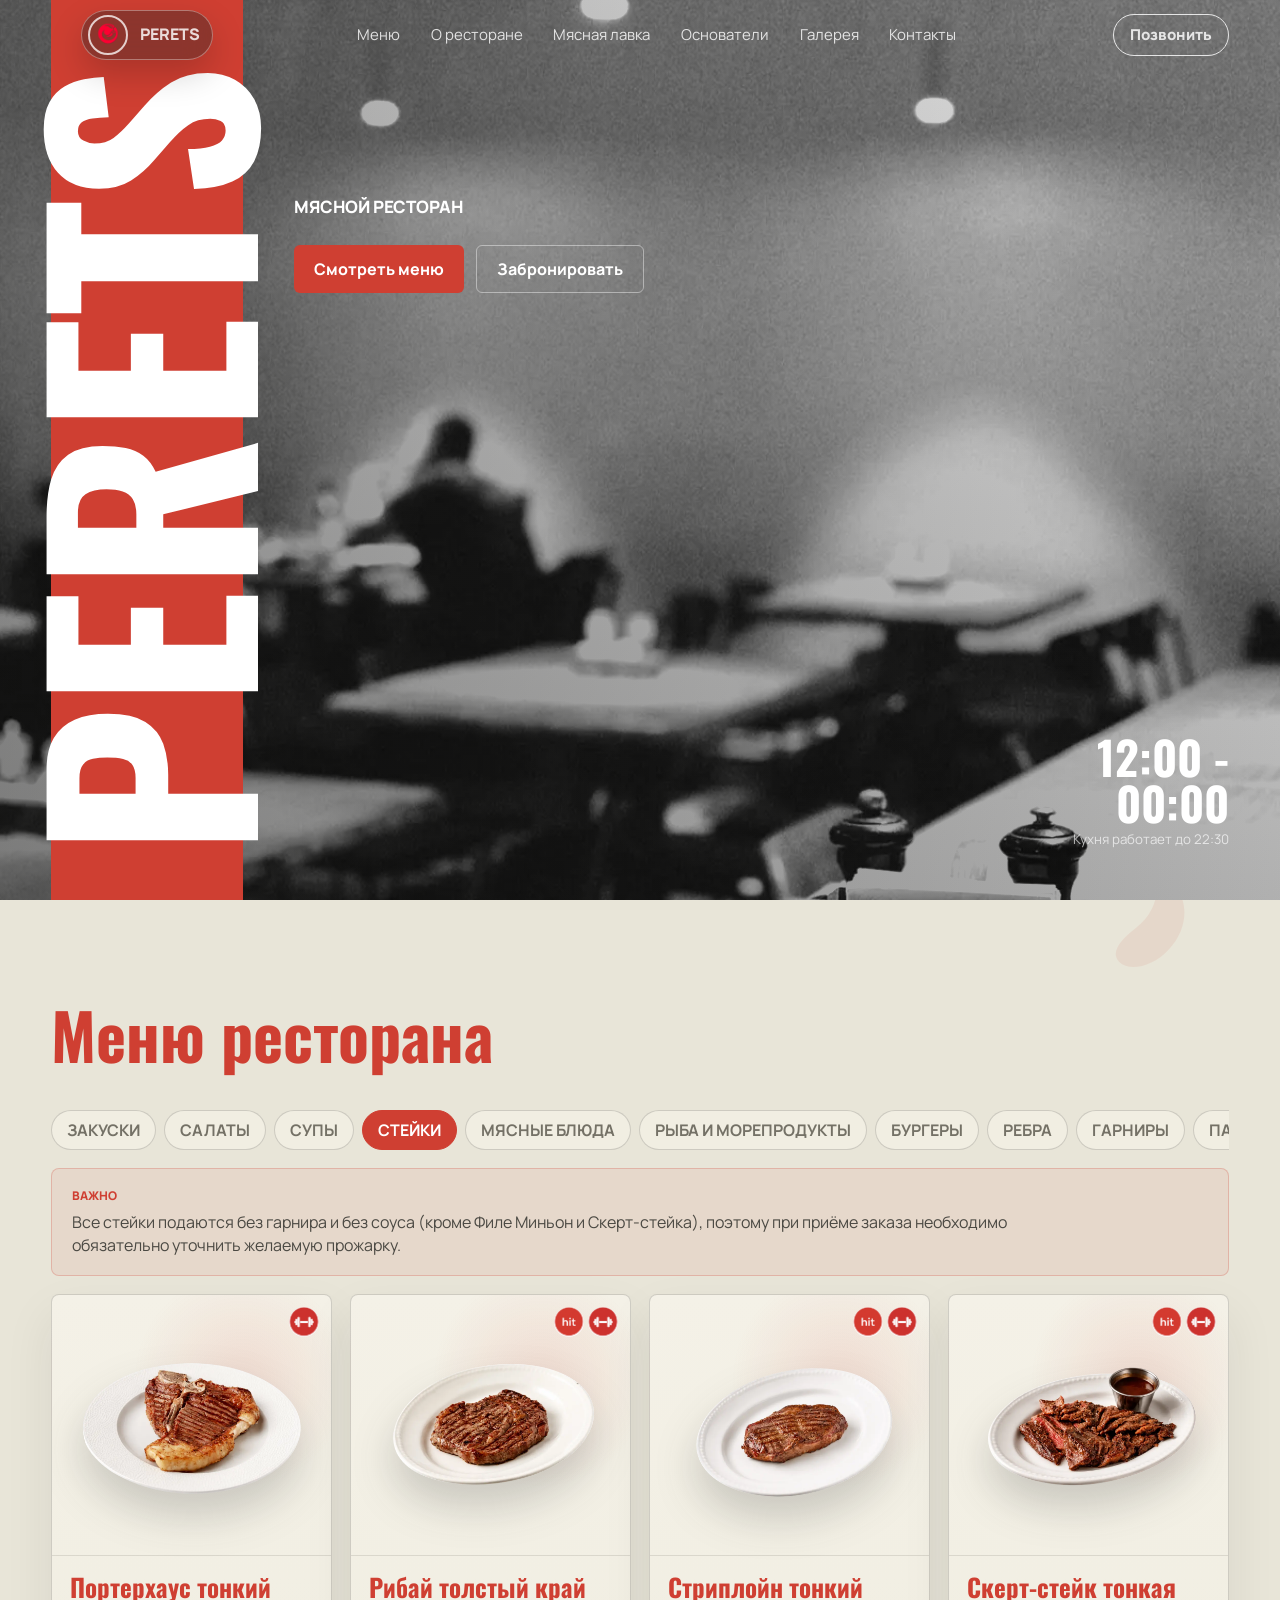
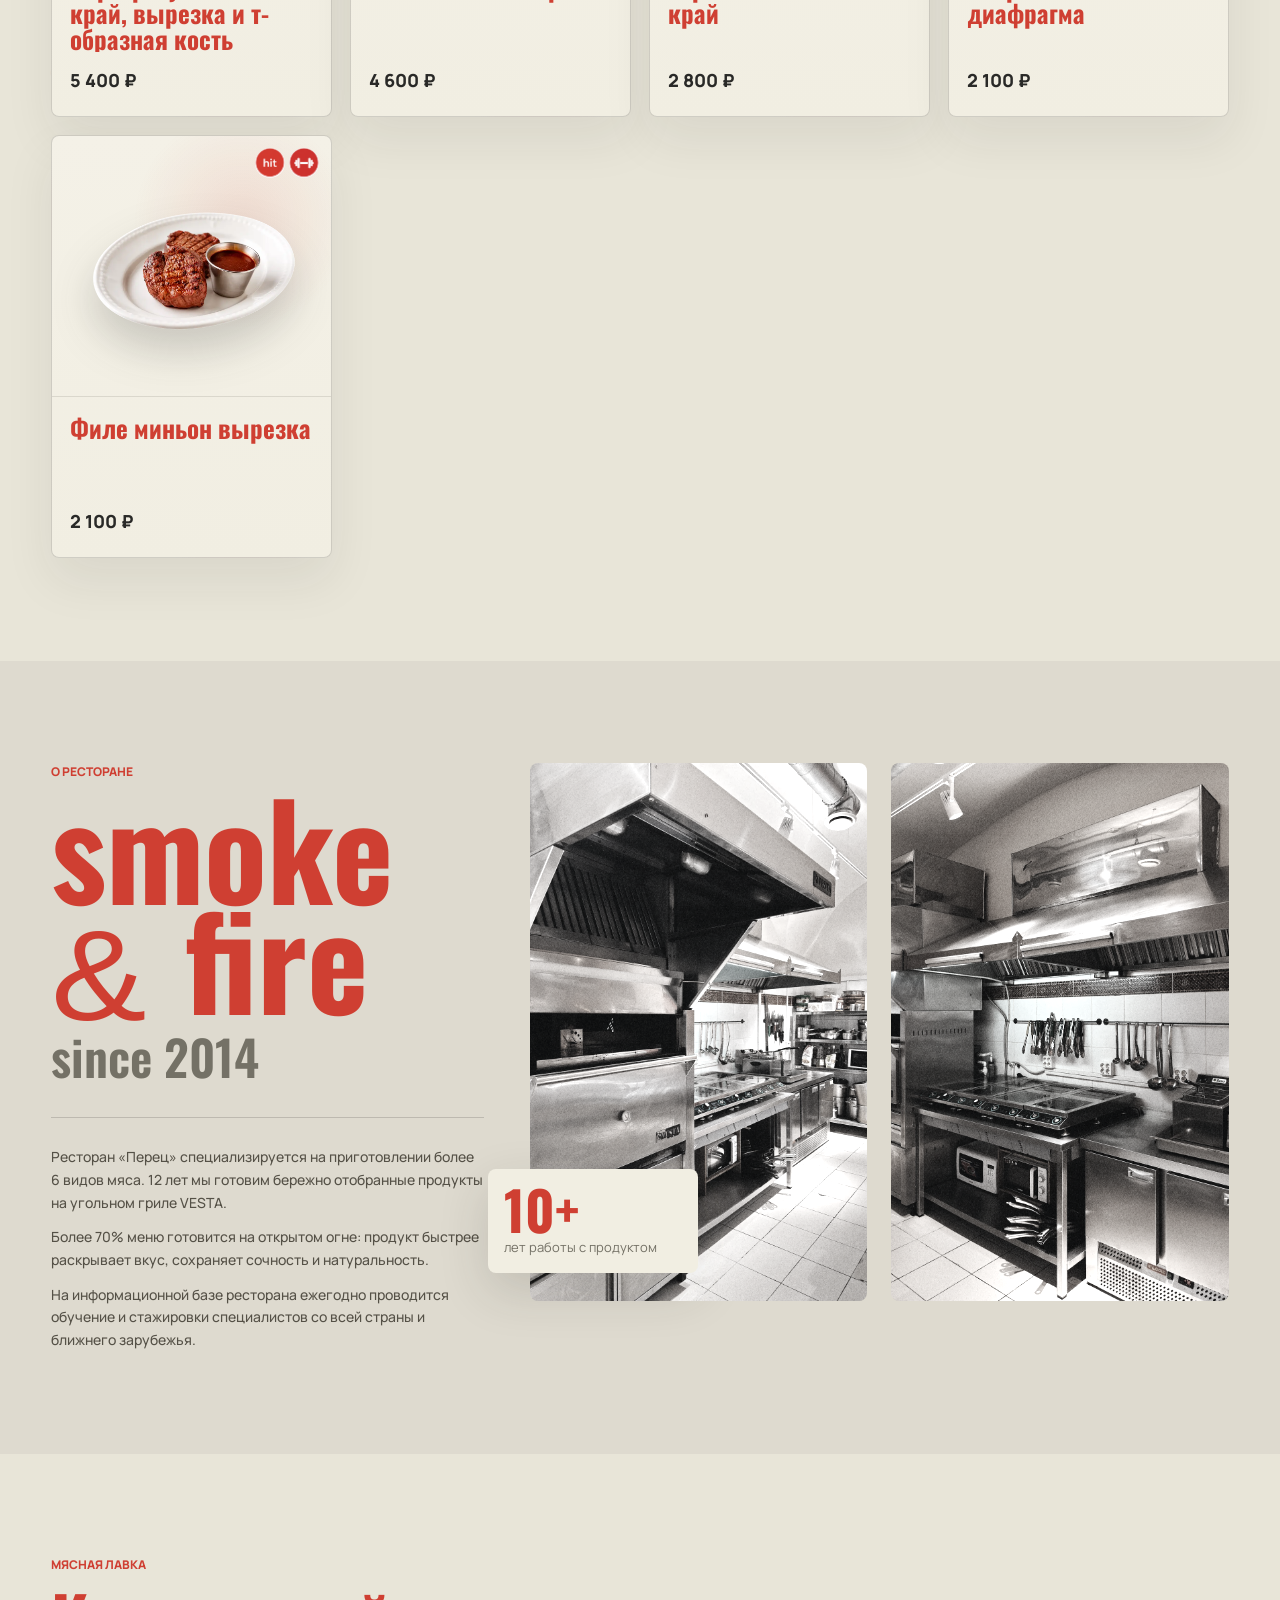
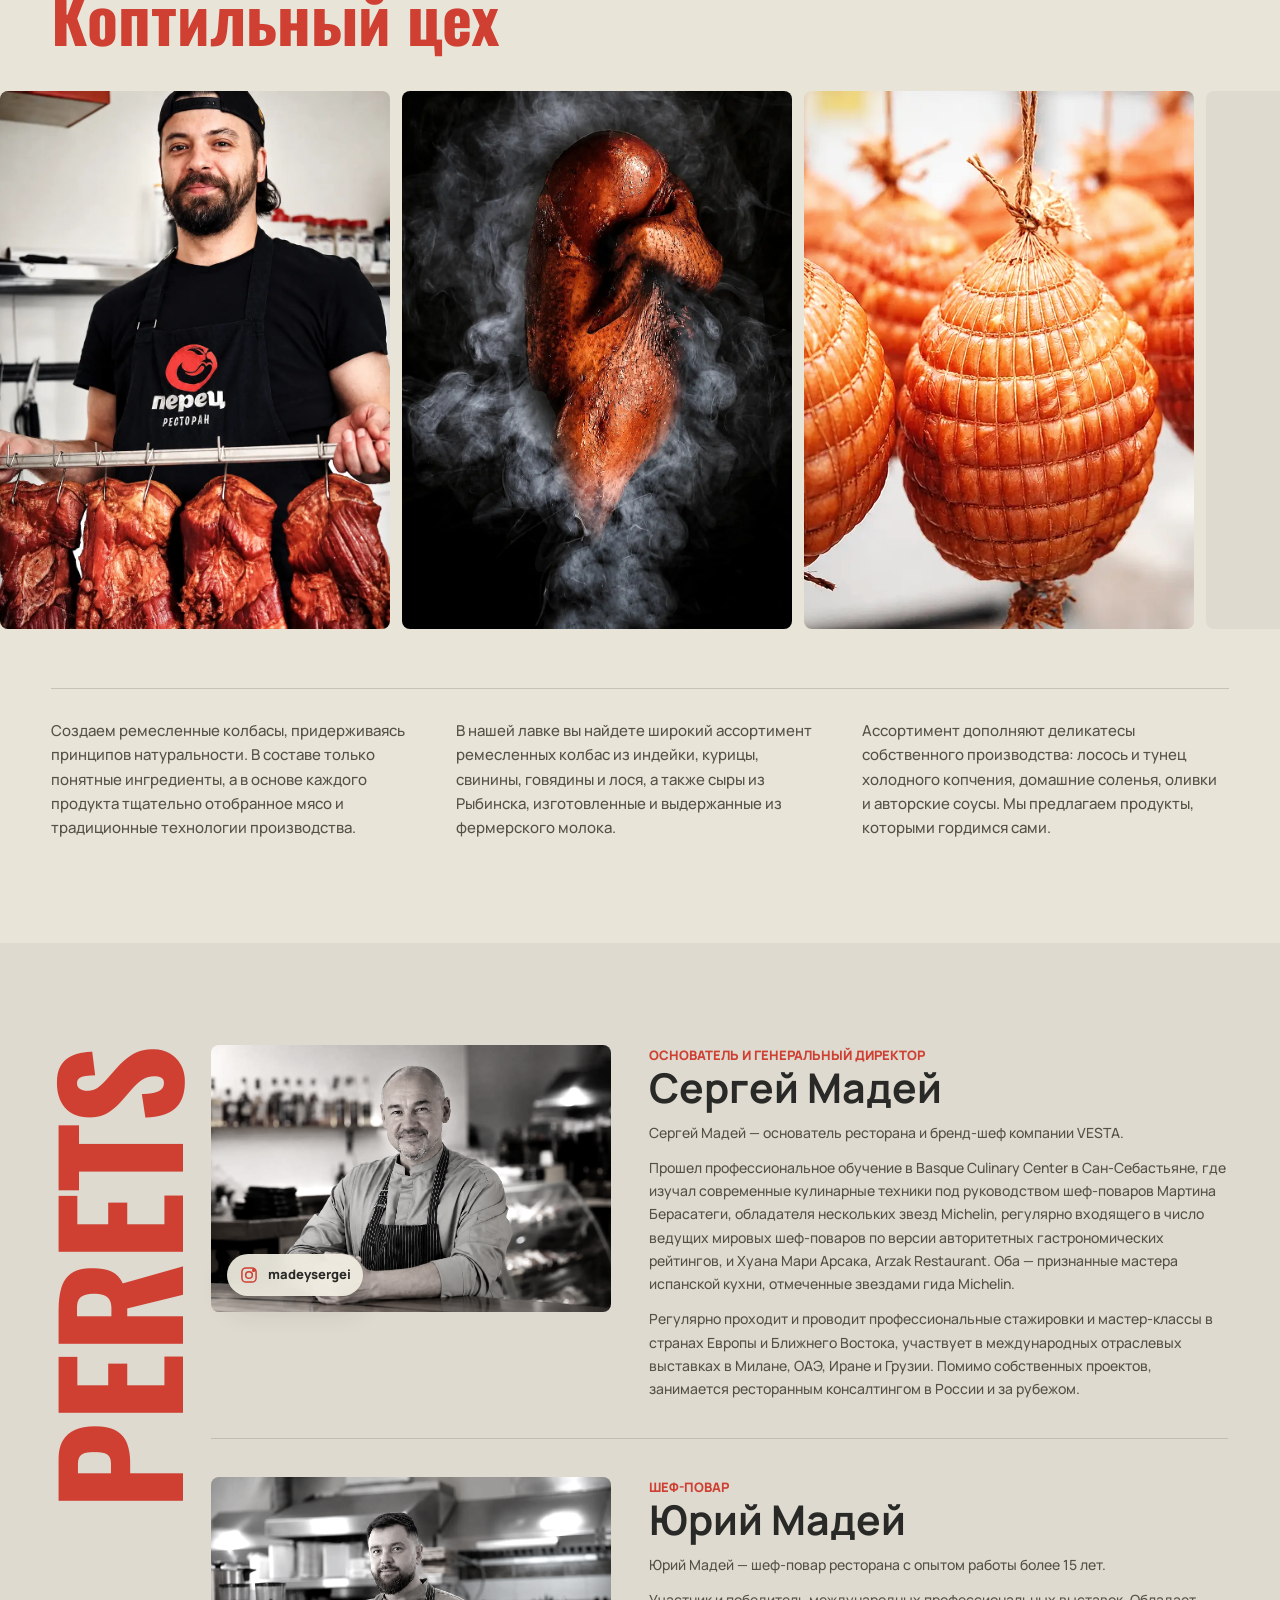
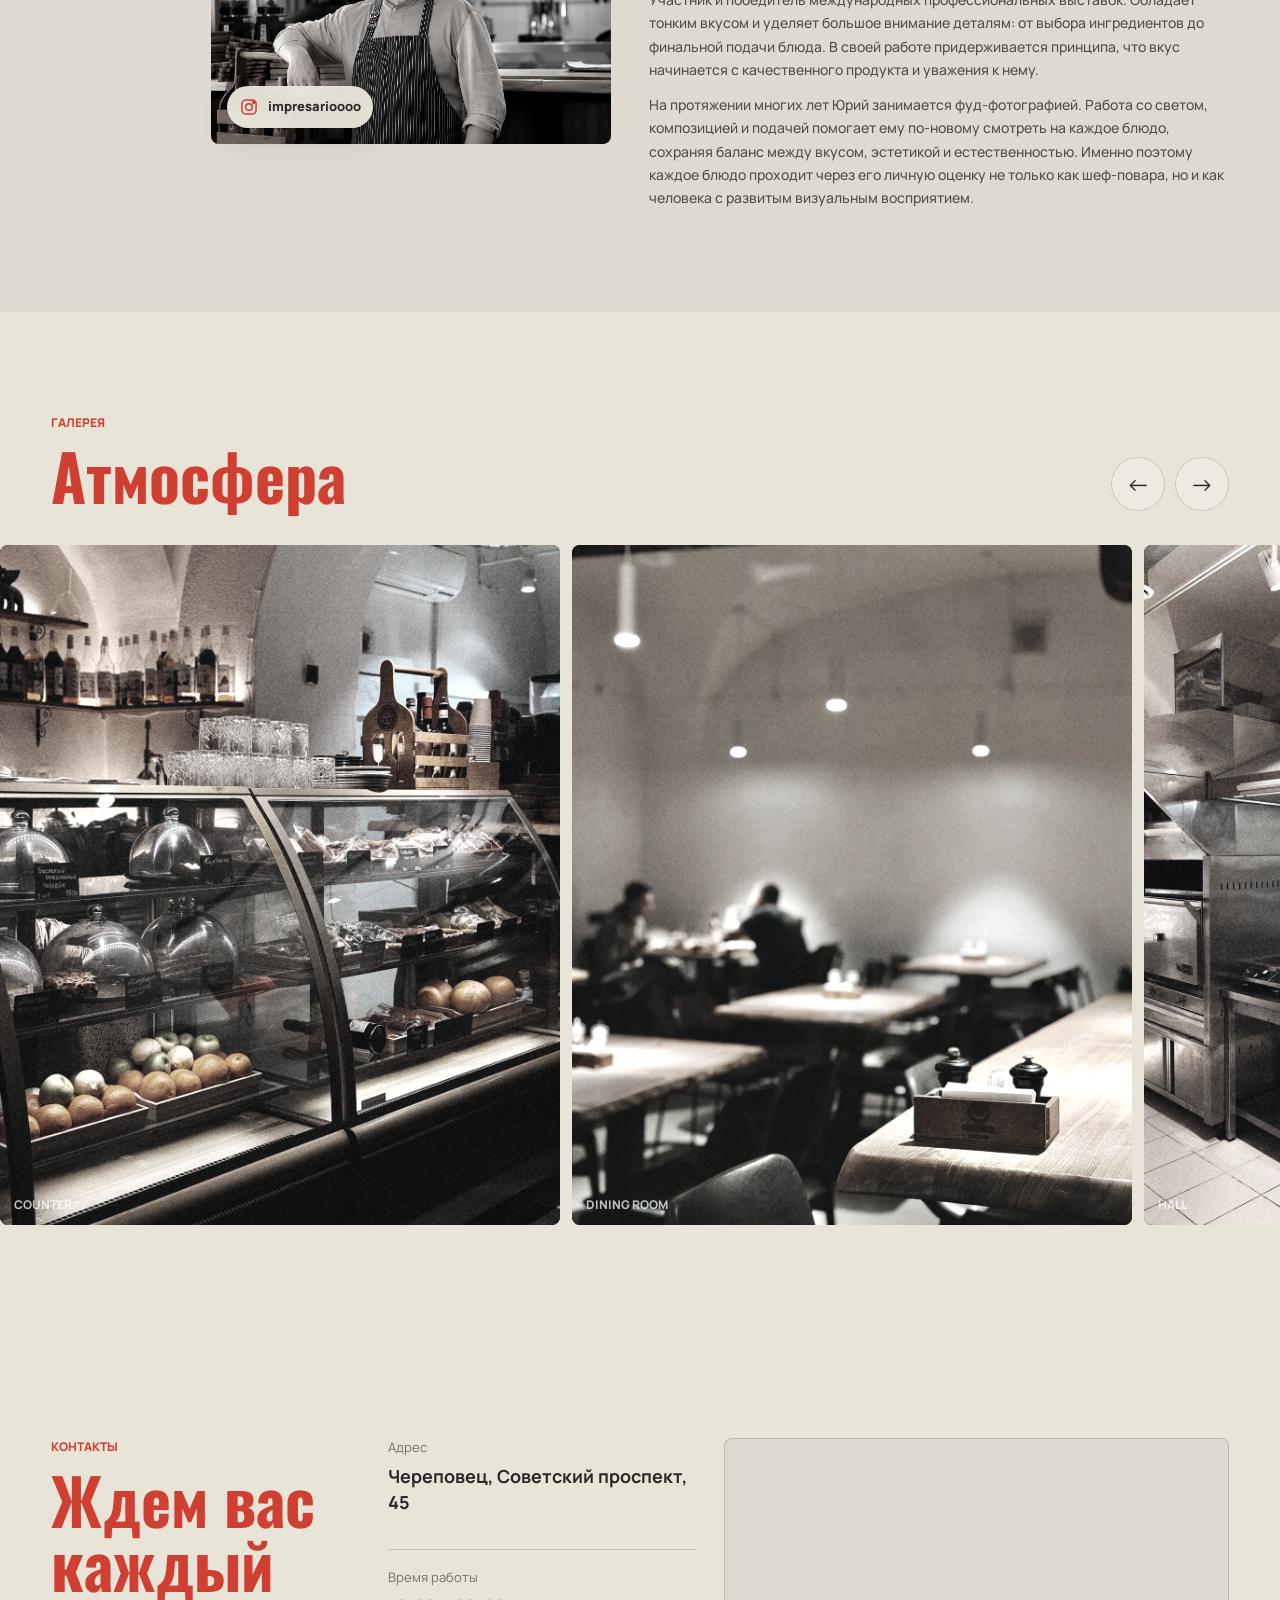
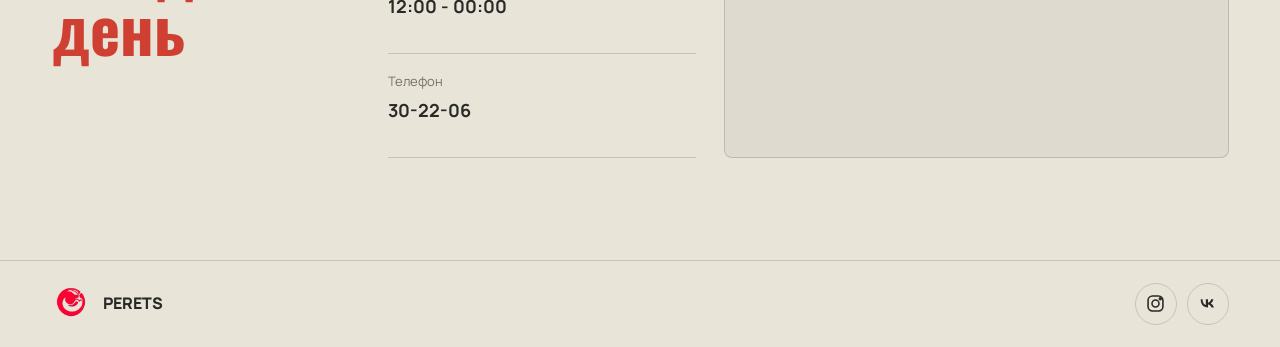
==== commit 8f0584f2: "edit page" ====
--- a/index.html
+++ b/index.html
@@ -186,15 +186,6 @@
               <img src="image/optimized/jpg/lavka/IMG_7164 2.webp" alt="Ассортимент мясной лавки" loading="lazy" decoding="async" />
             </figure>
             <figure class="gallery-slide lavka-slide">
-              <img src="image/optimized/jpg/lavka/IMG_7736 2.webp" alt="Деликатесы мясной лавки" loading="lazy" decoding="async" />
-            </figure>
-            <figure class="gallery-slide lavka-slide">
-              <img src="image/optimized/jpg/lavka/IMG_7737 2.webp" alt="Сыры и мясные деликатесы" loading="lazy" decoding="async" />
-            </figure>
-            <figure class="gallery-slide lavka-slide">
-              <img src="image/optimized/jpg/lavka/IMG_7738 2.webp" alt="Продукты собственного производства" loading="lazy" decoding="async" />
-            </figure>
-            <figure class="gallery-slide lavka-slide">
               <img src="image/optimized/jpg/lavka/IMG_7739 2.webp" alt="Вяленые и копченые продукты" loading="lazy" decoding="async" />
             </figure>
             <figure class="gallery-slide lavka-slide">
@@ -202,12 +193,6 @@
             </figure>
             <figure class="gallery-slide lavka-slide">
               <img src="image/optimized/jpg/lavka/IMG_7743 2.webp" alt="Готовая продукция мясной лавки" loading="lazy" decoding="async" />
-            </figure>
-            <figure class="gallery-slide lavka-slide">
-              <img src="image/optimized/jpg/lavka/IMG_7745.webp" alt="Ремесленная колбаса" loading="lazy" decoding="async" />
-            </figure>
-            <figure class="gallery-slide lavka-slide">
-              <img src="image/optimized/jpg/lavka/IMG_7746.webp" alt="Ассортимент коптильного цеха" loading="lazy" decoding="async" />
             </figure>
           </div>
         </div>
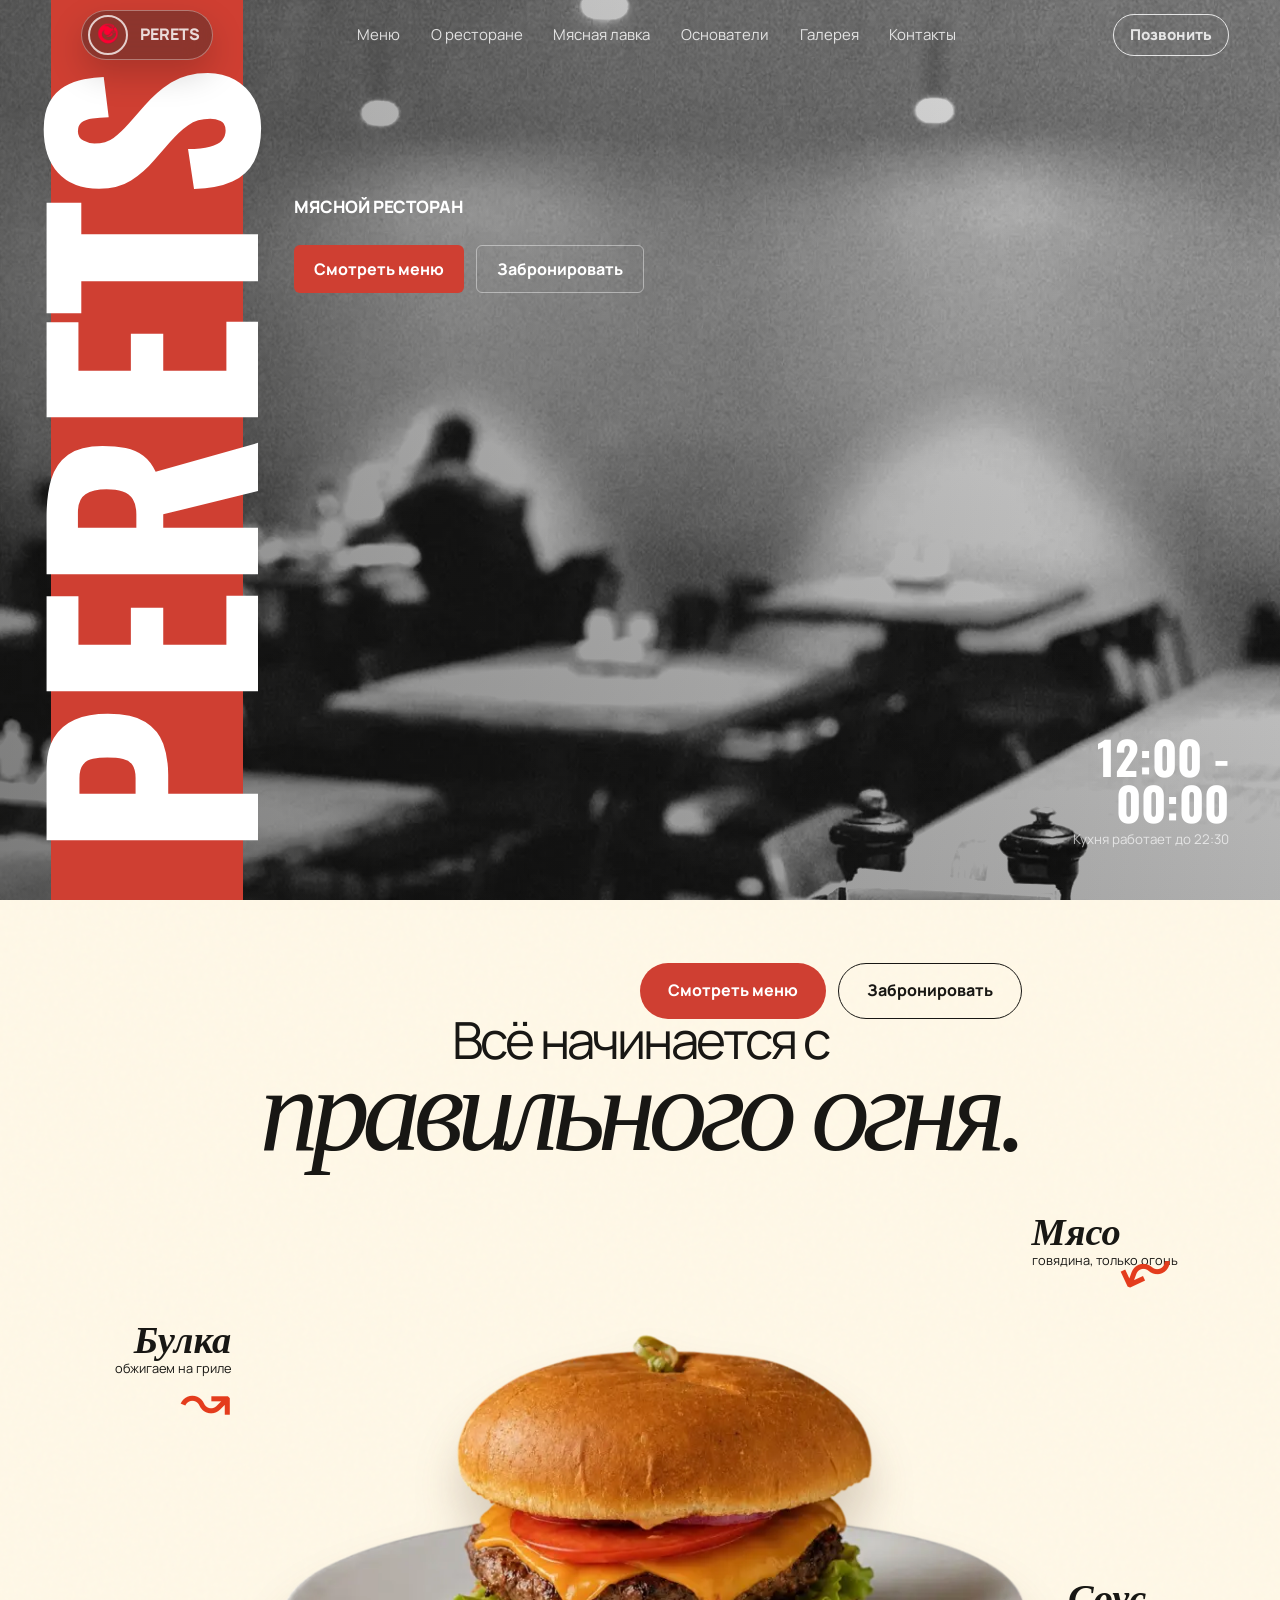
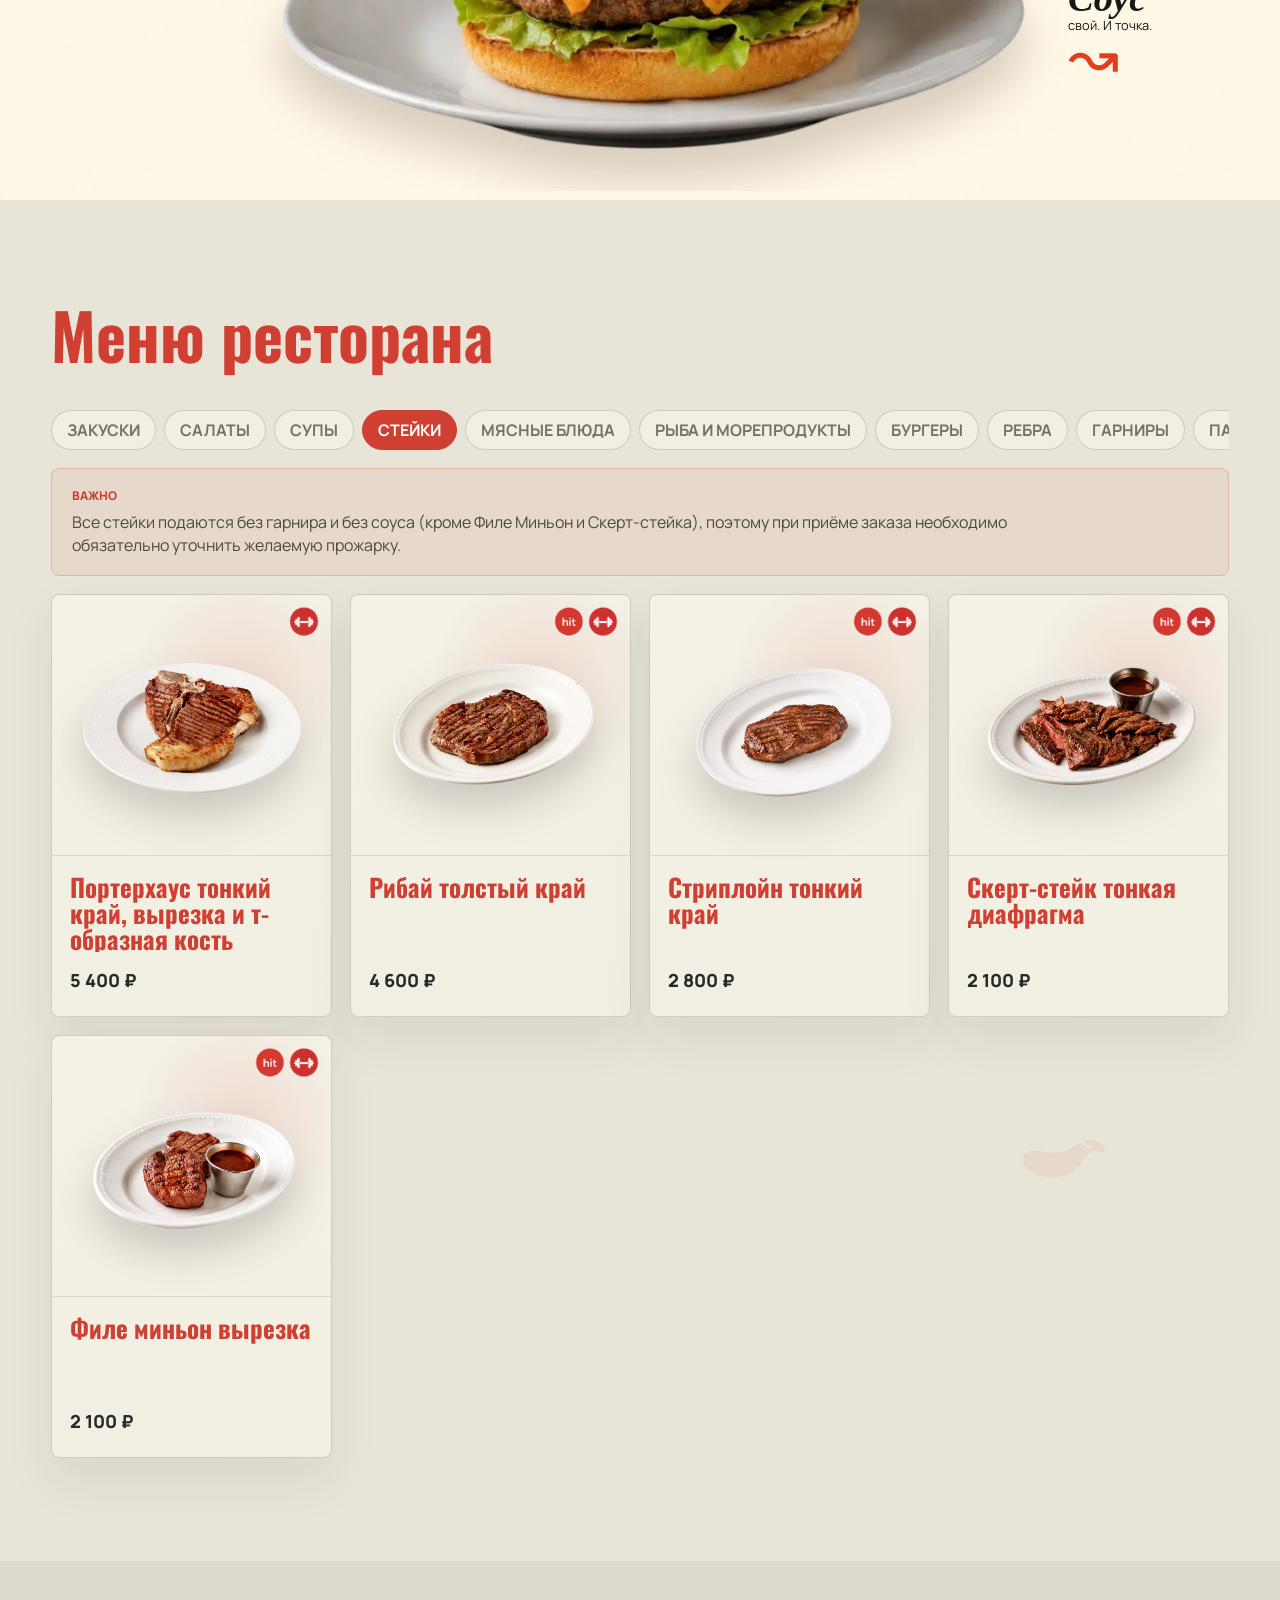
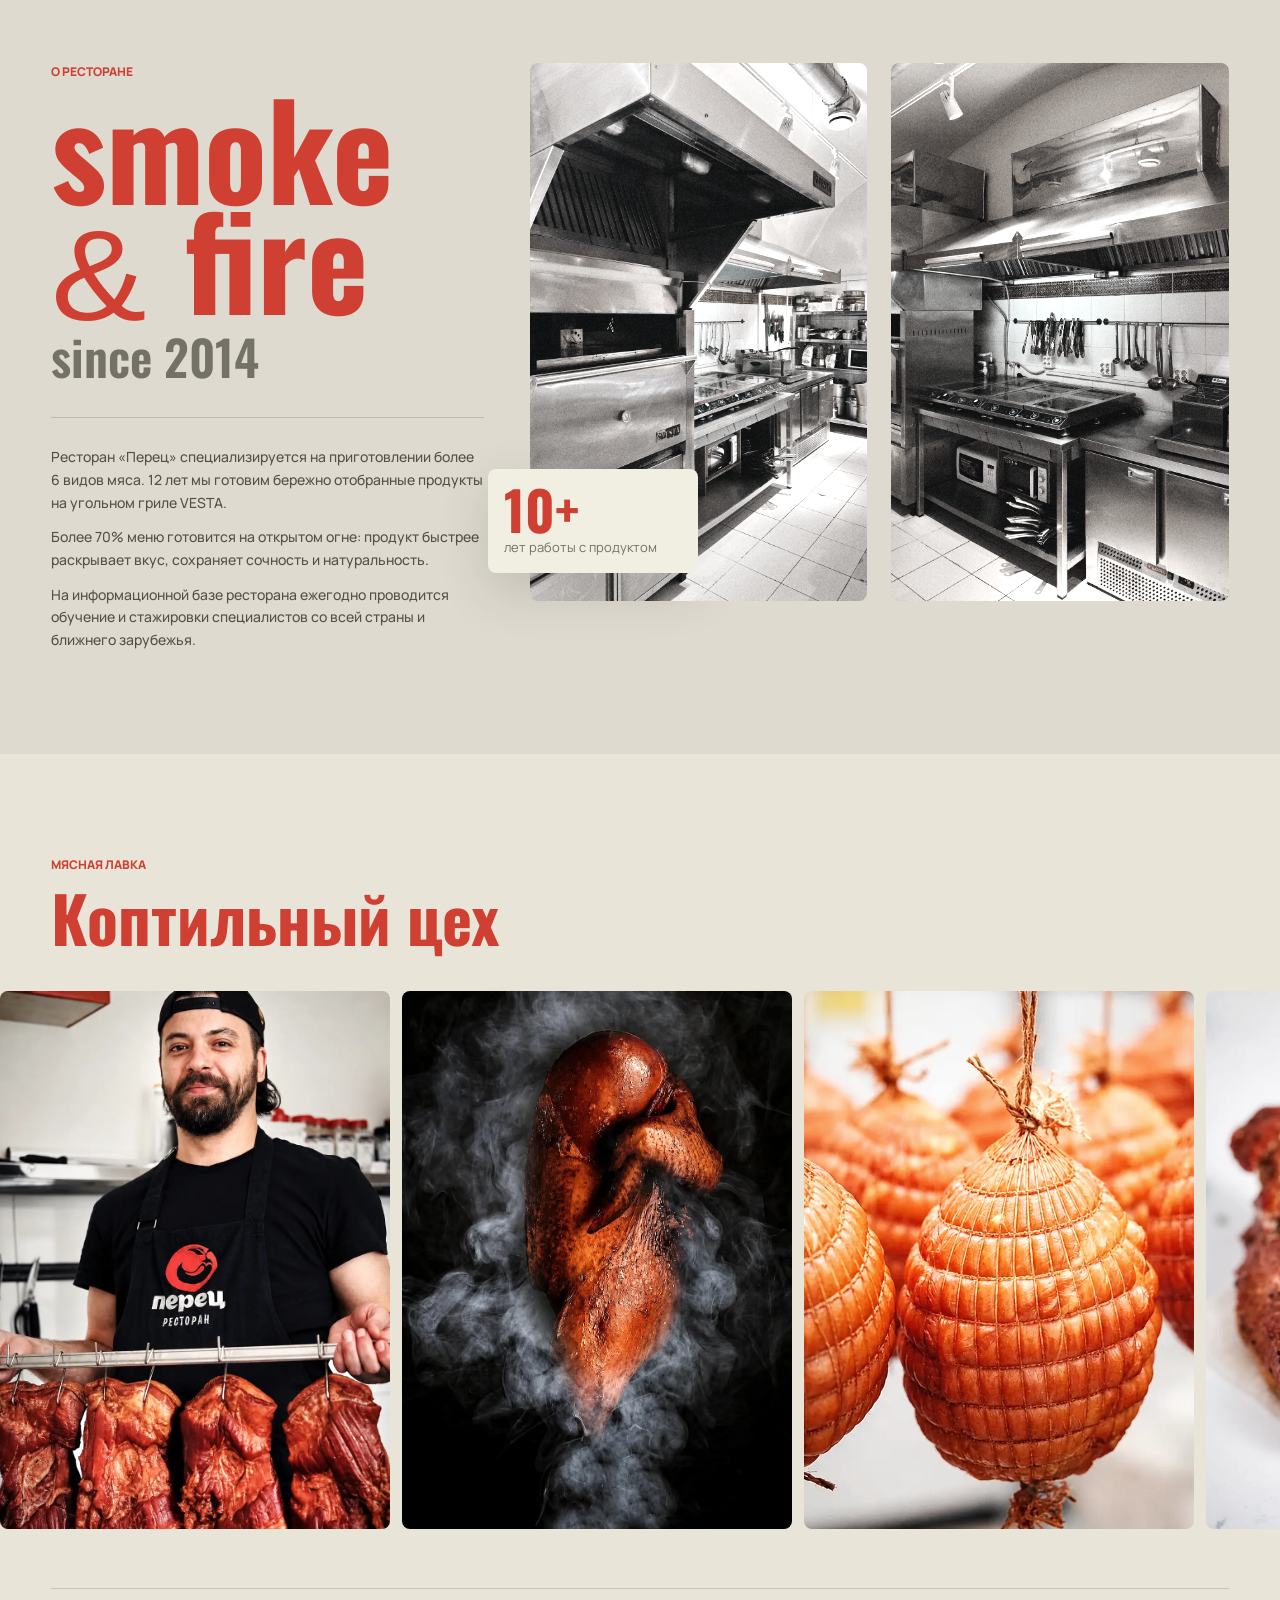
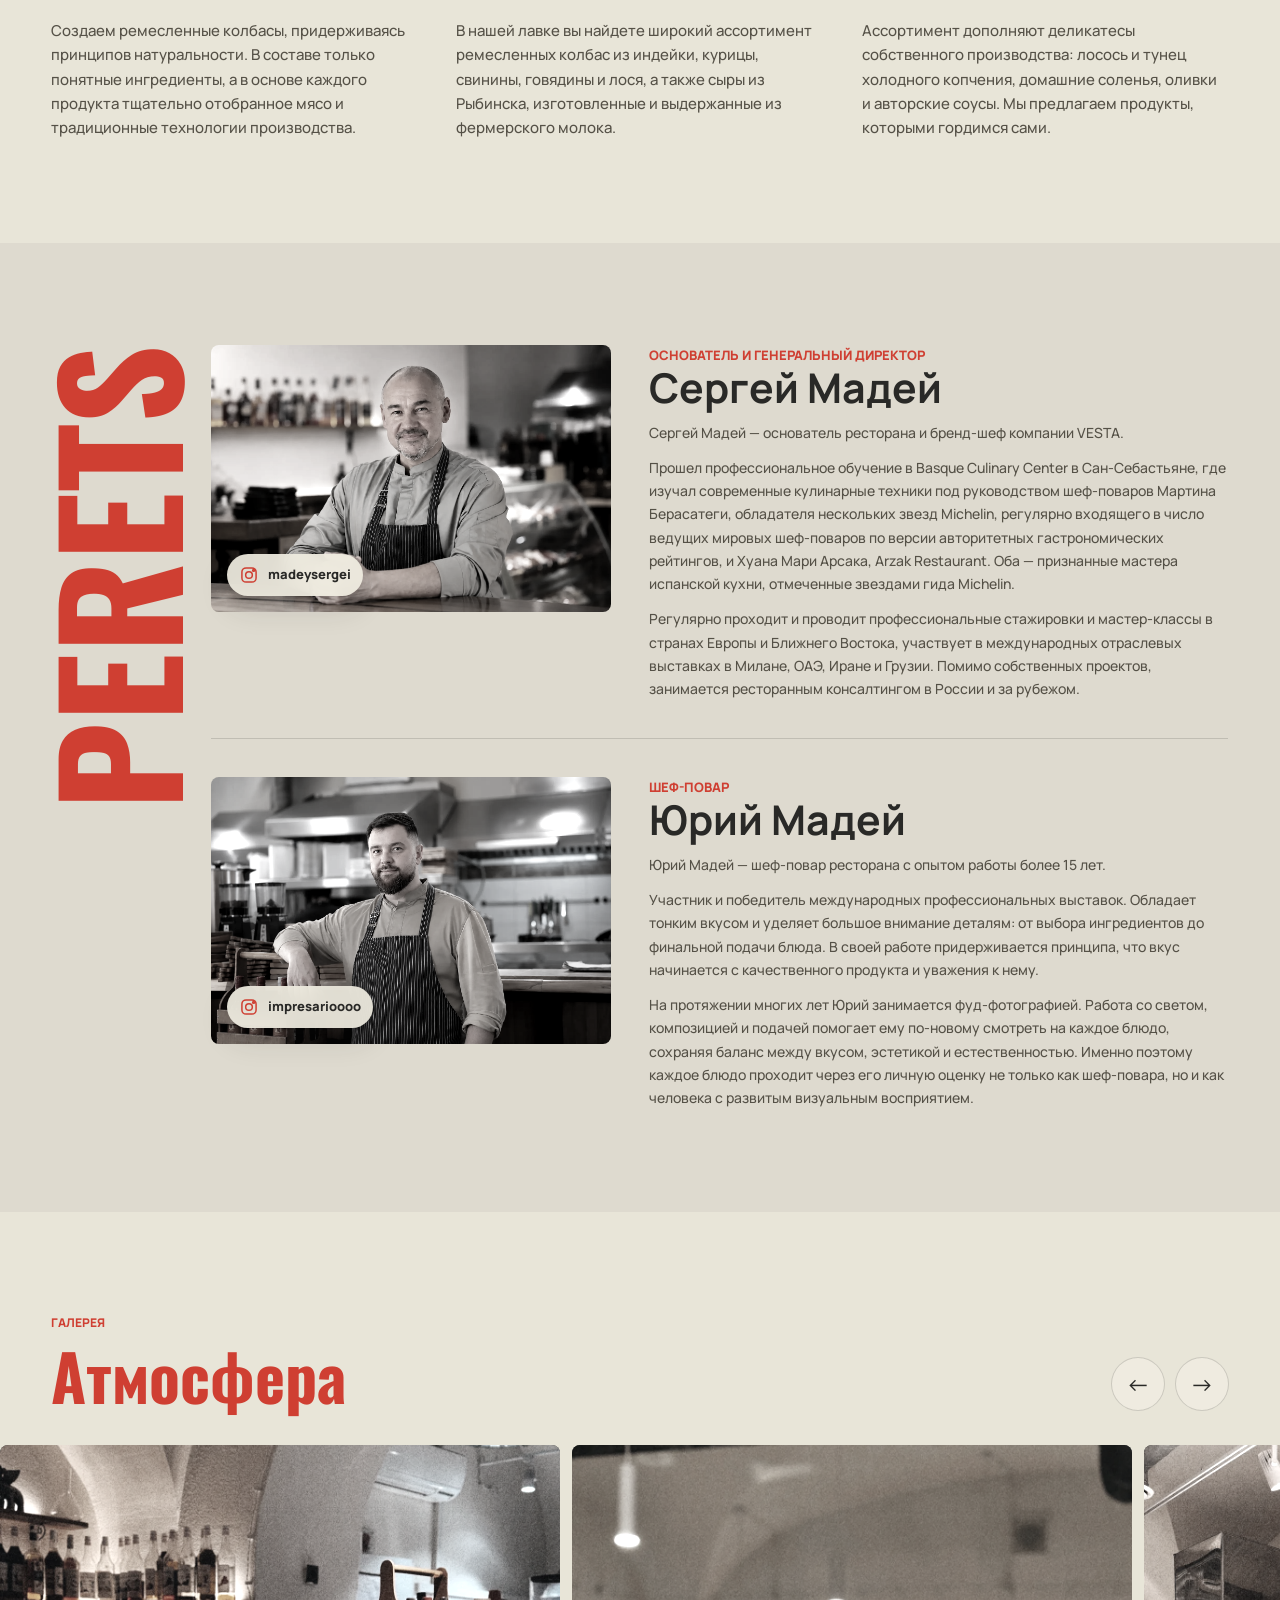
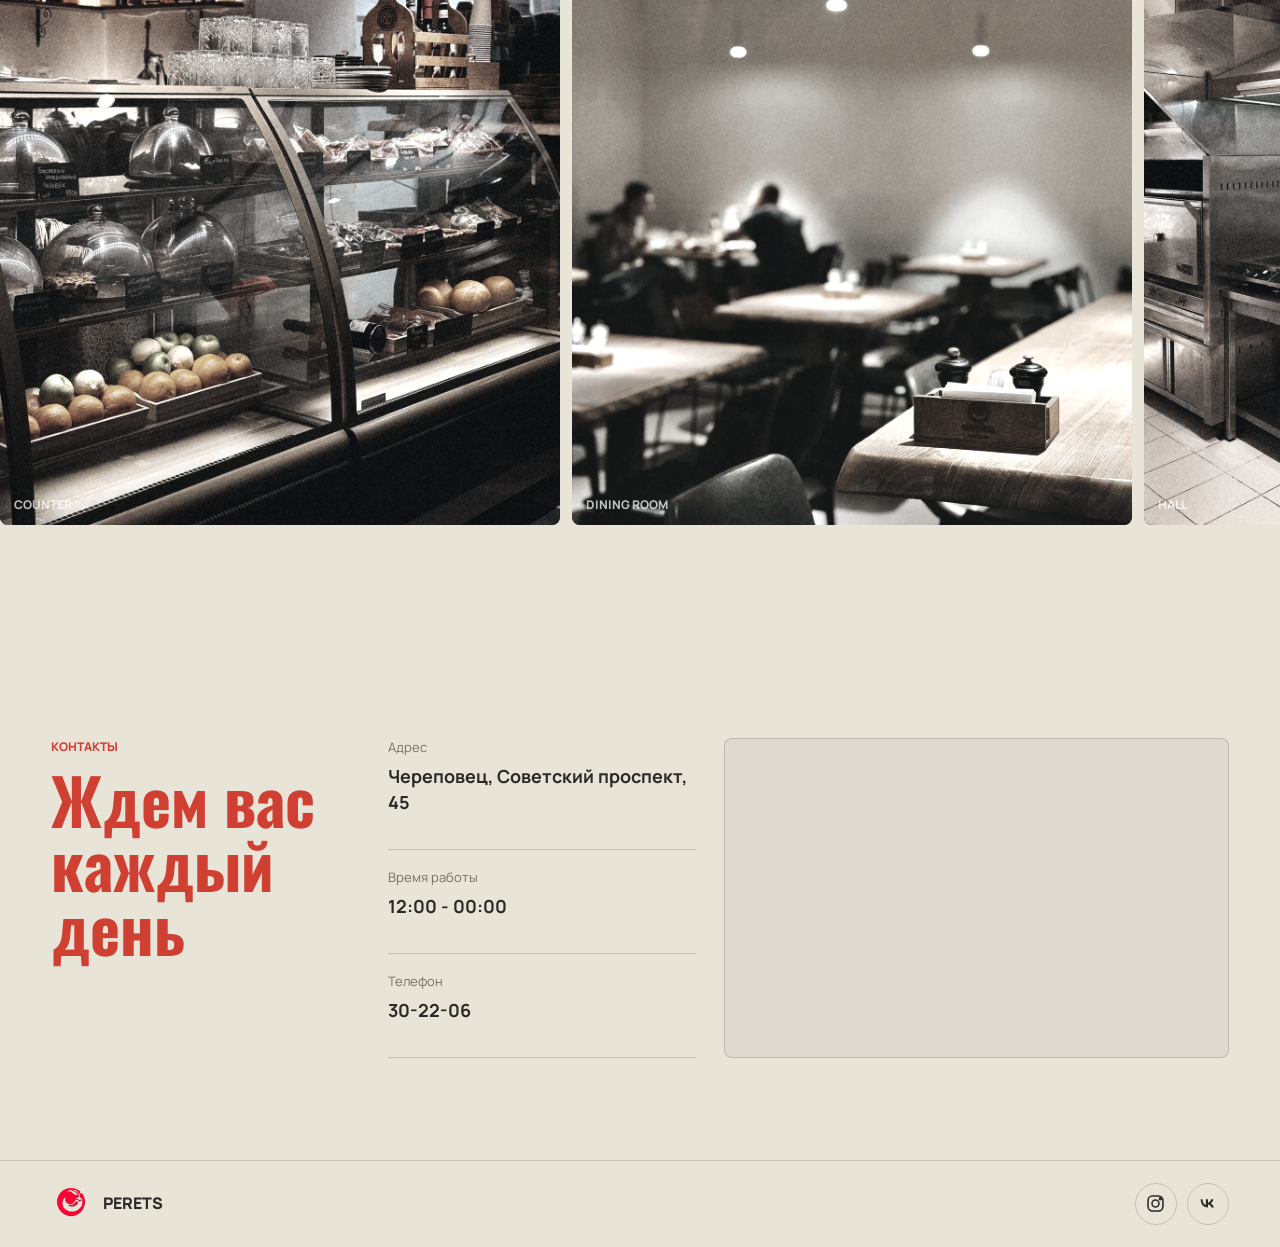
==== commit 9939ec94: "Add burger story section and modern reveal motion" ====
--- a/index.html
+++ b/index.html
@@ -108,6 +108,42 @@
         <div class="hero-hours" aria-label="Время работы">
           <strong>12:00 - 00:00</strong>
           <small>Кухня работает до 22:30</small>
+        </div>
+      </section>
+
+      <section class="burger-story" aria-labelledby="burger-story-title">
+        <div class="burger-story__heading" data-reveal="line">
+          <p>Всё начинается с</p>
+          <h2 id="burger-story-title">правильного огня.</h2>
+        </div>
+
+        <div class="burger-story__media" data-reveal="image">
+          <img
+            src="image/optimized/catalog/burgery-bif.webp"
+            alt="Фирменный биф-бургер PERETS"
+            loading="lazy"
+            decoding="async"
+          />
+        </div>
+
+        <div class="burger-story__notes" aria-label="Особенности блюда">
+          <p class="burger-note burger-note--bun" data-reveal="note">
+            <strong>Булка</strong>
+            <span>обжигаем на гриле</span>
+          </p>
+          <p class="burger-note burger-note--meat" data-reveal="note">
+            <strong>Мясо</strong>
+            <span>говядина, только огонь</span>
+          </p>
+          <p class="burger-note burger-note--sauce" data-reveal="note">
+            <strong>Соус</strong>
+            <span>свой. И точка.</span>
+          </p>
+        </div>
+
+        <div class="burger-story__actions" data-reveal="line">
+          <a class="button primary" href="#menu">Смотреть меню</a>
+          <a class="button story-secondary" href="#contacts">Забронировать</a>
         </div>
       </section>
 
--- a/styles.css
+++ b/styles.css
@@ -527,20 +527,140 @@
 
 body.reveal-ready .reveal-item {
   opacity: 0;
-  filter: blur(5px);
-  transform: translateY(22px);
+  transform: translateY(42px);
   transition:
-    opacity 680ms cubic-bezier(0.22, 1, 0.36, 1),
-    filter 680ms cubic-bezier(0.22, 1, 0.36, 1),
-    transform 680ms cubic-bezier(0.22, 1, 0.36, 1);
+    opacity 820ms cubic-bezier(0.16, 1, 0.3, 1),
+    transform 820ms cubic-bezier(0.16, 1, 0.3, 1);
   transition-delay: var(--reveal-delay, 0ms);
   will-change: opacity, filter, transform;
 }
 
 body.reveal-ready .reveal-section.is-visible .reveal-item {
   opacity: 1;
-  filter: blur(0);
   transform: translateY(0);
+}
+
+.burger-story {
+  position: relative;
+  z-index: 2;
+  min-height: 100svh;
+  overflow: hidden;
+  padding: clamp(76px, 9vw, 126px) clamp(18px, 5vw, 72px) clamp(32px, 5vw, 72px);
+  background: #fff8e7;
+  color: #181714;
+  isolation: isolate;
+}
+
+.burger-story::before {
+  content: "";
+  position: absolute;
+  inset: 0;
+  z-index: -1;
+  opacity: 0.055;
+  background-image: url("data:image/svg+xml,%3Csvg viewBox='0 0 180 180' xmlns='http://www.w3.org/2000/svg'%3E%3Cfilter id='n'%3E%3CfeTurbulence type='fractalNoise' baseFrequency='.9' numOctaves='3' stitchTiles='stitch'/%3E%3C/filter%3E%3Crect width='100%25' height='100%25' filter='url(%23n)' opacity='.45'/%3E%3C/svg%3E");
+}
+
+.burger-story__heading {
+  position: relative;
+  z-index: 3;
+  text-align: center;
+}
+
+.burger-story__heading p {
+  margin: 0 0 -0.08em;
+  font-size: clamp(2rem, 4vw, 4.2rem);
+  line-height: 0.95;
+  letter-spacing: -0.055em;
+}
+
+.burger-story__heading h2 {
+  margin: 0;
+  color: #181714;
+  font-family: Georgia, "Times New Roman", serif;
+  font-size: clamp(4rem, 9.2vw, 9.4rem);
+  font-style: italic;
+  font-weight: 500;
+  line-height: 0.86;
+  letter-spacing: -0.065em;
+}
+
+.burger-story__media {
+  position: absolute;
+  inset: 23% 15% 1%;
+  display: grid;
+  place-items: end center;
+  clip-path: none;
+}
+
+.burger-story__media img {
+  width: min(860px, 72vw);
+  max-height: 69vh;
+  object-fit: contain;
+  filter: drop-shadow(0 32px 22px rgba(71, 42, 18, 0.2));
+  transform: translateY(36px) scale(0.94);
+}
+
+.burger-story__notes {
+  position: absolute;
+  inset: 0;
+  pointer-events: none;
+}
+
+.burger-note {
+  position: absolute;
+  z-index: 2;
+  max-width: 190px;
+  margin: 0;
+  line-height: 1.2;
+}
+
+.burger-note strong {
+  display: block;
+  font-family: Georgia, "Times New Roman", serif;
+  font-size: clamp(2rem, 3vw, 3.1rem);
+  font-style: italic;
+  line-height: 0.9;
+}
+
+.burger-note span { font-size: clamp(11px, 1vw, 15px); }
+.burger-note::after { content: "↝"; display: block; color: #e43c1d; font: 3.8rem/0.8 Georgia, serif; }
+.burger-note--bun { top: 47%; left: 9%; text-align: right; }
+.burger-note--meat { top: 35%; right: 8%; }
+.burger-note--meat::after { transform: rotate(155deg); }
+.burger-note--sauce { right: 10%; bottom: 13%; }
+.burger-story__actions { position: absolute; top: 7%; left: 50%; z-index: 4; display: flex; gap: 12px; transform: translateX(-50%); }
+.burger-story__actions .button { min-height: 56px; border-radius: 999px; padding-inline: 28px; white-space: nowrap; }
+.story-secondary { border: 1px solid #181714; color: #181714; }
+
+body.motion-ready [data-reveal] { opacity: 0; }
+body.motion-ready [data-reveal="line"] { transform: translateY(34px); }
+body.motion-ready [data-reveal="note"] { transform: translateY(22px) rotate(-2deg); }
+body.motion-ready [data-reveal="image"] { opacity: 1; }
+body.motion-ready [data-reveal="image"] { clip-path: inset(0 100% 0 0); }
+body.motion-ready [data-reveal="image"] img { opacity: 0; }
+body.motion-ready [data-reveal].is-revealed { opacity: 1; transform: none; transition: opacity 760ms cubic-bezier(.16,1,.3,1), transform 760ms cubic-bezier(.16,1,.3,1); transition-delay: var(--motion-delay, 0ms); }
+body.motion-ready [data-reveal="image"].is-revealed { clip-path: inset(0 0 0 0); transition: clip-path 1100ms cubic-bezier(.76,0,.24,1); }
+body.motion-ready [data-reveal="image"].is-revealed img { opacity: 1; transform: none; transition: opacity 500ms ease 180ms, transform 1100ms cubic-bezier(.16,1,.3,1); }
+
+@media (max-width: 760px) {
+  .burger-story { min-height: 760px; padding: 78px 16px 24px; }
+  .burger-story__heading p { font-size: clamp(1.6rem, 7vw, 2.2rem); }
+  .burger-story__heading h2 { font-size: clamp(3.1rem, 14vw, 4.5rem); }
+  .burger-story__media { inset: 28% -12% 15%; }
+  .burger-story__media img { width: 116vw; max-height: none; }
+  .burger-note--bun { top: 59%; left: 4%; }
+  .burger-note--meat { top: 54%; right: 3%; }
+  .burger-note--sauce { display: none; }
+  .burger-note::after { display: none; }
+  .burger-note strong { font-size: 1.65rem; }
+  .burger-note span { font-size: 10px; }
+  .burger-story__actions { top: auto; right: 16px; bottom: 40px; left: 16px; transform: none; }
+  .burger-story__actions .button { flex: 1; min-width: 0; min-height: 50px; padding-inline: 10px; font-size: 12px; }
+}
+
+@media (prefers-reduced-motion: reduce) {
+  body.motion-ready [data-reveal],
+  body.motion-ready [data-reveal="image"] img { opacity: 1; transform: none; clip-path: none; }
 }
 
 .section-head {
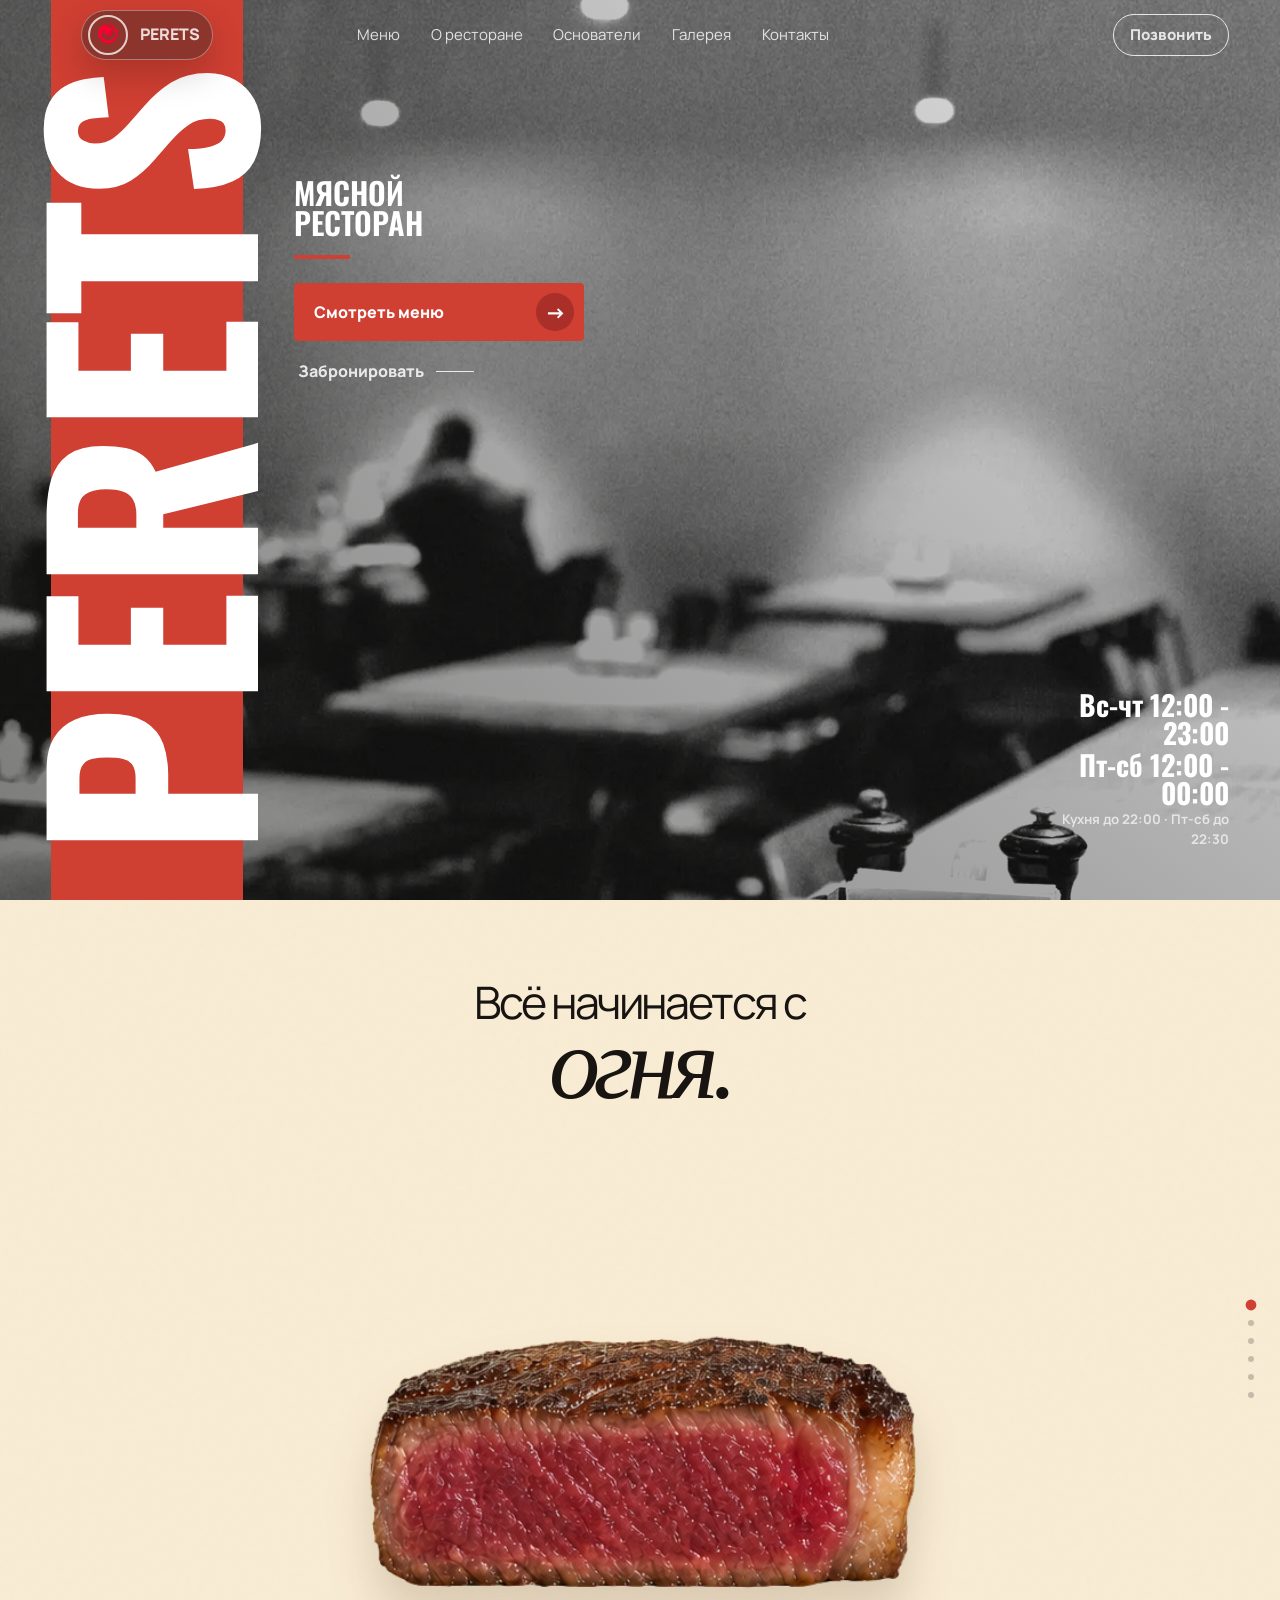
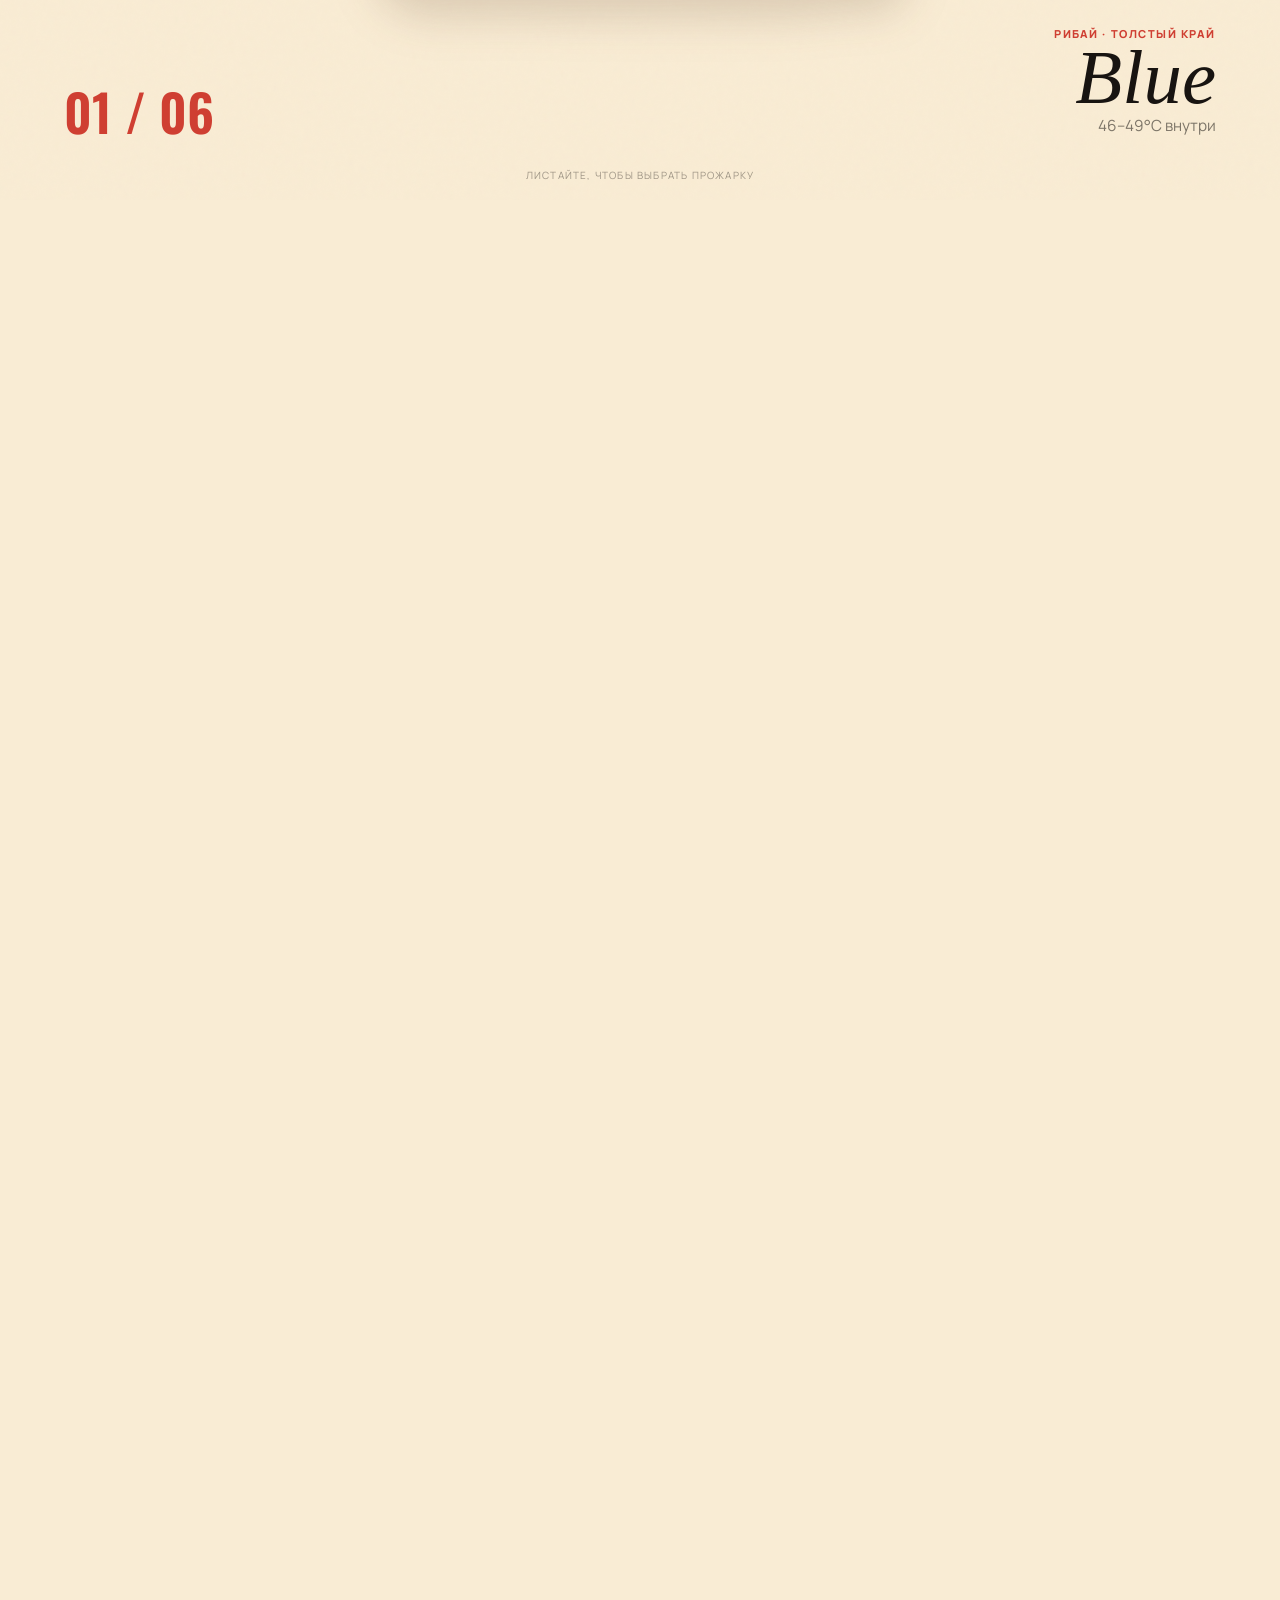
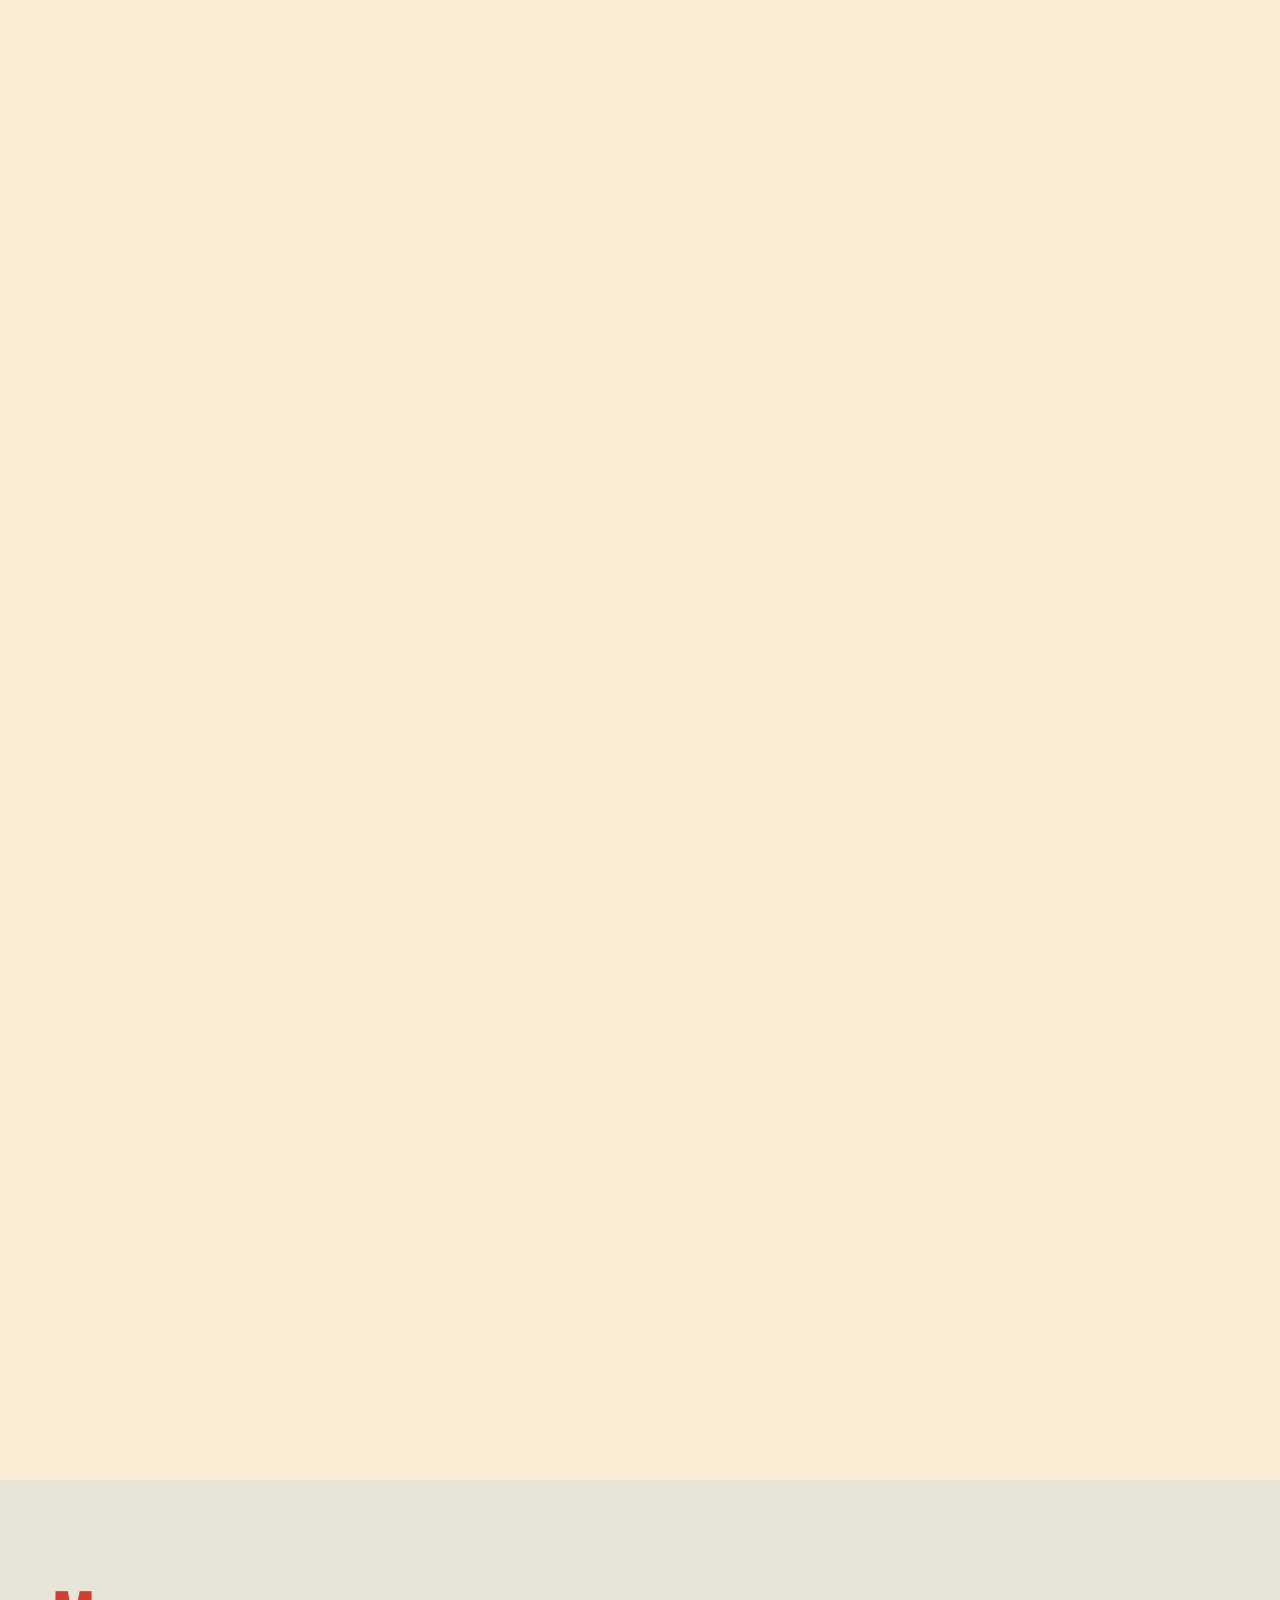
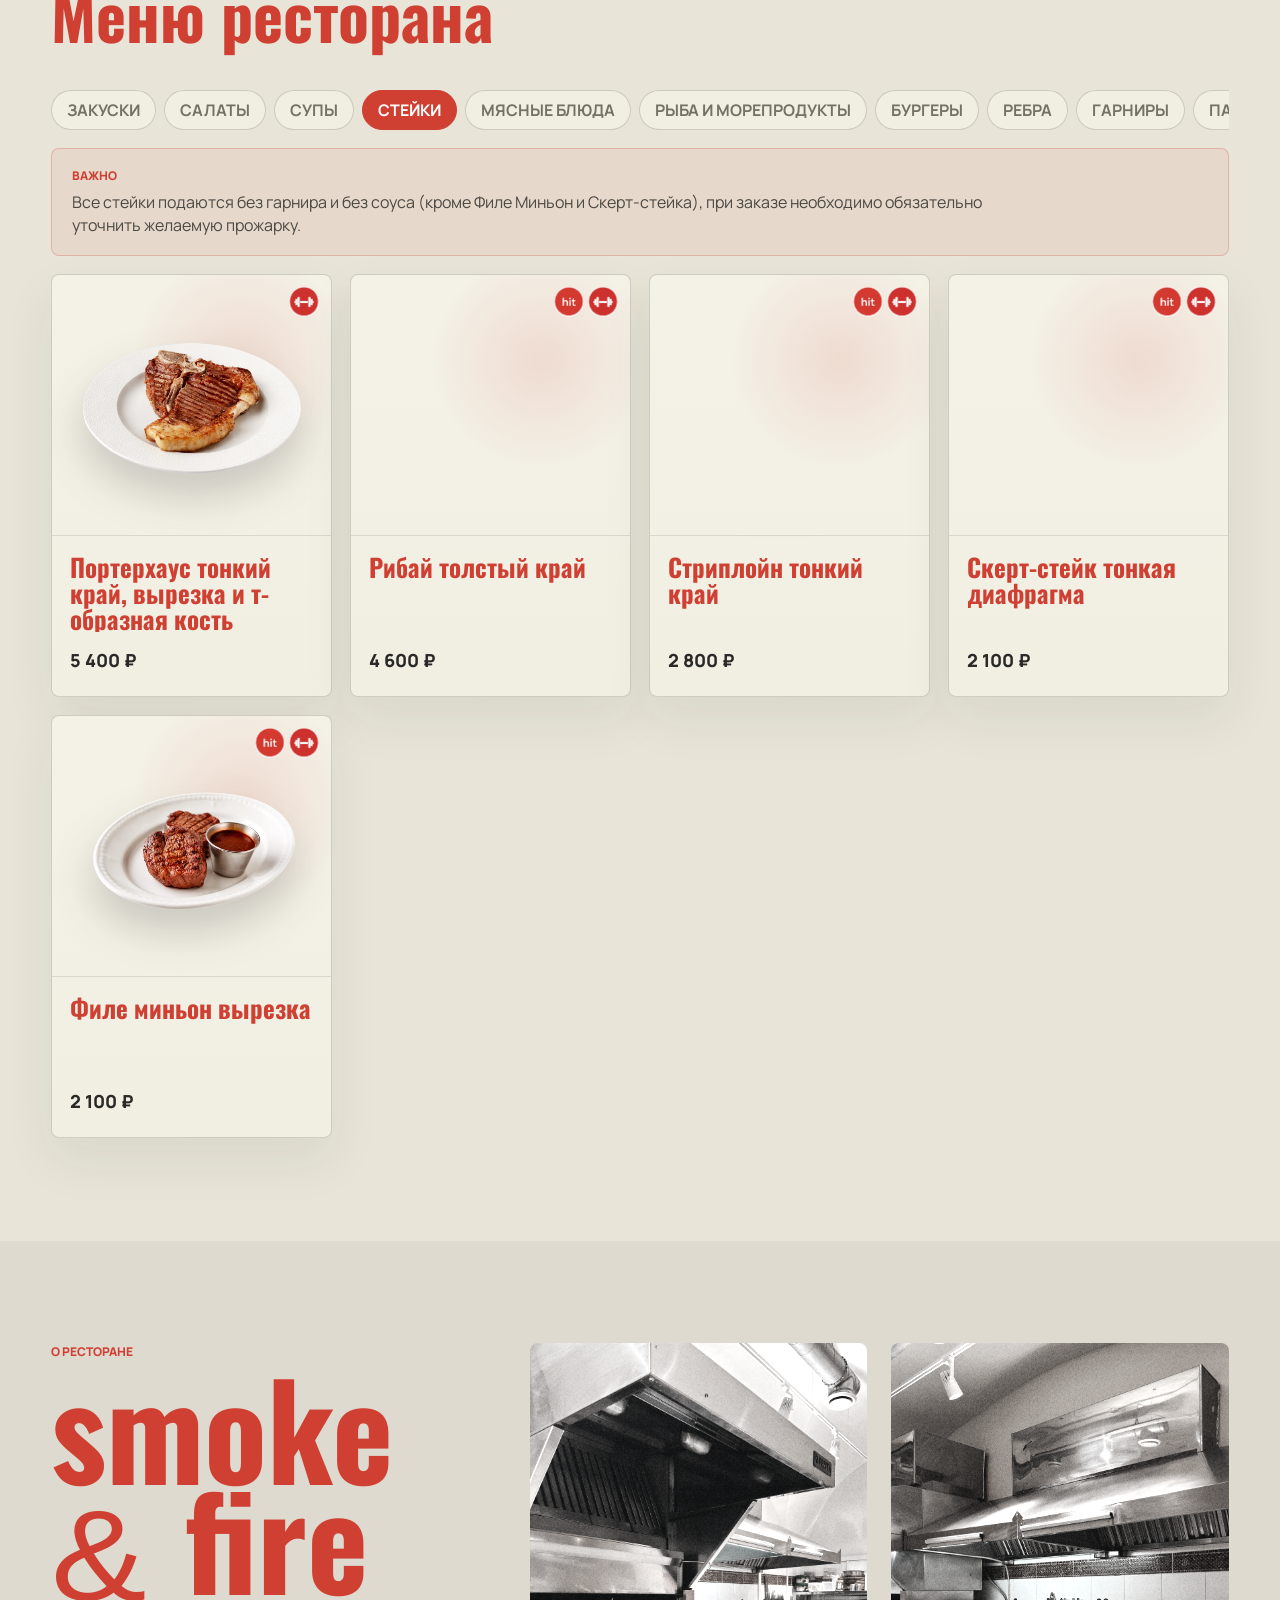
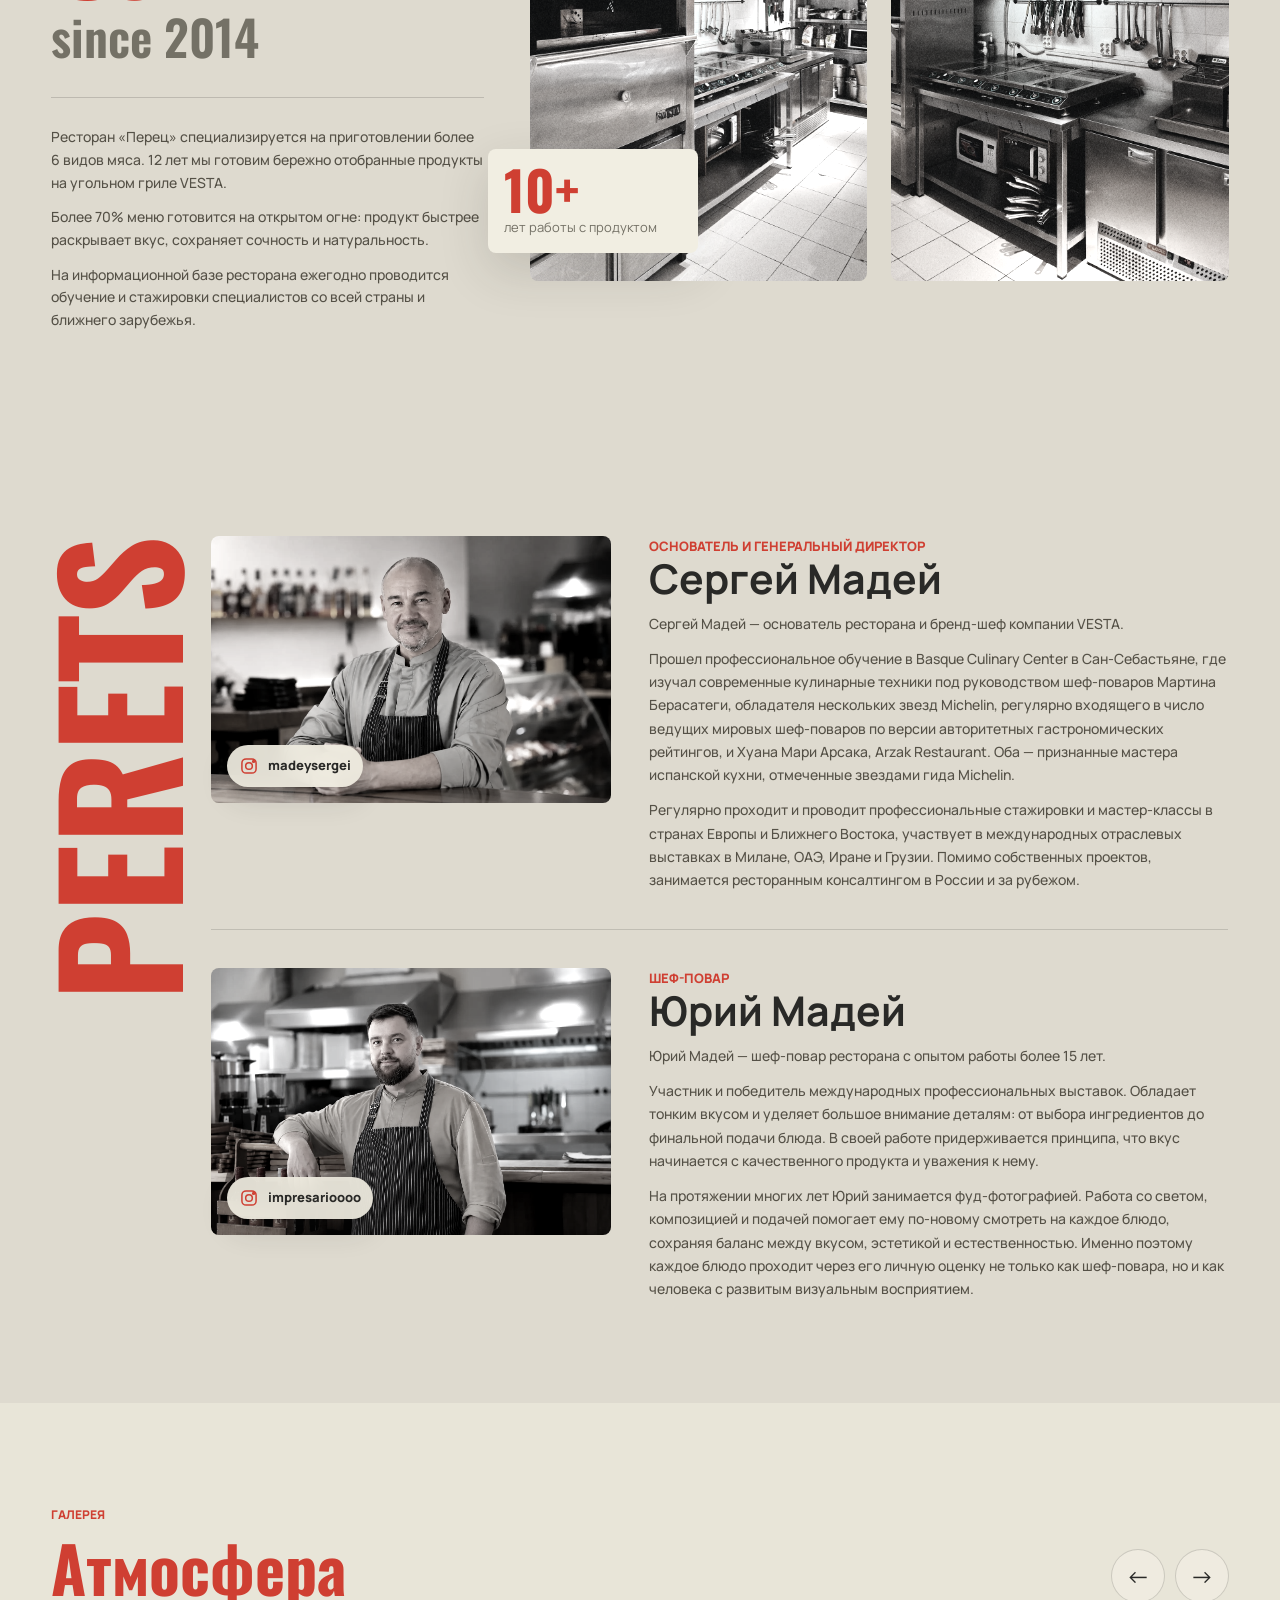
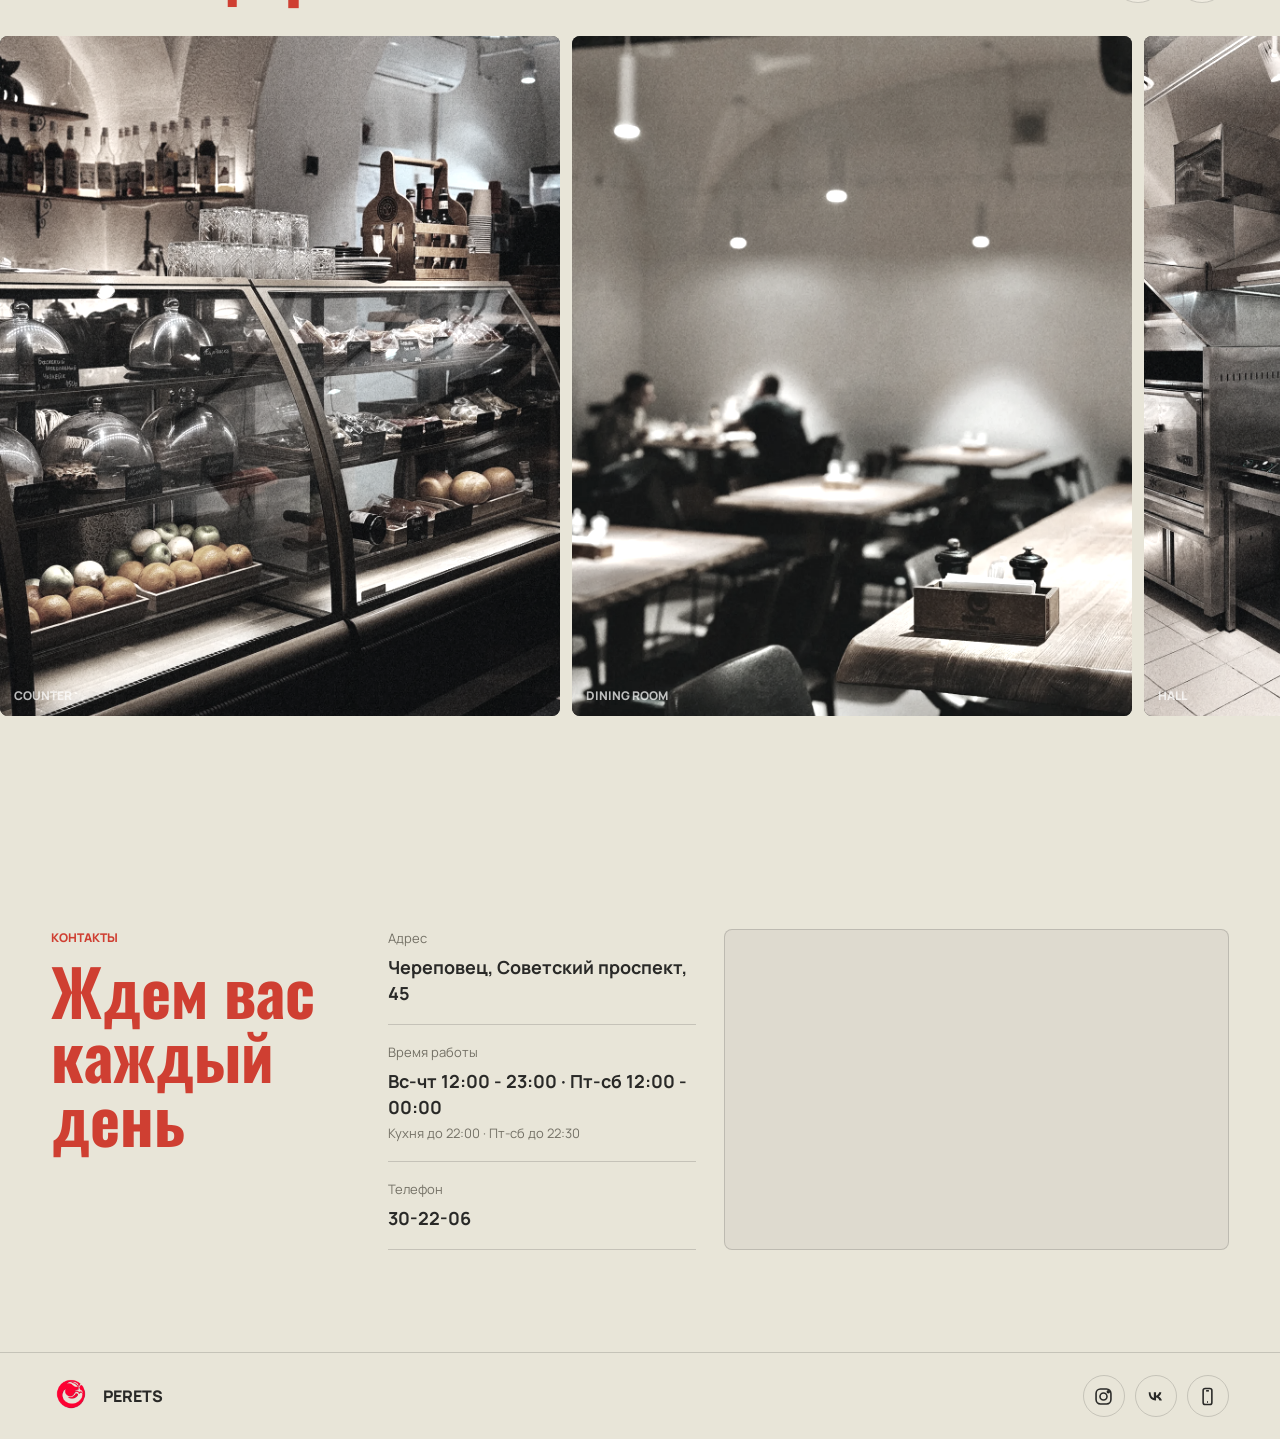
==== commit 3163c9d2: "add prices" ====
--- a/index.html
+++ b/index.html
@@ -28,7 +28,6 @@
       <nav class="top-nav" aria-label="Основная навигация">
         <a href="#menu">Меню</a>
         <a href="#about">О ресторане</a>
-        <a href="#lavka">Мясная лавка</a>
         <a href="#founders">Основатели</a>
         <a href="#gallery">Галерея</a>
         <a href="#contacts">Контакты</a>
@@ -53,7 +52,6 @@
       <nav class="mobile-nav" id="mobile-nav" aria-label="Мобильная навигация" data-mobile-nav>
         <a href="#menu">Меню</a>
         <a href="#about">О ресторане</a>
-        <a href="#lavka">Мясная лавка</a>
         <a href="#founders">Основатели</a>
         <a href="#gallery">Галерея</a>
         <a href="#contacts">Контакты</a>
@@ -88,7 +86,7 @@
         </svg>
       </div>
 
-      <section class="hero" aria-label="Главная">
+      <section class="hero hero--vertical-cta" aria-label="Главная">
         <div class="hero-media">
           <img
             src="image/optimized/jpg/IMG_0822.webp"
@@ -98,52 +96,54 @@
           />
         </div>
         <div class="hero-content">
-          <p class="eyebrow">Мясной ресторан</p>
+          <p class="eyebrow"><span>Мясной</span><span>ресторан</span></p>
           <h1>PERETS</h1>
           <div class="hero-actions">
-            <a class="button primary" href="#menu">Смотреть меню</a>
-            <a class="button secondary" href="#contacts">Забронировать</a>
+            <a class="hero-cta hero-cta--menu" href="#menu">
+              Смотреть меню
+              <span class="hero-cta__arrow" aria-hidden="true">&rarr;</span>
+            </a>
+            <a class="hero-cta hero-cta--booking" href="#contacts">Забронировать</a>
           </div>
         </div>
         <div class="hero-hours" aria-label="Время работы">
-          <strong>12:00 - 00:00</strong>
-          <small>Кухня работает до 22:30</small>
-        </div>
-      </section>
-
-      <section class="burger-story" aria-labelledby="burger-story-title">
-        <div class="burger-story__heading" data-reveal="line">
-          <p>Всё начинается с</p>
-          <h2 id="burger-story-title">правильного огня.</h2>
-        </div>
-
-        <div class="burger-story__media" data-reveal="image">
-          <img
-            src="image/optimized/catalog/burgery-bif.webp"
-            alt="Фирменный биф-бургер PERETS"
-            loading="lazy"
-            decoding="async"
-          />
-        </div>
-
-        <div class="burger-story__notes" aria-label="Особенности блюда">
-          <p class="burger-note burger-note--bun" data-reveal="note">
-            <strong>Булка</strong>
-            <span>обжигаем на гриле</span>
-          </p>
-          <p class="burger-note burger-note--meat" data-reveal="note">
-            <strong>Мясо</strong>
-            <span>говядина, только огонь</span>
-          </p>
-          <p class="burger-note burger-note--sauce" data-reveal="note">
-            <strong>Соус</strong>
-            <span>свой. И точка.</span>
-          </p>
-        </div>
-
-        <div class="burger-story__actions" data-reveal="line">
-          <a class="button primary" href="#menu">Смотреть меню</a>
-          <a class="button story-secondary" href="#contacts">Забронировать</a>
+          <strong>Вс-чт 12:00 - 23:00</strong>
+          <strong>Пт-сб 12:00 - 00:00</strong>
+          <small>Кухня до 22:00 · Пт-сб до 22:30</small>
+        </div>
+      </section>
+
+      <section class="steak-story" aria-labelledby="steak-story-title" data-steak-story>
+        <div class="steak-story__sticky">
+          <div class="steak-story__heading">
+            <p>Всё начинается с</p>
+            <h2 id="steak-story-title">огня.</h2>
+          </div>
+
+          <div class="steak-story__frame" aria-hidden="true" data-steak-frame>
+            <img class="steak-story__image is-active" src="image/generated/hero/ribeye/doneness-00.webp" alt="" decoding="async" />
+            <img class="steak-story__image" src="image/generated/hero/ribeye/doneness-01.webp" alt="" loading="lazy" decoding="async" />
+            <img class="steak-story__image" src="image/generated/hero/ribeye/doneness-02.webp" alt="" loading="lazy" decoding="async" />
+            <img class="steak-story__image" src="image/generated/hero/ribeye/doneness-03.webp" alt="" loading="lazy" decoding="async" />
+            <img class="steak-story__image" src="image/generated/hero/ribeye/doneness-04.webp" alt="" loading="lazy" decoding="async" />
+            <img class="steak-story__image" src="image/generated/hero/ribeye/doneness-05.webp" alt="" loading="lazy" decoding="async" />
+          </div>
+
+          <div class="steak-story__meta" aria-live="polite">
+            <p class="steak-story__counter"><span data-steak-number>01</span> / 06</p>
+            <div>
+              <span class="steak-story__overline">Рибай · толстый край</span>
+              <strong data-steak-name>Blue</strong>
+              <small data-steak-temp>46–49°C внутри</small>
+            </div>
+          </div>
+
+          <div class="steak-story__scale" aria-hidden="true">
+            <span data-steak-dot class="is-active"></span><span data-steak-dot></span>
+            <span data-steak-dot></span><span data-steak-dot></span>
+            <span data-steak-dot></span><span data-steak-dot></span>
+          </div>
+          <p class="steak-story__hint">Листайте, чтобы выбрать прожарку</p>
         </div>
       </section>
 
@@ -196,62 +196,6 @@
         </div>
       </section>
 
-      <section class="lavka-section" id="lavka">
-        <div class="lavka-head">
-          <div>
-            <p class="eyebrow">Мясная лавка</p>
-            <h2>Коптильный цех</h2>
-          </div>
-        </div>
-
-        <div class="gallery-carousel lavka-carousel" data-carousel>
-          <div class="gallery-track lavka-track" data-carousel-track>
-            <figure class="gallery-slide lavka-slide">
-              <img src="image/optimized/jpg/lavka/IMG_7744.webp" alt="Колбасы и закуски мясной лавки" loading="lazy" decoding="async" />
-            </figure>
-            <figure class="gallery-slide lavka-slide">
-              <img src="image/optimized/jpg/lavka/IMG_7157 2.webp" alt="Ремесленные продукты мясной лавки" loading="lazy" decoding="async" />
-            </figure>
-            <figure class="gallery-slide lavka-slide">
-              <img src="image/optimized/jpg/lavka/IMG_7158 2.webp" alt="Витрина мясной лавки" loading="lazy" decoding="async" />
-            </figure>
-            <figure class="gallery-slide lavka-slide">
-              <img src="image/optimized/jpg/lavka/IMG_7163 2.webp" alt="Колбасы собственного производства" loading="lazy" decoding="async" />
-            </figure>
-            <figure class="gallery-slide lavka-slide">
-              <img src="image/optimized/jpg/lavka/IMG_7164 2.webp" alt="Ассортимент мясной лавки" loading="lazy" decoding="async" />
-            </figure>
-            <figure class="gallery-slide lavka-slide">
-              <img src="image/optimized/jpg/lavka/IMG_7739 2.webp" alt="Вяленые и копченые продукты" loading="lazy" decoding="async" />
-            </figure>
-            <figure class="gallery-slide lavka-slide">
-              <img src="image/optimized/jpg/lavka/IMG_7740 2.webp" alt="Мясные деликатесы на витрине" loading="lazy" decoding="async" />
-            </figure>
-            <figure class="gallery-slide lavka-slide">
-              <img src="image/optimized/jpg/lavka/IMG_7743 2.webp" alt="Готовая продукция мясной лавки" loading="lazy" decoding="async" />
-            </figure>
-          </div>
-        </div>
-
-        <div class="lavka-content">
-          <p>
-            Создаем ремесленные колбасы, придерживаясь принципов натуральности.
-            В составе только понятные ингредиенты, а в основе каждого продукта
-            тщательно отобранное мясо и традиционные технологии производства.
-          </p>
-          <p>
-            В нашей лавке вы найдете широкий ассортимент ремесленных колбас из
-            индейки, курицы, свинины, говядины и лося, а также сыры из Рыбинска,
-            изготовленные и выдержанные из фермерского молока.
-          </p>
-          <p>
-            Ассортимент дополняют деликатесы собственного производства: лосось
-            и тунец холодного копчения, домашние соленья, оливки и авторские
-            соусы. Мы предлагаем продукты, которыми гордимся сами.
-          </p>
-        </div>
-      </section>
-
       <section class="founders-section" id="founders">
         <div class="founders-intro">
           <p class="founders-mark">PERETS</p>
@@ -403,7 +347,8 @@
           </div>
           <div>
             <span>Время работы</span>
-            <strong>12:00 - 00:00</strong>
+            <strong>Вс-чт 12:00 - 23:00 · Пт-сб 12:00 - 00:00</strong>
+            <small>Кухня до 22:00 · Пт-сб до 22:30</small>
           </div>
           <div>
             <span>Телефон</span>
@@ -453,6 +398,21 @@
             />
           </svg>
         </a>
+        <a
+          class="social-link"
+          href="https://apps.apple.com/app/id6772229467"
+          target="_blank"
+          rel="noopener"
+          aria-label="Приложение PERETS"
+          data-app-store-link="https://apps.apple.com/app/id6772229467"
+          data-google-play-link="https://play.google.com/store/apps/details?id=cc.sellkit.perec1"
+        >
+          <svg viewBox="0 0 24 24" aria-hidden="true">
+            <rect x="7" y="2.8" width="10" height="18.4" rx="2.4" />
+            <path d="M10.4 5.5h3.2" />
+            <path d="M11.4 18.3h1.2" />
+          </svg>
+        </a>
       </div>
     </footer>
 
--- a/styles.css
+++ b/styles.css
@@ -46,7 +46,7 @@
 
 main {
   position: relative;
-  overflow: hidden;
+  overflow-x: clip;
 }
 
 .pepper-layer {
@@ -444,6 +444,108 @@
   margin-bottom: 0;
 }
 
+.hero--vertical-cta .hero-content {
+  width: min(420px, 100%);
+  padding-top: clamp(112px, 14vh, 150px);
+}
+
+.hero--vertical-cta .eyebrow {
+  display: flex;
+  flex-direction: column;
+  margin: 0;
+  font-family: var(--font-display);
+  font-size: clamp(24px, 2.4vw, 36px);
+  font-weight: 600;
+  line-height: 0.98;
+  text-transform: uppercase;
+}
+
+.hero--vertical-cta .eyebrow::after {
+  content: "";
+  width: 56px;
+  height: 4px;
+  margin-top: 18px;
+  background: var(--accent);
+}
+
+.hero--vertical-cta .hero-actions {
+  flex-direction: column;
+  align-items: flex-start;
+  gap: 6px;
+  width: min(290px, 100%);
+  margin-top: 24px;
+}
+
+.hero--vertical-cta .hero-cta {
+  display: inline-flex;
+  min-height: 48px;
+  align-items: center;
+  justify-content: center;
+  color: white;
+  font-size: 16px;
+  font-weight: 800;
+  white-space: nowrap;
+  transition:
+    color 180ms ease,
+    background-color 180ms ease,
+    transform 180ms ease;
+}
+
+.hero--vertical-cta .hero-cta:hover {
+  transform: translateY(-2px);
+}
+
+.hero--vertical-cta .hero-cta:focus-visible {
+  outline: 3px solid white;
+  outline-offset: 4px;
+}
+
+.hero--vertical-cta .hero-cta--menu {
+  gap: 18px;
+  width: 100%;
+  min-height: 58px;
+  justify-content: space-between;
+  padding: 0 10px 0 20px;
+  border-radius: 4px;
+  background: var(--accent);
+}
+
+.hero--vertical-cta .hero-cta--menu:hover {
+  background: var(--accent-dark);
+}
+
+.hero--vertical-cta .hero-cta__arrow {
+  display: inline-flex;
+  width: 38px;
+  height: 38px;
+  align-items: center;
+  justify-content: center;
+  flex: 0 0 38px;
+  border-radius: 50%;
+  background: var(--accent-dark);
+  color: white;
+  font-size: 21px;
+  line-height: 1;
+}
+
+.hero--vertical-cta .hero-cta--booking {
+  gap: 12px;
+  padding: 0 4px;
+  color: rgba(255, 255, 255, 0.84);
+}
+
+.hero--vertical-cta .hero-cta--booking::after {
+  content: "";
+  width: 38px;
+  height: 1px;
+  background: currentColor;
+  transition: width 180ms ease;
+}
+
+.hero--vertical-cta .hero-cta--booking:hover::after {
+  width: 54px;
+}
+
 .button {
   display: inline-flex;
   align-items: center;
@@ -484,7 +586,7 @@
   position: relative;
   justify-self: end;
   z-index: 1;
-  width: min(250px, calc(100% - 36px));
+  width: min(340px, calc(100% - 36px));
   color: white;
   text-align: right;
 }
@@ -500,20 +602,28 @@
 .hero-hours small {
   display: block;
   color: rgba(255, 255, 255, 0.68);
+  font-weight: 700;
 }
 
 .hero-hours strong {
   display: block;
   margin: 2px 0 4px;
   font-family: var(--font-display);
-  font-size: clamp(34px, 3.6vw, 52px);
+  font-size: clamp(22px, 2.2vw, 34px);
   line-height: 1;
   font-weight: 700;
 }
 
 .contacts-list span,
-.contacts-list strong {
+.contacts-list strong,
+.contacts-list small {
   display: block;
+}
+
+.contacts-list small {
+  margin-top: 4px;
+  color: var(--muted);
+  font-size: 13px;
 }
 
 .menu-section,
@@ -540,97 +650,25 @@
   transform: translateY(0);
 }
 
-.burger-story {
-  position: relative;
-  z-index: 2;
-  min-height: 100svh;
-  overflow: hidden;
-  padding: clamp(76px, 9vw, 126px) clamp(18px, 5vw, 72px) clamp(32px, 5vw, 72px);
-  background: #fff8e7;
-  color: #181714;
-  isolation: isolate;
-}
-
-.burger-story::before {
-  content: "";
-  position: absolute;
-  inset: 0;
-  z-index: -1;
-  opacity: 0.055;
-  background-image: url("data:image/svg+xml,%3Csvg viewBox='0 0 180 180' xmlns='http://www.w3.org/2000/svg'%3E%3Cfilter id='n'%3E%3CfeTurbulence type='fractalNoise' baseFrequency='.9' numOctaves='3' stitchTiles='stitch'/%3E%3C/filter%3E%3Crect width='100%25' height='100%25' filter='url(%23n)' opacity='.45'/%3E%3C/svg%3E");
-}
-
-.burger-story__heading {
-  position: relative;
-  z-index: 3;
-  text-align: center;
-}
-
-.burger-story__heading p {
-  margin: 0 0 -0.08em;
-  font-size: clamp(2rem, 4vw, 4.2rem);
-  line-height: 0.95;
-  letter-spacing: -0.055em;
-}
-
-.burger-story__heading h2 {
-  margin: 0;
-  color: #181714;
-  font-family: Georgia, "Times New Roman", serif;
-  font-size: clamp(4rem, 9.2vw, 9.4rem);
-  font-style: italic;
-  font-weight: 500;
-  line-height: 0.86;
-  letter-spacing: -0.065em;
-}
-
-.burger-story__media {
-  position: absolute;
-  inset: 23% 15% 1%;
-  display: grid;
-  place-items: end center;
-  clip-path: none;
-}
-
-.burger-story__media img {
-  width: min(860px, 72vw);
-  max-height: 69vh;
-  object-fit: contain;
-  filter: drop-shadow(0 32px 22px rgba(71, 42, 18, 0.2));
-  transform: translateY(36px) scale(0.94);
-}
-
-.burger-story__notes {
-  position: absolute;
-  inset: 0;
-  pointer-events: none;
-}
-
-.burger-note {
-  position: absolute;
-  z-index: 2;
-  max-width: 190px;
-  margin: 0;
-  line-height: 1.2;
-}
-
-.burger-note strong {
-  display: block;
-  font-family: Georgia, "Times New Roman", serif;
-  font-size: clamp(2rem, 3vw, 3.1rem);
-  font-style: italic;
-  line-height: 0.9;
-}
-
-.burger-note span { font-size: clamp(11px, 1vw, 15px); }
-.burger-note::after { content: "↝"; display: block; color: #e43c1d; font: 3.8rem/0.8 Georgia, serif; }
-.burger-note--bun { top: 47%; left: 9%; text-align: right; }
-.burger-note--meat { top: 35%; right: 8%; }
-.burger-note--meat::after { transform: rotate(155deg); }
-.burger-note--sauce { right: 10%; bottom: 13%; }
-.burger-story__actions { position: absolute; top: 7%; left: 50%; z-index: 4; display: flex; gap: 12px; transform: translateX(-50%); }
-.burger-story__actions .button { min-height: 56px; border-radius: 999px; padding-inline: 28px; white-space: nowrap; }
-.story-secondary { border: 1px solid #181714; color: #181714; }
+.steak-story { position: relative; z-index: 2; height: 420vh; background: #f9ecd4; color: #181411; }
+.steak-story__sticky { position: sticky; top: 0; height: 100svh; overflow: hidden; isolation: isolate; }
+.steak-story__sticky::after { content: ""; position: absolute; inset: 0; z-index: -1; opacity: .18; background-image: url("data:image/svg+xml,%3Csvg viewBox='0 0 180 180' xmlns='http://www.w3.org/2000/svg'%3E%3Cfilter id='n'%3E%3CfeTurbulence type='fractalNoise' baseFrequency='.8' numOctaves='3'/%3E%3C/filter%3E%3Crect width='100%25' height='100%25' filter='url(%23n)' opacity='.12'/%3E%3C/svg%3E"); pointer-events: none; }
+.steak-story__heading { position: absolute; top: clamp(72px, 9vh, 110px); left: 50%; z-index: 3; width: 94%; text-align: center; transform: translateX(-50%); }
+.steak-story__heading p { margin: 0 0 -.08em; font-size: clamp(1.7rem, 3.5vw, 4rem); line-height: .95; letter-spacing: -.055em; }
+.steak-story__heading h2 { margin: 0; color: #181411; font: italic 500 clamp(3.4rem, 8vw, 8.5rem)/.86 Georgia, serif; letter-spacing: -.065em; }
+.steak-story__frame { position: absolute; inset: 23% 15% 12%; overflow: visible; transform: scale(calc(1 + var(--steak-progress, 0) * .08)); transition: transform 120ms linear; will-change: transform; }
+.steak-story__image { position: absolute; inset: 0; width: 100%; height: 100%; object-fit: contain; opacity: 0; transform: scale(.985); filter: drop-shadow(0 30px 22px rgba(82,50,28,.18)); transition: opacity 520ms ease, transform 900ms cubic-bezier(.16,1,.3,1); }
+.steak-story__image.is-active { opacity: 1; transform: scale(1); }
+.steak-story__meta { position: absolute; right: clamp(20px, 5vw, 72px); bottom: clamp(50px, 7vh, 80px); left: clamp(20px, 5vw, 72px); z-index: 3; display: flex; align-items: end; justify-content: space-between; gap: 30px; }
+.steak-story__counter { margin: 0; color: #cf3f32; font: 600 clamp(2rem, 4vw, 4.5rem)/1 var(--font-display); }
+.steak-story__meta > div { display: grid; text-align: right; }
+.steak-story__overline { color: #cf3f32; font-size: 11px; font-weight: 800; letter-spacing: .14em; text-transform: uppercase; }
+.steak-story__meta strong { font: italic 500 clamp(2.8rem, 6vw, 6.5rem)/.95 Georgia, serif; }
+.steak-story__meta small { color: rgba(24,20,17,.55); font-size: clamp(12px, 1.2vw, 16px); }
+.steak-story__scale { position: absolute; top: 50%; right: clamp(12px, 2vw, 28px); z-index: 4; display: grid; gap: 12px; transform: translateY(-50%); }
+.steak-story__scale span { width: 6px; height: 6px; border-radius: 50%; background: rgba(24,20,17,.22); transition: background .3s, transform .3s; }
+.steak-story__scale span.is-active { background: #cf3f32; transform: scale(1.8); }
+.steak-story__hint { position: absolute; bottom: 18px; left: 50%; z-index: 4; margin: 0; color: rgba(24,20,17,.4); font-size: 10px; letter-spacing: .12em; text-transform: uppercase; transform: translateX(-50%); white-space: nowrap; }
 
 body.motion-ready [data-reveal] { opacity: 0; }
 body.motion-ready [data-reveal="line"] { transform: translateY(34px); }
@@ -643,19 +681,15 @@
 body.motion-ready [data-reveal="image"].is-revealed img { opacity: 1; transform: none; transition: opacity 500ms ease 180ms, transform 1100ms cubic-bezier(.16,1,.3,1); }
 
 @media (max-width: 760px) {
-  .burger-story { min-height: 760px; padding: 78px 16px 24px; }
-  .burger-story__heading p { font-size: clamp(1.6rem, 7vw, 2.2rem); }
-  .burger-story__heading h2 { font-size: clamp(3.1rem, 14vw, 4.5rem); }
-  .burger-story__media { inset: 28% -12% 15%; }
-  .burger-story__media img { width: 116vw; max-height: none; }
-  .burger-note--bun { top: 59%; left: 4%; }
-  .burger-note--meat { top: 54%; right: 3%; }
-  .burger-note--sauce { display: none; }
-  .burger-note::after { display: none; }
-  .burger-note strong { font-size: 1.65rem; }
-  .burger-note span { font-size: 10px; }
-  .burger-story__actions { top: auto; right: 16px; bottom: 40px; left: 16px; transform: none; }
-  .burger-story__actions .button { flex: 1; min-width: 0; min-height: 50px; padding-inline: 10px; font-size: 12px; }
+  .steak-story { height: 380vh; }
+  .steak-story__heading { top: 86px; }
+  .steak-story__heading p { font-size: 1.5rem; }
+  .steak-story__heading h2 { font-size: clamp(3.2rem, 14vw, 4.6rem); }
+  .steak-story__frame { inset: 28% -8% 19%; }
+  .steak-story__meta { bottom: 54px; align-items: start; }
+  .steak-story__meta > div { max-width: none; }
+  .steak-story__counter { font-size: 1.5rem; }
+  .steak-story__meta strong { font-size: clamp(2rem, 10vw, 3.2rem); white-space: nowrap; }
 }
 
 @media (prefers-reduced-motion: reduce) {
@@ -752,6 +786,15 @@
 .category-note p {
   max-width: 980px;
   margin: 0;
+}
+
+.category-note--sauces {
+  border-color: rgba(41, 41, 39, 0.14);
+  background: linear-gradient(135deg, rgba(41, 41, 39, 0.06), rgba(207, 63, 50, 0.08));
+}
+
+.category-note--sauces span {
+  color: var(--ink);
 }
 
 .product-card {
@@ -1046,57 +1089,216 @@
 }
 
 .lavka-section {
-  background: var(--paper);
-}
-
-.lavka-head {
-  display: grid;
-  grid-template-columns: 1fr;
-  align-items: end;
-  gap: 24px;
-  margin-bottom: clamp(24px, 3vw, 38px);
-}
-
-.lavka-head h2 {
-  margin-bottom: 0;
-}
-
-.lavka-content {
-  display: grid;
-  grid-template-columns: repeat(3, minmax(0, 1fr));
-  gap: clamp(22px, 3vw, 42px);
-  max-width: 1180px;
-  margin-top: clamp(28px, 4vw, 52px);
-  margin-bottom: 0;
-  padding-top: clamp(20px, 2.4vw, 30px);
+  padding: 0;
+  overflow: visible;
+  scroll-margin-top: 72px;
   border-top: 1px solid var(--line);
-}
-
-.lavka-content p {
+  background: #dfdccf;
+  color: var(--ink);
+}
+
+.lavka-story {
+  height: 130svh;
+  min-height: 820px;
+}
+
+.lavka-story__sticky {
+  position: sticky;
+  top: 0;
+  height: 130svh;
+  overflow: hidden;
+  isolation: isolate;
+  background:
+    radial-gradient(circle at 18% 78%, rgba(207, 63, 50, 0.1), transparent 30%),
+    radial-gradient(circle at 82% 20%, rgba(255, 255, 255, 0.38), transparent 28%),
+    linear-gradient(180deg, #e4e1d4 0%, #d8d4c6 100%);
+}
+
+.lavka-story__sticky::before {
+  content: none;
+  position: absolute;
+  inset: 0;
+  z-index: -1;
+  pointer-events: none;
+}
+
+.lavka-story__sticky::after {
+  content: "";
+  position: absolute;
+  inset: 0;
+  z-index: -1;
+  opacity: 0.22;
+  background-image: url("data:image/svg+xml,%3Csvg viewBox='0 0 180 180' xmlns='http://www.w3.org/2000/svg'%3E%3Cfilter id='n'%3E%3CfeTurbulence type='fractalNoise' baseFrequency='.78' numOctaves='3'/%3E%3C/filter%3E%3Crect width='100%25' height='100%25' filter='url(%23n)' opacity='.16'/%3E%3C/svg%3E");
+  pointer-events: none;
+}
+
+.lavka-story__copy {
+  position: absolute;
+  inset: 0;
+  z-index: 4;
+  width: min(100%, 1360px);
+  margin: 0 auto;
+  pointer-events: none;
+}
+
+.lavka-story__copy .eyebrow {
+  display: none;
+}
+
+.lavka-story__copy h2 {
+  position: absolute;
+  top: clamp(14px, 2.4vh, 28px);
+  left: clamp(26px, 5vw, 72px);
+  max-width: 6.8em;
   margin: 0;
-  color: #555147;
-  font-size: clamp(15px, 1.12vw, 17px);
-  font-weight: 500;
-  line-height: 1.62;
-}
-
-.lavka-carousel {
-  margin-top: 0;
-  margin-bottom: 0;
-}
-
-.lavka-track {
-  padding-bottom: 10px;
-}
-
-.gallery-slide.lavka-slide {
-  flex: 0 0 min(390px, 72vw);
-  background: var(--paper-soft);
-}
-
-.gallery-slide.lavka-slide img {
-  height: clamp(420px, 42vw, 620px);
-  filter: brightness(1.08) contrast(1) saturate(0.94);
+  color: var(--accent);
+  font-family: var(--font-display);
+  font-size: clamp(58px, 7.7vw, 122px);
+  font-weight: 700;
+  line-height: 0.83;
+  text-transform: uppercase;
+}
+
+.lavka-story__texts {
+  position: absolute;
+  top: 50%;
+  right: clamp(42px, 7vw, 112px);
+  width: min(42vw, 620px);
+  min-height: clamp(220px, 22vw, 310px);
+  padding-top: 0;
+  transform: translateY(-50%);
+}
+
+.lavka-story__texts p {
+  position: absolute;
+  inset: 0 auto auto 0;
+  width: 100%;
+  margin: 0;
+  color: #24231f;
+  font-family: var(--font-ui);
+  font-size: clamp(18px, 1.65vw, 29px);
+  font-weight: 800;
+  line-height: 1.32;
+  opacity: 0;
+  transform: translateY(22px);
+  transition:
+    opacity 440ms ease,
+    transform 640ms cubic-bezier(.16, 1, .3, 1);
+}
+
+.lavka-story__texts p.is-active {
+  opacity: 1;
+  transform: translateY(0);
+}
+
+.lavka-story__stage {
+  position: absolute;
+  inset: 0;
+  z-index: 2;
+  pointer-events: none;
+}
+
+.lavka-story__product {
+  position: absolute;
+  width: clamp(120px, 19vw, 300px);
+  height: auto;
+  opacity: 1;
+  filter: drop-shadow(0 28px 20px rgba(50, 36, 24, 0.2));
+  transform: translate3d(var(--x, 0), var(--y, 0), 0) rotate(var(--r, 0deg)) scale(var(--s, 1));
+  transition:
+    opacity 520ms ease,
+    transform 780ms cubic-bezier(.16, 1, .3, 1),
+    filter 520ms ease;
+  will-change: opacity, transform;
+}
+
+.lavka-story__product.is-active {
+  opacity: 1;
+  transform: translate3d(var(--x, 0), var(--y, 0), 0) rotate(var(--r, 0deg)) scale(var(--s, 1));
+}
+
+.lavka-story__product--large:nth-of-type(1) {
+  left: clamp(54px, 7vw, 118px);
+  bottom: clamp(40px, 7vh, 86px);
+  width: clamp(210px, 21vw, 340px);
+  --r: -15deg;
+}
+
+.lavka-story__product--small:nth-of-type(2) {
+  left: clamp(310px, 27vw, 450px);
+  bottom: clamp(26px, 5vh, 64px);
+  width: clamp(110px, 10vw, 168px);
+  --r: 14deg;
+}
+
+.lavka-story__product--large:nth-of-type(3) {
+  left: clamp(250px, 22vw, 380px);
+  bottom: clamp(128px, 20vh, 200px);
+  width: clamp(180px, 18vw, 285px);
+  --r: 10deg;
+}
+
+.lavka-story__product--small:nth-of-type(4) {
+  right: clamp(280px, 22vw, 390px);
+  bottom: clamp(34px, 6vh, 74px);
+  width: clamp(128px, 13vw, 218px);
+  --r: -12deg;
+}
+
+.lavka-story__product--large:nth-of-type(5) {
+  right: clamp(72px, 8vw, 150px);
+  bottom: clamp(118px, 18vh, 188px);
+  width: clamp(176px, 17vw, 272px);
+  --r: -7deg;
+}
+
+.lavka-story__product--small:nth-of-type(6) {
+  right: clamp(64px, 9vw, 160px);
+  bottom: clamp(28px, 5vh, 68px);
+  width: clamp(130px, 13vw, 214px);
+  --r: 16deg;
+}
+
+.lavka-story.is-step-1 .lavka-story__product:nth-of-type(1) { --x: clamp(210px, 19vw, 330px); --y: -8vh; --r: 8deg; --s: .88; }
+.lavka-story.is-step-1 .lavka-story__product:nth-of-type(2) { --x: clamp(-210px, -16vw, -140px); --y: -14vh; --r: -16deg; --s: 1.08; }
+.lavka-story.is-step-1 .lavka-story__product:nth-of-type(3) { --x: clamp(-170px, -12vw, -90px); --y: 13vh; --r: -8deg; --s: .96; }
+.lavka-story.is-step-1 .lavka-story__product:nth-of-type(4) { --x: clamp(130px, 11vw, 210px); --y: -12vh; --r: 18deg; --s: .9; }
+.lavka-story.is-step-1 .lavka-story__product:nth-of-type(5) { --x: clamp(-160px, -12vw, -92px); --y: 10vh; --r: 12deg; --s: 1.08; }
+.lavka-story.is-step-1 .lavka-story__product:nth-of-type(6) { --x: clamp(-260px, -19vw, -150px); --y: -1vh; --r: -10deg; --s: .94; }
+
+.lavka-story.is-step-2 .lavka-story__product:nth-of-type(1) { --x: clamp(420px, 36vw, 560px); --y: 2vh; --r: 12deg; --s: .82; }
+.lavka-story.is-step-2 .lavka-story__product:nth-of-type(2) { --x: clamp(130px, 11vw, 220px); --y: -11vh; --r: -8deg; --s: .96; }
+.lavka-story.is-step-2 .lavka-story__product:nth-of-type(3) { --x: clamp(-240px, -18vw, -130px); --y: 2vh; --r: 14deg; --s: 1.1; }
+.lavka-story.is-step-2 .lavka-story__product:nth-of-type(4) { --x: clamp(-360px, -27vw, -220px); --y: -8vh; --r: -16deg; --s: 1.02; }
+.lavka-story.is-step-2 .lavka-story__product:nth-of-type(5) { --x: clamp(-460px, -32vw, -280px); --y: -13vh; --r: 8deg; --s: .9; }
+.lavka-story.is-step-2 .lavka-story__product:nth-of-type(6) { --x: clamp(-210px, -16vw, -120px); --y: -15vh; --r: 18deg; --s: 1.06; }
+
+.lavka-story__progress {
+  position: absolute;
+  right: clamp(18px, 3vw, 42px);
+  top: 50%;
+  z-index: 5;
+  display: grid;
+  gap: 12px;
+  transform: translateY(-50%);
+}
+
+.lavka-story__progress span {
+  width: 7px;
+  height: 34px;
+  border: 1px solid rgba(41, 41, 39, 0.26);
+  border-radius: 999px;
+  background: rgba(241, 238, 226, 0.46);
+  transition:
+    height 260ms ease,
+    background 260ms ease,
+    border-color 260ms ease;
+}
+
+.lavka-story__progress span.is-active {
+  height: 58px;
+  border-color: var(--accent);
+  background: var(--accent);
 }
 
 .founders-section {
@@ -1600,7 +1802,6 @@
   }
 
   .section-head,
-  .lavka-head,
   .about-section,
   .founders-section,
   .contacts-section {
@@ -1677,9 +1878,73 @@
     grid-template-columns: 1fr;
   }
 
-  .lavka-content {
-    grid-template-columns: repeat(2, minmax(0, 1fr));
-  }
+  .lavka-story {
+    height: 135svh;
+    min-height: 820px;
+  }
+
+  .lavka-story__sticky {
+    height: 135svh;
+  }
+
+  .lavka-story__copy {
+    width: 100%;
+  }
+
+  .lavka-story__copy h2 {
+    left: 18px;
+    max-width: 7em;
+    font-size: clamp(52px, 13vw, 94px);
+  }
+
+  .lavka-story__texts {
+    top: 50%;
+    right: 18px;
+    left: 18px;
+    width: auto;
+    min-height: 240px;
+  }
+
+  .lavka-story__texts p {
+    font-size: clamp(18px, 4.7vw, 27px);
+    line-height: 1.25;
+  }
+
+  .lavka-story__product--large:nth-of-type(1),
+  .lavka-story__product--large:nth-of-type(3),
+  .lavka-story__product--large:nth-of-type(5) {
+    left: 5vw;
+    top: auto;
+    bottom: 8vh;
+    width: clamp(118px, 30vw, 190px);
+  }
+
+  .lavka-story__product--small:nth-of-type(2),
+  .lavka-story__product--small:nth-of-type(4),
+  .lavka-story__product--small:nth-of-type(6) {
+    right: 5vw;
+    bottom: 4vh;
+    width: clamp(92px, 24vw, 150px);
+  }
+
+  .lavka-story__product:nth-of-type(3) { --x: 26vw; --y: -10vh; }
+  .lavka-story__product:nth-of-type(4) { --x: -26vw; --y: -8vh; }
+  .lavka-story__product:nth-of-type(5) { --x: 50vw; --y: 1vh; }
+  .lavka-story__product:nth-of-type(6) { --x: -46vw; --y: 2vh; }
+
+  .lavka-story.is-step-1 .lavka-story__product:nth-of-type(1) { --x: 38vw; --y: -5vh; }
+  .lavka-story.is-step-1 .lavka-story__product:nth-of-type(2) { --x: -42vw; --y: -10vh; }
+  .lavka-story.is-step-1 .lavka-story__product:nth-of-type(3) { --x: 0; --y: 2vh; }
+  .lavka-story.is-step-1 .lavka-story__product:nth-of-type(4) { --x: 0; --y: -20vh; }
+  .lavka-story.is-step-1 .lavka-story__product:nth-of-type(5) { --x: 28vw; --y: -15vh; }
+  .lavka-story.is-step-1 .lavka-story__product:nth-of-type(6) { --x: -24vw; --y: 0; }
+
+  .lavka-story.is-step-2 .lavka-story__product:nth-of-type(1) { --x: 58vw; --y: -2vh; }
+  .lavka-story.is-step-2 .lavka-story__product:nth-of-type(2) { --x: -12vw; --y: -18vh; }
+  .lavka-story.is-step-2 .lavka-story__product:nth-of-type(3) { --x: -12vw; --y: -4vh; }
+  .lavka-story.is-step-2 .lavka-story__product:nth-of-type(4) { --x: -50vw; --y: -12vh; }
+  .lavka-story.is-step-2 .lavka-story__product:nth-of-type(5) { --x: 18vw; --y: 0; }
+  .lavka-story.is-step-2 .lavka-story__product:nth-of-type(6) { --x: -58vw; --y: 2vh; }
 
   .about-photo figcaption {
     left: 18px;
@@ -1699,10 +1964,6 @@
 
   .gallery-slide img {
     height: 420px;
-  }
-
-  .gallery-slide.lavka-slide img {
-    height: 500px;
   }
 
   .site-footer {
@@ -1794,16 +2055,26 @@
     grid-template-columns: 1fr;
   }
 
-  .lavka-content {
-    grid-template-columns: 1fr;
-  }
-
-  .lavka-slide {
-    flex-basis: min(320px, 84vw);
-  }
-
-  .gallery-slide.lavka-slide img {
-    height: 430px;
+  .lavka-story__copy h2 {
+    left: 18px;
+    font-size: clamp(44px, 14vw, 68px);
+    line-height: 0.9;
+  }
+
+  .lavka-story__texts {
+    top: 50%;
+    right: 18px;
+    left: 18px;
+    width: auto;
+    min-height: 320px;
+  }
+
+  .lavka-story__texts p {
+    font-size: clamp(17px, 5.2vw, 23px);
+  }
+
+  .lavka-story__progress {
+    right: 10px;
   }
 
   .about-copy h2 {
@@ -1830,11 +2101,14 @@
 
   .menu-section,
   .about-section,
-  .lavka-section,
   .founders-section,
   .gallery-section,
   .contacts-section {
     padding: 52px 16px;
+  }
+
+  .lavka-section {
+    padding: 0;
   }
 
   .founders-intro {
